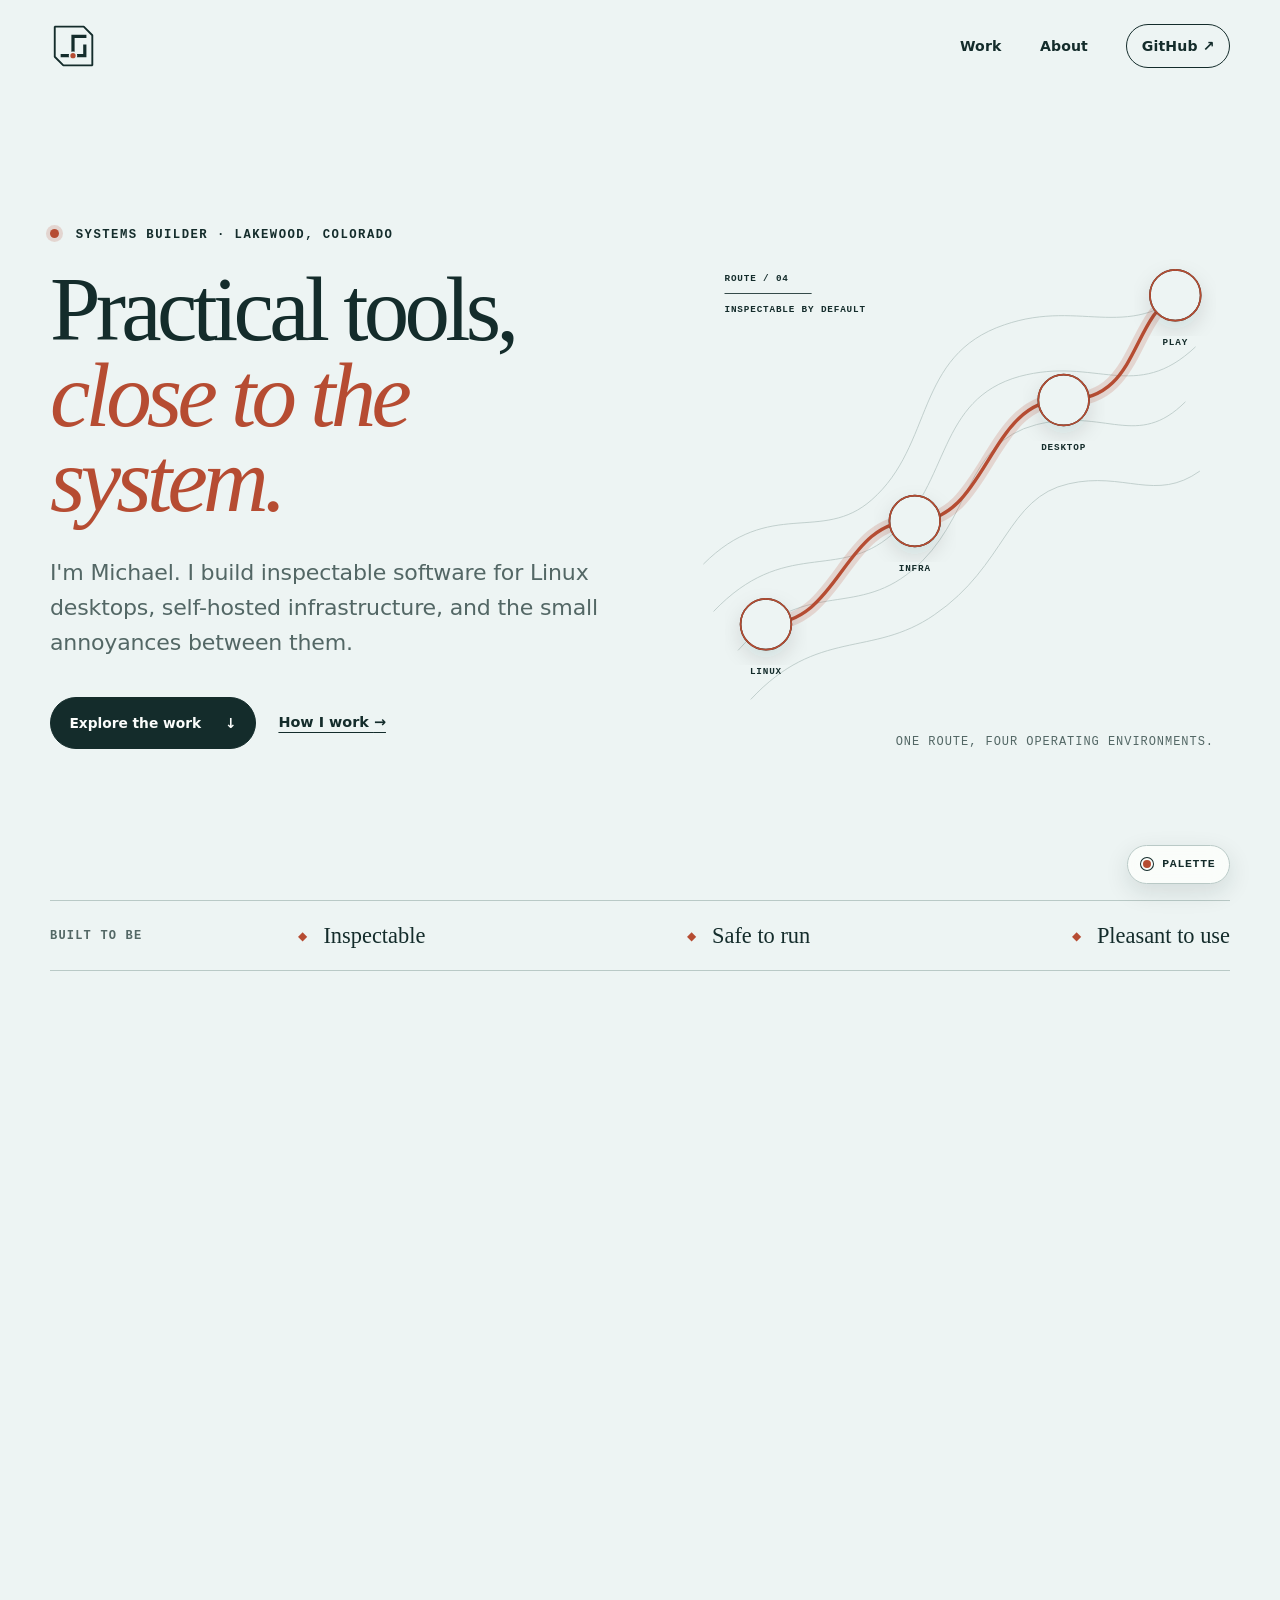
==== index.html @ 08b4f818 "feat(svg): adapt hobby scenes to theme" ====
<!doctype html>
<html lang="en">
<head>
  <meta charset="utf-8">
  <meta name="viewport" content="width=device-width, initial-scale=1">
  <meta name="description" content="Michael Bolens builds inspectable tools for Linux, self-hosting, desktop automation, and gaming.">
  <meta name="theme-color" content="#edf4f3" media="(prefers-color-scheme: light)">
  <meta name="theme-color" content="#102322" media="(prefers-color-scheme: dark)">
  <meta property="og:title" content="Michael Bolens | systems builder">
  <meta property="og:description" content="Practical tools, close to the system.">
  <meta property="og:type" content="website">
  <meta property="og:url" content="https://bolens.github.io/">
  <meta property="og:site_name" content="Michael Bolens">
  <meta property="og:image" content="https://bolens.github.io/assets/social-card.png">
  <meta property="og:image:width" content="1200">
  <meta property="og:image:height" content="630">
  <meta property="og:image:alt" content="Michael Bolens, systems builder. Practical tools, close to the system.">
  <meta name="twitter:card" content="summary_large_image">
  <meta name="twitter:image" content="https://bolens.github.io/assets/social-card.png">
  <title>Michael Bolens | systems builder</title>
  <link rel="canonical" href="https://bolens.github.io/">
  <link rel="icon" href="assets/favicon.svg" type="image/svg+xml">
  <script src="/assets/theme-picker.js"></script>
  <link rel="stylesheet" href="assets/site.css">
  <script type="application/ld+json">{"@context":"https://schema.org","@type":"Person","name":"Michael Bolens","url":"https://bolens.github.io/","sameAs":["https://github.com/bolens"],"knowsAbout":["Linux","TypeScript","Rust","Go","QML","self-hosting","desktop automation"]}</script>
  <script type="speculationrules">{"prefetch":[{"source":"list","urls":["/work/","/about/","/case-studies/uddns/","/case-studies/aur-response-toolkit/","/case-studies/privacy-devices/"],"eagerness":"conservative"}]}</script>
</head>
<body>
  <a class="skip-link" href="#main">Skip to content</a>
  <header class="site-header wrap">
    <a class="wordmark" href="./" aria-label="Michael Bolens, home"><svg class="brand-mark" viewBox="0 0 48 48" aria-hidden="true"><path class="brand-mark-frame" d="M7 6h27l8 8v28H15l-8-8Z"/><path class="brand-mark-route" d="M14 33h10V15h11M24 33h11v-9"/><circle class="brand-mark-node" cx="24" cy="33" r="3.2"/></svg></a>
    <nav aria-label="Primary navigation">
      <a href="#selected-work">Work</a>
      <a href="about/">About</a>
      <a class="nav-cta" rel="me" href="https://github.com/bolens">GitHub <span aria-hidden="true">↗</span></a>
    </nav>
  </header>

  <main id="main" tabindex="-1">
    <section class="hero wrap" aria-labelledby="hero-title">
      <div class="hero-copy" data-reveal>
        <p class="eyebrow"><span class="status-dot" aria-hidden="true"></span> Systems builder · Lakewood, Colorado</p>
        <h1 id="hero-title">Practical tools,<br><em>close to the system.</em></h1>
        <p class="lede">I'm Michael. I build inspectable software for Linux desktops, self-hosted infrastructure, and the small annoyances between them.</p>
        <div class="hero-actions">
          <a class="button" href="#selected-work">Explore the work <span aria-hidden="true">↓</span></a>
          <a class="text-link" href="about/">How I work <span aria-hidden="true">→</span></a>
        </div>
      </div>

      <figure class="signal-map" data-reveal>
        <svg viewBox="0 0 640 620" role="img" aria-labelledby="map-title map-desc">
          <title id="map-title">A signal routed through Michael's areas of work</title>
          <desc id="map-desc">An animated copper line connects Linux, infrastructure, desktop, and gaming nodes over contour lines.</desc>
          <defs>
            <filter id="soft-shadow" x="-30%" y="-30%" width="160%" height="160%">
              <feDropShadow dx="0" dy="10" stdDeviation="12" flood-color="#142c2b" flood-opacity=".12"/>
            </filter>
          </defs>
          <g class="contours" aria-hidden="true">
            <path d="M58 503c77-87 136-37 205-94 73-60 61-151 148-173 81-20 119 30 176-27"/>
            <path d="M29 457c84-88 147-35 211-91 69-61 53-160 151-187 90-24 137 32 208-35"/>
            <path d="M17 401c79-79 140-24 199-76 74-65 50-171 157-207 93-32 150 25 226-50"/>
            <path d="M73 561c79-85 143-49 217-100 85-58 86-139 159-155 65-15 103 22 155-15"/>
          </g>
          <path class="signal-path signal-glow" pathLength="1" d="M91 472C180 471 181 349 267 350S354 205 443 207s78-94 132-124" aria-hidden="true"/>
          <path class="signal-path" pathLength="1" d="M91 472C180 471 181 349 267 350S354 205 443 207s78-94 132-124" aria-hidden="true"/>
          <g class="map-node node-linux" transform="translate(91 472)">
            <circle r="30"/><circle class="pulse" r="30"/>
            <text x="0" y="59" text-anchor="middle">LINUX</text>
          </g>
          <g class="map-node node-infra" transform="translate(267 350)">
            <circle r="30"/><circle class="pulse" r="30"/>
            <text x="0" y="59" text-anchor="middle">INFRA</text>
          </g>
          <g class="map-node node-desktop" transform="translate(443 207)">
            <circle r="30"/><circle class="pulse" r="30"/>
            <text x="0" y="59" text-anchor="middle">DESKTOP</text>
          </g>
          <g class="map-node node-play" transform="translate(575 83)">
            <circle r="30"/><circle class="pulse" r="30"/>
            <text x="0" y="59" text-anchor="middle">PLAY</text>
          </g>
          <g class="map-key" transform="translate(42 66)">
            <text>ROUTE / 04</text>
            <path d="M0 15h103"/>
            <text y="37">INSPECTABLE BY DEFAULT</text>
          </g>
        </svg>
        <figcaption>One route, four operating environments.</figcaption>
      </figure>
    </section>

    <section class="principles wrap" aria-label="Working principles" data-reveal>
      <p>Built to be</p>
      <ul>
        <li>Inspectable</li><li>Safe to run</li><li>Pleasant to use</li>
      </ul>
    </section>

    <section class="work-section wrap" id="selected-work" aria-labelledby="work-heading">
      <div class="section-heading" data-reveal>
        <p class="eyebrow">Selected work</p>
        <h2 id="work-heading">Tools that remove friction.</h2>
        <p>Small, legible systems for problems that deserve a durable answer.</p>
      </div>

      <div class="project-list">
        <article class="project project-featured" data-reveal>
          <a class="project-link" href="case-studies/uddns/" aria-label="Read the uDDNS case study">
            <div class="project-visual visual-ddns" aria-hidden="true">
              <svg viewBox="0 0 720 420">
                <g class="card-grid"><path d="M0 84h720M0 168h720M0 252h720M0 336h720"/><path d="M144 0v420M288 0v420M432 0v420M576 0v420"/></g>
                <g class="ddns-routes">
                  <path id="ddns-route-a" d="M113 210C176 142 230 155 281 190" />
                  <path id="ddns-route-b" d="M590 119C518 103 473 129 439 174" />
                  <path id="ddns-route-c" d="M447 374C443 323 415 296 389 269" />
                </g>
                <g class="ddns-endpoints"><g transform="translate(113 210)"><circle r="20"/><circle class="endpoint-core" r="7"/><text y="40" text-anchor="middle">HOST A</text></g><g transform="translate(590 119)"><circle r="20"/><circle class="endpoint-core" r="7"/><text y="40" text-anchor="middle">HOST B</text></g><g transform="translate(447 374)"><circle r="20"/><circle class="endpoint-core" r="7"/><text y="-34" text-anchor="middle">HOST C</text></g></g>
                <g class="ddns-server"><rect x="281" y="151" width="158" height="118" rx="10"/><path class="server-top" d="M281 180h158"/><circle cx="301" cy="166" r="4"/><circle cx="315" cy="166" r="4"/><path class="server-lines" d="M312 199h96M312 222h65M312 245h81"/><circle class="server-status" cx="411" cy="245" r="5"/></g>
                <g class="ddns-packets">
                  <circle r="9"><animateMotion dur="3.6s" repeatCount="indefinite"><mpath href="#ddns-route-a"/></animateMotion></circle>
                  <circle r="9"><animateMotion dur="3.6s" begin="-1.2s" repeatCount="indefinite"><mpath href="#ddns-route-b"/></animateMotion></circle>
                  <circle r="9"><animateMotion dur="3.6s" begin="-2.4s" repeatCount="indefinite"><mpath href="#ddns-route-c"/></animateMotion></circle>
                </g>
                <text x="360" y="324" text-anchor="middle">CHANGE DETECTED · ROUTE UPDATED</text>
              </svg>
            </div>
            <div class="project-copy">
              <p class="project-meta">TypeScript · CLI · Docker · MCP</p>
              <h3>uDDNS <span aria-hidden="true">→</span></h3>
              <p>A small multi-provider dynamic DNS updater with a CLI, Docker deployment, and MCP interface.</p>
            </div>
          </a>
        </article>

        <article class="project" data-reveal>
          <a class="project-link" href="case-studies/aur-response-toolkit/" aria-label="Read the AUR Response Toolkit case study">
            <div class="project-visual visual-shield" aria-hidden="true">
              <svg viewBox="0 0 560 360">
                <g class="card-grid"><path d="M0 72h560M0 144h560M0 216h560M0 288h560"/><path d="M112 0v360M224 0v360M336 0v360M448 0v360"/></g>
                <path class="shield" d="M280 57 415 104v88c0 76-54 116-135 143-81-27-135-67-135-143v-88Z"/>
                <path class="shield-inset" d="M280 79 393 118v71c0 60-42 94-113 120-71-26-113-60-113-120v-71Z"/>
                <g class="evidence-dots"><circle cx="218" cy="137" r="5"/><circle cx="341" cy="159" r="5"/><circle cx="205" cy="242" r="5"/></g>
                <path class="scan" d="M190 184h180"/>
                <path class="check" pathLength="1" d="m228 189 34 34 77-84"/>
                <text x="280" y="319" text-anchor="middle">DETECT · TRIAGE · RECOVER</text>
              </svg>
            </div>
            <div class="project-copy">
              <p class="project-meta">Rust · Shell · Security</p>
              <h3>AUR Response Toolkit <span aria-hidden="true">→</span></h3>
              <p>Incident-response tooling for detecting, triaging, and recovering from known AUR malware campaigns.</p>
            </div>
          </a>
        </article>

        <article class="project" data-reveal>
          <a class="project-link" href="case-studies/privacy-devices/" aria-label="Read the Privacy Devices case study">
            <div class="project-visual visual-devices" aria-hidden="true">
              <svg viewBox="0 0 560 360">
                <g class="card-grid"><path d="M0 72h560M0 144h560M0 216h560M0 288h560"/><path d="M112 0v360M224 0v360M336 0v360M448 0v360"/></g>
                <rect class="device-panel" x="104" y="68" width="352" height="224" rx="24"/>
                <path class="device-header" d="M104 108h352"/><g class="window-dots"><circle cx="132" cy="88" r="5"/><circle cx="149" cy="88" r="5"/><circle cx="166" cy="88" r="5"/></g>
                <g class="device-icons"><path d="M151 143v12a9 9 0 0 0 18 0v-12m-9 21v9m-8 0h16"/><rect x="151" y="139" width="18" height="21" rx="9"/><path d="M149 202h20l8-7v24l-8-7h-20Z"/><path d="M160 242c-9 0-15 7-15 15 0 11 15 25 15 25s15-14 15-25c0-8-6-15-15-15Zm0 10a5 5 0 1 1 0 10 5 5 0 0 1 0-10Z"/></g>
                <g class="device-labels"><path d="M196 150h88M196 207h112M196 264h72"/></g>
                <g class="toggle-tracks"><rect x="354" y="137" width="58" height="28" rx="14"/><rect x="354" y="194" width="58" height="28" rx="14"/><rect x="354" y="251" width="58" height="28" rx="14"/></g>
                <g class="toggles"><circle cx="369" cy="151" r="10"/><circle cx="369" cy="208" r="10"/><circle cx="369" cy="265" r="10"/></g>
                <text x="280" y="319" text-anchor="middle">VISIBLE · REVERSIBLE · PER DEVICE</text>
              </svg>
            </div>
            <div class="project-copy">
              <p class="project-meta">QML · Python · Quickshell</p>
              <h3>Privacy Devices <span aria-hidden="true">→</span></h3>
              <p>Configurable privacy indicators and controls for microphones, cameras, location, and screen sharing.</p>
            </div>
          </a>
        </article>
      </div>

      <p class="all-work" data-reveal><a class="button button-secondary" href="work/">See the project index <span aria-hidden="true">→</span></a></p>
    </section>

    <section class="toolbox wrap" aria-labelledby="toolbox-heading" data-reveal>
      <div>
        <p class="eyebrow">Working set</p>
        <h2 id="toolbox-heading">Across the stack,<br>where the seams show.</h2>
      </div>
      <dl>
        <div><dt>Systems</dt><dd>Linux · Arch · CachyOS · Hyprland · Omarchy</dd></div>
        <div><dt>Languages</dt><dd>TypeScript · Rust · Go · QML · Shell · Python</dd></div>
        <div><dt>Operations</dt><dd>Docker Compose · Caddy · systemd · GitHub Actions</dd></div>
      </dl>
    </section>

    <section class="hobbies wrap" id="off-the-clock" aria-labelledby="hobbies-heading" data-reveal>
      <div class="hobbies-heading">
        <p class="eyebrow">Off the clock</p>
        <h2 id="hobbies-heading">Following a different kind of route.</h2>
      </div>
      <div class="hobby-route">
        <svg class="hobby-trail" viewBox="0 0 1000 96" aria-hidden="true" preserveAspectRatio="none">
          <path id="hobby-path" d="M52 53 C125 10 224 82 315 48 S470 14 548 48 C650 95 808 2 910 28" pathLength="1" />
        </svg>
        <svg class="hobby-flight-layer" viewBox="0 0 1000 96" aria-hidden="true" preserveAspectRatio="none">
          <defs><path id="hobby-flight-path" d="M52 53 C125 10 224 82 315 48 S430 0 500 5 S535 10 548 24 C650 70 808 2 917.35 28" /></defs>
          <g class="hobby-thrower">
            <g class="thrower-man">
              <circle class="person-skin" cx="25" cy="37" r="4.2" /><path class="man-hair" d="M20.8 37q0-5.2 4.2-5.2t4.2 5.2l-3.2-2-3.2 2Z" /><path class="man-beard" d="m21.8 38.5 3.2 4 3.2-4" />
              <path class="man-glasses" d="M21.2 36h3.2v2.1h-3.2Zm4.4 0h3.2v2.1h-3.2Zm-1.2 1h1.2" /><path class="person-face" d="m25 38 .8 1H25" />
              <path class="person-neck" d="M23.5 41v2h3v-2" /><path class="thrower-body" d="M20 44q5-3 10 0l1.5 14-3.5 2h-6l-3.5-2Z" /><path class="person-clothes" d="M20 48h10m-10.5 9h12M25 45v3" /><path class="throwing-arm" d="M21 46q8-8 15-4l6 5" /><circle class="person-hand throwing-hand" cx="42" cy="47" r="1.5" /><path class="walking-arm" d="M29 46 31 56" /><circle class="person-hand walking-hand" cx="31" cy="56" r="1.4" />
              <path class="thrower-leg thrower-leg-back" d="m23 59-2 8-5 8" /><path class="thrower-leg thrower-leg-front" d="m27 59 3 8 6 7" /><path class="person-shoes" d="M12 75h5m19-1h5" />
            </g>
            <g class="walking-girl">
              <circle class="person-skin" cx="8" cy="42" r="3.8" /><path class="girl-hair" d="M3.7 43q0-7 4.3-7t4.3 7l-2-2v6H6v-6Z" /><path class="person-face" d="m8 43 .7 1H8" /><path class="person-neck" d="M6.8 45v2h2.5v-2" />
              <path class="girl-jacket" d="M3.5 48q4.5-2.5 9 0l1 13-3 2h-5l-3-2Z" /><path class="girl-clothes" d="M4 52h8m-3-4v5m-4 7h6" /><path class="girl-arms" d="m4 50-5 9m13-9 5 8" /><circle class="person-hand" cx="-1" cy="59" r="1.3" /><circle class="person-hand" cx="17" cy="58" r="1.3" /><path class="girl-legs" d="M6 62 4 69 1 75m9-13 2 7 4 6" /><path class="person-shoes" d="M-2 75h4m14 0h4" />
            </g>
            <g class="walking-dog">
              <path class="dog-body" d="M-12 63q5-6 14-5 6 1 9 6l-4 5-6-1-4-3h-6Z" /><path class="dog-head" d="M7 57q2-6 7-5l3 2 5 1-4 3-5 1-3 5-3-1Z" /><circle class="dog-eye" cx="15" cy="54.5" r=".7" /><path class="dog-details" d="m11 53 1-4 3 3M-8 65l-1 5-1 7m7-11 2 5-1 6m8-9 2 4v5m2-13 4 6-1 7M-12 63q-7-2-6-8M18 57l3-1" /><path class="dog-feathering" d="m10 59-2 5 3-2-2 5m-18-1-2 4 3-2m6-1-2 4 3-2m9-3-2 5 3-3m2-16-2-3 4 2M-14 61q-5 0-6-4 1 7 7 8" />
            </g>
          </g>
          <g class="hobby-traveler">
            <g class="traveler-disc"><ellipse class="disc-body" rx="11" ry="3.5" /><path class="disc-rim" d="M-8 0q8 3 16 0" /><circle class="disc-mark" cx="2" cy="-.5" r="1" /></g>
            <g class="traveler-ufo">
              <path class="ufo-beam" d="M-12 5-30 40h60L12 5Z" />
              <path class="ufo-shell" d="M-24 0Q0-13 24 0 0 14-24 0ZM-10-2Q0-18 10-2" />
              <ellipse class="ufo-canopy" cy="-4" rx="6" ry="3" />
              <g class="traveler-ufo-lights"><circle cx="-10" cy="2" r="1.2" /><circle cy="4" r="1.2" /><circle cx="10" cy="2" r="1.2" /></g>
            </g>
            <animateMotion dur="24s" repeatCount="indefinite" rotate="0" keyPoints="0;.31;.31;.52;.52;.755;.755;1;1" keyTimes="0;.20;.24;.32;.40;.49;.69;.91;1" calcMode="linear">
              <mpath href="#hobby-flight-path" />
            </animateMotion>
          </g>
          <g class="route-bigfoot">
            <g class="bigfoot-anatomy">
              <path d="M-4 1q-1-5 2-7l2-3 2 3q4 2 2 7L2 4h-4Z" /><path fill="none" d="M-3-1q3-2 6 0M-1 2h2" />
              <path d="M-5 4q5-3 10 0l3 10-4 3H-4l-4-3Z" /><path class="bigfoot-arms" d="M-5 6 1 12l10 3M5 6l7 7 6 2" />
              <path class="bigfoot-leg bigfoot-leg-left" d="M-3 15-9 20-4 27h5" /><path class="bigfoot-leg bigfoot-leg-right" d="M3 15 7 21 4 28h5" />
            </g>
            <animateTransform attributeName="transform" type="translate" dur="24s" repeatCount="indefinite" calcMode="linear" values="315 54;315 54;315 54;315 12;500 12;500 12;500 21;500 21;675 36;675 36;315 54" keyTimes="0;.12;.20;.24;.30;.32;.35;.38;.50;.54;1" />
          </g>
          <g class="route-bike">
            <g class="route-bike-tires"><circle cx="-14" cy="42" r="8" /><circle cx="14" cy="42" r="8" /></g><path class="route-bike-frame" d="m-14 42 8-14 8 14h-16 28L2 42l6-14H-6m0 0-4-4m18 4 4-8h5" /><path class="route-bike-saddle" d="M-10 28h8" />
            <g class="route-bike-wheel route-bike-wheel-rear"><path d="M-14 36v12m-6-6h12m-10-4 8 8m0-8-8 8" /></g>
            <g class="route-bike-wheel route-bike-wheel-front"><path d="M14 36v12m-6-6h12m-10-4 8 8m0-8-8 8" /></g>
            <animateTransform attributeName="transform" type="translate" dur="24s" repeatCount="indefinite" calcMode="linear" values="500 0;500 0;675 15;675 15;500 0" keyTimes="0;.38;.50;.54;1" />
          </g>
          <path class="route-camp-tree-foreground" d="m325 31-12 20h6l-10 16h9l-7 10h23l-7-10h9l-10-16h6Z" />
          <g class="hobby-cheerers" transform="translate(830 15)">
            <g class="cheerer-man">
              <circle class="person-skin" cx="8" cy="27" r="4" /><path class="man-hair" d="M4 27q0-5 4-5t4 5l-3-2-3 2Z" /><path class="man-beard" d="m5 28.5 3 3.5 3-3.5" /><path class="man-glasses" d="M4.5 26h3v2h-3Zm4 0h3v2h-3Zm-1 1h1" /><path class="person-face" d="m8 28 .7 1H8" /><path class="person-neck" d="M6.5 31v2h3v-2" />
              <path class="cheer-man-body" d="M3 34q5-3 10 0l1 12-3 2H5l-3-2Z" /><path class="person-clothes" d="M3.5 38h9M8 34v4M3 45h11" /><path class="cheer-arm cheer-arm-left" d="M4 36-1 29" /><path class="cheer-arm cheer-arm-right" d="m12 36 6-8" /><circle class="person-hand cheer-hand cheer-hand-left" cx="-1" cy="29" r="1.4" /><circle class="person-hand cheer-hand cheer-hand-right" cx="18" cy="28" r="1.4" /><path class="cheer-legs" d="M6 47 4 53 1 59m9-12 2 6 4 6" /><path class="person-shoes" d="M-2 59h4m14 0h4" />
            </g>
            <g class="cheerer-girl">
              <circle class="person-skin" cx="28" cy="30" r="3.8" /><path class="girl-hair" d="M23.7 31q0-7 4.3-7t4.3 7l-2-2v6h-4.5v-6Z" /><path class="person-face" d="m28 31 .7 1H28" /><path class="person-neck" d="M26.7 33v2h2.6v-2" /><path class="girl-jacket" d="M23.5 36q4.5-2.5 9 0l1 11-3 2h-5l-3-2Z" /><path class="girl-clothes" d="M24 40h8m-4-4v5m-4 5h9" /><path class="cheer-arm cheer-arm-left" d="m24 38-6-7" /><path class="cheer-arm cheer-arm-right" d="m32 38 6-8" /><circle class="person-hand cheer-hand cheer-hand-left" cx="18" cy="31" r="1.3" /><circle class="person-hand cheer-hand cheer-hand-right" cx="38" cy="30" r="1.3" /><path class="cheer-legs" d="M26 48 24 54 21 59m9-11 2 6 4 5" /><path class="person-shoes" d="M18 59h4m14 0h4" />
            </g>
            <g class="cheerer-dog"><path class="dog-body" d="M40 50q5-6 14-5 6 1 9 6l-4 5-6-1-4-3h-6Z" /><path class="dog-head" d="M59 44q2-6 7-5l3 2 5 1-4 3-5 1-3 5-3-1Z" /><circle class="dog-eye" cx="67" cy="41.5" r=".7" /><path class="dog-details" d="m63 40 1-4 3 3m-22 13-1 5-1 7m7-11 2 5-1 6m8-9 2 4v5m2-13 4 6-1 7M40 50q-7-2-6-8m28 3 3-1" /><path class="dog-feathering" d="m62 46-2 5 3-2-2 5m-18-1-2 4 3-2m6-1-2 4 3-2m9-3-2 5 3-3m2-16-2-3 4 2M38 48q-5 0-6-4 1 7 7 8" /></g>
          </g>
          <ellipse class="hobby-landed-disc" cx="917.35" cy="28" rx="11" ry="3.5" />
        </svg>
        <ul aria-label="Favorite off-hours activities">
          <li class="hobby-hiking">
            <svg viewBox="0 0 48 48" aria-hidden="true">
              <circle class="hike-night-sky" cx="24" cy="24" r="22" />
              <circle class="scene-day-only hike-day-sun" cx="37" cy="11" r="5" />
              <path class="hike-aurora aurora-one" d="M5 17q8-8 16 0t17-1" /><path class="hike-aurora aurora-two" d="M8 21q7-6 14 0t17-2" />
              <circle class="hike-moon" cx="37" cy="11" r="5" /><path class="moon-crater" d="M34 9h1m4 3h1" />
              <path class="hike-stars" d="M10 10v3m-1.5-1.5h3M24 8v2m-1-1h2M30 15v2m-1-1h2" />
              <path class="hike-mountains" d="M4 40 16 22l8 12 7-13 13 19M9 40l7-10 6 10m2 0 7-11 8 11" />
              <path class="hike-snow" d="m12 28 4-6 4 6-2 2-2-2-2 2Zm15 0 4-7 5 8-3-2-2 3-2-3Z" />
              <path class="hike-pines" d="M8 40v-8m-4 5 4-8 4 8m29 3v-8m-4 5 4-8 4 8" />
              <path class="hike-trail-detail" d="M24 43q-5-4 2-7t1-5" />
            </svg>
            <span>Hiking</span>
          </li>
          <li class="hobby-camping">
            <svg viewBox="0 0 48 48" aria-hidden="true">
              <circle class="camp-night-sky" cx="24" cy="24" r="22" />
              <circle class="scene-day-only camp-day-sun" cx="10" cy="10" r="4" />
              <path class="camp-moon" d="M9 7a5 5 0 1 0 4 8 4.5 4.5 0 0 1-4-8Z" />
              <path class="camp-sky-stars" d="M20 8v3m-1.5-1.5h3M30 5v2m-1-1h2M5 21v2m-1-1h2" />
              <path class="camp-ground" d="M2 42q9-3 18 0t26-1" />
              <path class="camp-tent" d="M4 40 16 20l14 20M9 40l7-12 8 12M4 40h27" />
              <path class="camp-details" d="M16 20v20m-7 0-3 4m24-4 3 4M12 40l4-12 5 12M1 43l8-2m-6-3 4 6" />
              <path class="camp-tree" d="m38 8-7 13h4l-7 11h7l-5 7h7v3h3v-3h7l-5-7h6l-7-11h4Z" />
              <path class="camp-star" d="m27 9 1 2.6 2.6 1-2.6 1-1 2.6-1-2.6-2.6-1 2.6-1Z" />
              <path class="camp-lantern" d="M38 26v5m-3 0h6l-1 7h-4Zm1-2h4" />
              <path class="camp-fire" d="M26 42q-2-3 1-6 4 3 1 6m-5 2 8-4m-7 0 7 4" />
            </svg>
            <span>Camping</span>
          </li>
          <li class="hobby-cycling">
            <svg viewBox="0 0 48 48" aria-hidden="true">
              <circle class="cycle-sky" cx="24" cy="24" r="22" />
              <circle class="cycle-sun" cx="39" cy="9" r="4" />
              <path class="scene-night-only cycle-stars" d="M7 8v2m-1-1h2m15-3v3m-1.5-1.5h3m9 7v2m-1-1h2" />
              <path class="cycle-cloud" d="M4 12q3-4 6 0 3-3 6 1H3" />
              <path class="cycle-hills" d="M1 29q8-11 17 0 9-14 21 0m-38 14q12-6 23-1t23-2" />
              <path class="cycle-pines" d="M5 27v-8m-3 6 3-9 4 9m35 3v-7m-3 5 3-8 3 8" />
              <g class="bike-tires"><circle cx="12" cy="34" r="8" /><circle cx="37" cy="34" r="8" /></g>
              <path class="bike-frame" d="M12 34 20 21l5 13H12Zm8-13h11l6 13M25 34l6-13M17 18h7M31 21l3-7h5" />
              <path class="bike-details" d="M21 25h5l-1 6h-5ZM34 14h5M25 34a4 4 0 1 0 0 .1M3 21h6M1 25h6" />
              <g class="bike-wheel bike-wheel-rear"><path d="M12 28v12M6 34h12M8 30l8 8M16 30l-8 8" /></g>
              <g class="bike-wheel bike-wheel-front"><path d="M37 28v12M31 34h12M33 30l8 8M41 30l-8 8" /></g>
              <g class="bike-crank"><circle cx="25" cy="34" r="2" /><path d="m25 34 4-3m-4 3-4 3" /></g>
            </svg>
            <span>Cycling</span>
          </li>
          <li class="hobby-craft-beer">
            <svg viewBox="0 0 48 48" aria-hidden="true">
              <defs><clipPath id="pint-interior" clipPathUnits="userSpaceOnUse"><path d="M11 8h26l-3.6 33H14.6Z" /></clipPath></defs>
              <g class="beer-disc-handoff"><ellipse cx="23" cy="3" rx="7" ry="2.3" /><path d="M18 3h10" /></g>
              <g class="beer-tap"><path class="tap-body" d="M12 0h22v6h-8v5h-5V4h-9Z" /><ellipse class="tap-badge" cx="23" cy="3" rx="4.5" ry="2" /><path class="tap-badge-mark" d="m21 3 2-1 2 1-2 1Z" /><path class="tap-hardware" d="M20 6h7m-4 5h4m-1-2v4" /><path class="tap-stream" d="M23.5 11v7" /></g>
              <g clip-path="url(#pint-interior)"><g class="beer-liquid"><rect x="11" y="8" width="26" height="33" /><path class="beer-fill-foam" d="M11 9q3-3 6 0t6 0 6 0 6 0v5H11Z" /></g></g>
              <path class="pint-outline" d="M9 6h30l-4 37H13ZM11 16h26" />
              <path class="beer-foam" d="M10 13c2-5 5-2 7-3s4-4 7 0c3-3 6-2 7 1 3-1 5 1 6 3" />
              <g class="beer-bubbles"><circle class="beer-bubble bubble-one" cx="19" cy="28" r="1.6" /><circle class="beer-bubble bubble-two" cx="29" cy="33" r="1.3" /><circle class="beer-bubble bubble-three" cx="25" cy="24" r="1" /></g>
              <path class="beer-details" d="M10 45h28" />
            </svg>
            <span>Craft beer</span>
          </li>
          <li class="hobby-disc-golf">
            <svg viewBox="0 0 48 48" aria-hidden="true">
              <circle class="disc-sky" cx="24" cy="24" r="22" />
              <circle class="disc-sun" cx="9" cy="10" r="4" />
              <path class="scene-night-only disc-stars" d="M7 18v2m-1-1h2m25-11v3m-1.5-1.5h3m7 9v2m-1-1h2" />
              <path class="disc-cloud" d="M16 9q3-4 6 0 3-3 6 1H15" />
              <path class="disc-course" d="M2 43q10-5 20 0t24-2M6 39v-9m-4 7 4-10 4 10m6 3v-7m-3 5 3-8 3 8" />
              <path class="disc-flight-arc" d="M5 23q9-9 18-4" />
              <path class="disc-pin" d="M31 11v32M31 13h10l-3 5h-7M24 43h14" />
              <ellipse class="basket-caught-disc" cx="31" cy="23" rx="7" ry="2" />
              <ellipse class="disc-basket-rim" cx="31" cy="23" rx="8" ry="2" /><path class="disc-basket" d="m24 23 2 8h10l2-8M26 23v7m3-7v8m4-8v8m3-8v7M27 31h8" />
              <path class="disc-details" d="m34 14 4 2M20 43l-4-3m4 3-5 1m25-1 4-3m-4 3 5 1" />
            </svg>
            <span>Disc golf</span>
          </li>
        </ul>
      </div>
    </section>
  </main>

  <footer class="site-footer wrap">
    <p>Michael Bolens</p>
    <a href="#main">Back to top <span aria-hidden="true">↑</span></a>
  </footer>
</body>
</html>
---- assets/site.css ----
:root {
  --paper: #edf4f3; --snow: #fbfdfb; --ink: #142c2b; --muted: #536765;
  --copper: #b64c32; --lichen: #8aa37b; --line: #b9c9c6;
  --serif: Charter, 'Bitstream Charter', 'Iowan Old Style', 'Palatino Linotype', Georgia, serif;
  --sans: 'Avenir Next', Avenir, 'Segoe UI Variable', 'Segoe UI', ui-sans-serif, system-ui, -apple-system, sans-serif;
  --mono: 'IBM Plex Mono', 'SFMono-Regular', Consolas, 'Liberation Mono', ui-monospace, monospace;
  --wrap: min(1180px, calc(100vw - 40px));
  --scene-sky:#d9eef4;--scene-sky-edge:#77a8b8;--scene-celestial:#e4b95f;
}
:root[data-palette="desert"] { --paper:#f3ead8;--snow:#fffaf0;--ink:#302820;--muted:#6d5e4e;--copper:#b4492f;--lichen:#708154;--line:#cdbda5; }
:root[data-palette="glacier"] { --paper:#eaf1f4;--snow:#f9fcfd;--ink:#152e3d;--muted:#526c79;--copper:#28769c;--lichen:#5f887d;--line:#b6cbd3; }
:root[data-palette="signal"] { --paper:#f0edf5;--snow:#fcfaff;--ink:#2b233b;--muted:#685e78;--copper:#7550a4;--lichen:#3f8172;--line:#c9bfd6; }
* { box-sizing: border-box; }
html { scroll-behavior: smooth; background: var(--paper); }
body { margin: 0; color: var(--ink); background: var(--paper); font: 400 clamp(1rem,.97rem + .12vw,1.06rem)/1.62 var(--sans); font-kerning: normal; font-optical-sizing: auto; font-variant-ligatures: common-ligatures contextual; text-rendering: optimizeLegibility; }
main:focus { outline: 0; }
a { color: inherit; text-decoration-thickness: .08em; text-underline-offset: .18em; }
svg { display: block; max-width: 100%; }
.palette-picker { position: fixed; z-index: 30; right: max(1rem,calc((100vw - 1180px)/2)); bottom: 1rem; color: var(--ink); font: 700 .72rem/1.3 var(--mono); letter-spacing: .06em; text-transform: uppercase; }
.palette-picker summary { display: flex; align-items: center; gap: .55rem; padding: .7rem .85rem; border: 1px solid var(--line); border-radius: 999px; background: color-mix(in srgb,var(--snow) 92%,transparent); box-shadow: 0 8px 24px color-mix(in srgb,var(--ink) 12%,transparent); cursor: pointer; list-style: none; backdrop-filter: blur(10px); }
.palette-picker summary::-webkit-details-marker { display: none; }.palette-picker summary:focus-visible { outline: 3px solid var(--copper); outline-offset: 3px; }
.palette-current { width: .75rem; aspect-ratio: 1; border: 2px solid var(--snow); border-radius: 50%; background: var(--copper); box-shadow: 0 0 0 1px var(--ink); }
.palette-picker fieldset { position: absolute; right: 0; bottom: calc(100% + .6rem); width: max-content; min-width: 12.5rem; margin: 0; padding: .55rem; border: 1px solid var(--line); border-radius: 4px; background: var(--snow); box-shadow: 0 18px 45px color-mix(in srgb,var(--ink) 16%,transparent); }
.palette-picker .theme-options { right: calc(100% + .6rem); min-width: 8rem; }
.palette-picker legend { position: absolute; width: 1px; height: 1px; overflow: hidden; clip-path: inset(50%); white-space: nowrap; }
.palette-picker label { display: grid; grid-template-columns: auto 2.6rem 1fr; align-items: center; gap: .65rem; padding: .65rem .55rem; border-radius: 2px; cursor: pointer; }.palette-picker label:hover { background: var(--paper); }.palette-picker input { margin: 0; accent-color: var(--copper); }
.palette-swatches { display: flex; overflow: hidden; height: 1rem; border: 1px solid color-mix(in srgb,var(--ink) 25%,transparent); border-radius: 999px; }.palette-swatches i { flex: 1; background: var(--option-paper); }.palette-swatches i:nth-child(2) { background: var(--option-ink); }.palette-swatches i:nth-child(3) { background: var(--option-accent); }
[data-palette-option="alpine"] { --option-paper:#edf4f3;--option-ink:#142c2b;--option-accent:#b64c32; }[data-palette-option="desert"] { --option-paper:#f3ead8;--option-ink:#302820;--option-accent:#b4492f; }[data-palette-option="glacier"] { --option-paper:#eaf1f4;--option-ink:#152e3d;--option-accent:#28769c; }[data-palette-option="signal"] { --option-paper:#f0edf5;--option-ink:#2b233b;--option-accent:#7550a4; }
.wrap { width: var(--wrap); margin-inline: auto; }
.skip-link { position: fixed; z-index: 20; top: 8px; left: 8px; padding: .7rem 1rem; background: var(--ink); color: var(--snow); transform: translateY(-150%); }
.skip-link:focus { transform: none; }
:focus-visible { outline: 3px solid var(--copper); outline-offset: 4px; }
.site-header { min-height: 92px; display: flex; justify-content: space-between; align-items: center; }
.wordmark { display: block; width: 46px; color: var(--ink); text-decoration: none; }
.wordmark { view-transition-name: site-mark; }
.brand-mark { width: 100%; overflow: visible; scale: 1.12; }
.brand-mark-frame { fill: none; stroke: currentColor; stroke-width: 1.75; stroke-linejoin: bevel; }
.brand-mark-route { fill: none; stroke: currentColor; stroke-width: 3; stroke-linecap: square; stroke-linejoin: miter; }
.brand-mark-node { fill: var(--copper); stroke: var(--paper); stroke-width: 1.5; }
.wordmark .brand-mark-route, .wordmark .brand-mark-node { transition: stroke .2s, fill .2s, translate .2s; }
.wordmark:hover .brand-mark-route { stroke: var(--copper); translate: 2px 0; }
.wordmark:hover .brand-mark-node { fill: var(--ink); }
nav { display: flex; align-items: center; gap: clamp(1.2rem, 3vw, 2.4rem); }
.site-header nav { view-transition-name: site-nav; }
nav a { text-decoration: none; font-size: .88rem; font-weight: 700; letter-spacing: .01em; }
nav a:not(.nav-cta) { padding-block: .6rem; background: linear-gradient(var(--copper),var(--copper)) 0 100%/0 2px no-repeat; transition: background-size .25s ease; }
nav a:not(.nav-cta):hover, nav a[aria-current="page"] { background-size: 100% 2px; }
.nav-cta { border: 1px solid var(--ink); border-radius: 999px; padding: .58rem .9rem; transition: color .2s, background .2s; }
.nav-cta:hover { background: var(--ink); color: var(--snow); }
.hero { min-height: calc(100svh - 92px); display: grid; grid-template-columns: 1.03fr .97fr; align-items: center; gap: clamp(1rem, 5vw, 5rem); padding-block: clamp(2rem, 5vw, 5rem) 5rem; }
.eyebrow { margin: 0 0 1.4rem; font: 700 clamp(.7rem,.67rem + .12vw,.77rem)/1.45 var(--mono); letter-spacing: .12em; text-transform: uppercase; }
.status-dot { display: inline-block; width: .56rem; aspect-ratio: 1; margin-right: .5rem; border-radius: 50%; background: var(--copper); box-shadow: 0 0 0 4px color-mix(in srgb, var(--copper) 18%, transparent); }
h1,h2,h3 { text-wrap: balance; }
p,dd,small { text-wrap: pretty; }
h1 { margin: 0; font: 400 clamp(3.5rem,7.1vw,6.9rem)/.94 var(--serif); letter-spacing: -.052em; }
h1 em, h2 em { color: var(--copper); font-weight: 400; }
.lede { max-width: 39rem; margin: 2rem 0 0; color: var(--muted); font-size: clamp(1.1rem,1.35vw + .72rem,1.38rem); line-height: 1.58; letter-spacing: -.008em; }
.hero-actions { display: flex; flex-wrap: wrap; align-items: center; gap: 1.4rem; margin-top: 2.3rem; }
.button { display: inline-flex; align-items: center; gap: 1.5rem; border: 1px solid var(--ink); border-radius: 999px; padding: .85rem 1.15rem; background: var(--ink); color: var(--snow); text-decoration: none; font-size: .86rem; font-weight: 700; transition: transform .2s, background .2s, color .2s; }
.button:hover { transform: translateY(-2px); background: var(--copper); border-color: var(--copper); }
.text-link { padding: .6rem 0; font-size: .9rem; font-weight: 700; text-underline-offset: .3rem; }
.signal-map { margin: 0; align-self: stretch; display: flex; flex-direction: column; justify-content: center; }
.signal-map svg { width: min(100%, 610px); margin-inline: auto; overflow: visible; }
.signal-map figcaption { margin: -1rem 1rem 0 auto; color: var(--muted); font: .75rem/1.4 var(--mono); text-transform: uppercase; letter-spacing: .08em; }
.contours path { fill: none; stroke: var(--line); stroke-width: 1; }
.signal-path { fill: none; stroke: var(--copper); stroke-width: 4; stroke-linecap: round; stroke-dasharray: 1; stroke-dashoffset: 1; animation: route 2.2s .35s cubic-bezier(.65,0,.25,1) forwards; }
.signal-glow { stroke: color-mix(in srgb, var(--copper) 18%, transparent); stroke-width: 16; }
.map-node circle:first-child { fill: var(--paper); stroke: var(--ink); stroke-width: 2; filter: url(#soft-shadow); }
.map-node .pulse { fill: none; stroke: var(--copper); stroke-width: 2; transform-box: fill-box; transform-origin: center; animation: pulse 3s ease-out infinite; }
.map-node text, .map-key text { fill: var(--ink); font: 700 11px var(--mono); letter-spacing: 1px; }
.map-key path { stroke: var(--ink); stroke-width: 1; }
.node-infra .pulse { animation-delay: .45s; }.node-desktop .pulse { animation-delay: .9s;}.node-play .pulse { animation-delay: 1.35s;}
@keyframes route { to { stroke-dashoffset: 0; }}
@keyframes pulse { 0%,35% { opacity: .8; transform: scale(.65); } 75%,100% { opacity: 0; transform: scale(1.65); }}
.principles { display: grid; grid-template-columns: .8fr 3fr; align-items: center; padding: 1.35rem 0; border-block: 1px solid var(--line); }
.principles p { margin: 0; color: var(--muted); font: 700 .75rem var(--mono); text-transform: uppercase; letter-spacing: .1em; }
.principles ul { display: flex; justify-content: space-between; gap: 1.5rem; margin: 0; padding: 0; list-style: none; font: 400 clamp(1.05rem, 2vw, 1.4rem) var(--serif); }
.principles li::before { content: '◆'; margin-right: 1rem; color: var(--copper); font-size: .52em; vertical-align: .22em; }
.work-section { padding-block: clamp(6rem, 12vw, 11rem); }
.section-heading { display: grid; grid-template-columns: .7fr 2fr 1.1fr; gap: 2rem; align-items: end; margin-bottom: 4rem; }
.section-heading .eyebrow { align-self: start; }
.section-heading h2, .toolbox h2, .about-grid h2, .availability h2 { margin: 0; font: 400 clamp(2.3rem,5vw,4.7rem)/1.01 var(--serif); letter-spacing: -.04em; }
.section-heading > p:last-child { margin: 0; color: var(--muted); }
.project-list { display: grid; grid-template-columns: repeat(2, 1fr); gap: 1.2rem; }
.project { min-width: 0; }
.project-featured { grid-column: 1 / -1; }
.project-link { height: 100%; display: grid; grid-template-rows: auto 1fr; overflow: clip; border: 1px solid var(--line); border-radius: 3px; background: var(--snow); text-decoration: none; transition: transform .28s ease, box-shadow .28s ease; }
.project-link:hover { transform: translateY(-5px); box-shadow: 0 20px 45px rgba(20,44,43,.11); }
.project-visual { background: #dbe8e5; overflow: hidden; }
.project-featured .project-visual { aspect-ratio: 2.45 / 1; }
.project:not(.project-featured) .project-visual { aspect-ratio: 1.55 / 1; }
.project-visual svg { width: 100%; height: 100%; }
.project-visual text { fill: var(--muted); font: 700 11px var(--mono); letter-spacing: 1.4px; }
.card-grid { fill: none; stroke: color-mix(in srgb,var(--ink) 12%,transparent); stroke-width: 1; }
.visual-ddns .ddns-routes path { fill: none; stroke: #789b9a; stroke-width: 2.5; stroke-dasharray: 6 9; }
.visual-ddns .ddns-endpoints > g > circle:first-child { fill: var(--paper); stroke: var(--ink); stroke-width: 4; }
.visual-ddns .endpoint-core { fill: var(--lichen); stroke: var(--paper); stroke-width: 2; transform-box: fill-box; transform-origin: center; animation: endpoint-pulse 2.4s ease-in-out infinite; }
.visual-ddns .ddns-endpoints > g:nth-child(2) .endpoint-core { animation-delay: -.8s; }.visual-ddns .ddns-endpoints > g:nth-child(3) .endpoint-core { animation-delay: -1.6s; }
.visual-ddns .ddns-packets circle { fill: #ef795c; stroke: #f7d7a2; stroke-width: 3; }
.ddns-server rect { fill: var(--ink); stroke: #789b9a; stroke-width: 2; }.ddns-server .server-top { stroke: #789b9a; stroke-width: 2; }.ddns-server > circle:not(.server-status) { fill: #ef795c; }.ddns-server > circle:nth-of-type(2) { fill: #f1c46c; }.ddns-server .server-lines { fill: none; stroke: var(--paper); stroke-width: 7; stroke-linecap: round; }.ddns-server .server-status { fill: #79c99e; animation: status-blink 1.8s ease-in-out infinite; }
@keyframes endpoint-pulse { 50% { fill: #ef795c; scale: 1.35; } }
@keyframes status-blink { 50% { opacity: .35; } }
.visual-shield .shield { fill: var(--ink); }.visual-shield .shield-inset { fill: none; stroke: #789b9a; stroke-width: 2; stroke-dasharray: 5 7; }.visual-shield .scan { stroke: #ef795c; stroke-width: 5; stroke-linecap: round; filter: drop-shadow(0 0 5px rgba(239,121,92,.45)); animation: scan 2.8s ease-in-out infinite; }.visual-shield .check { fill: none; stroke: var(--paper); stroke-width: 12; stroke-linecap: round; stroke-linejoin: round; stroke-dasharray: 1; stroke-dashoffset: 1; animation: check-draw 2.8s ease-out infinite; }.evidence-dots circle { fill: #f1c46c; stroke: var(--ink); stroke-width: 3; transform-box: fill-box; transform-origin: center; animation: evidence-read 2.8s ease-in-out infinite; }.evidence-dots circle:nth-child(2) { animation-delay: -.9s; }.evidence-dots circle:nth-child(3) { animation-delay: -1.8s; }
@keyframes scan { 0%,100% { translate: 0 -35px; opacity: .45; } 50% { translate: 0 45px; opacity: 1; }}
@keyframes check-draw { 0%,48% { stroke-dashoffset: 1; } 72%,100% { stroke-dashoffset: 0; } }
@keyframes evidence-read { 50% { fill: #ef795c; scale: 1.35; } }
.visual-devices .device-panel { fill: var(--ink); stroke: #789b9a; stroke-width: 2; }.device-header { stroke: #789b9a; stroke-width: 2; }.window-dots circle { fill: #ef795c; }.window-dots circle:nth-child(2) { fill: #f1c46c; }.window-dots circle:nth-child(3) { fill: #79c99e; }.device-icons { fill: none; stroke: #a8c49a; stroke-width: 3; stroke-linecap: round; stroke-linejoin: round; }.device-labels path { stroke: var(--paper); stroke-width: 5; stroke-linecap: round; opacity: .75; }.toggle-tracks rect { fill: #35504d; }.toggles circle { fill: #ef795c; transform-box: fill-box; transform-origin: center; animation: toggle 3.6s steps(1,end) infinite; }.toggles circle:nth-child(2){animation-delay:-1.2s}.toggles circle:nth-child(3){animation-delay:-2.4s}
@keyframes toggle { 50% { fill: #79c99e; translate: 28px 0; }}
.project-copy { padding: clamp(1.4rem, 3vw, 2.4rem); }
.project-meta { margin: 0 0 1rem; color: var(--muted); font: 700 .75rem/1.4 var(--mono); letter-spacing: .08em; text-transform: uppercase; }
.project h3 { display: flex; justify-content: space-between; gap: 1rem; margin: 0; font: 400 clamp(1.8rem,3.6vw,3.1rem)/1.08 var(--serif); letter-spacing: -.032em; }
.project-copy > p:last-child { max-width: 62ch; margin: 1rem 0 0; color: var(--muted); line-height: 1.62; }
.all-work { margin: 2.2rem 0 0; text-align: center; }.button-secondary { background: transparent; color: var(--ink); }.button-secondary:hover { color: var(--snow); }
.toolbox { display: grid; grid-template-columns: 1fr 1.25fr; gap: clamp(3rem, 8vw, 8rem); padding-block: clamp(5rem, 10vw, 9rem); border-top: 1px solid var(--line); }
.toolbox dl { margin: 0; }.toolbox dl div { padding: 1.45rem 0; border-bottom: 1px solid var(--line); }.toolbox dt { margin-bottom: .55rem; font: 700 .75rem/1.4 var(--mono); text-transform: uppercase; letter-spacing: .11em; }.toolbox dd { max-width: 58ch; margin: 0; color: var(--muted); font-size: 1.08rem; line-height: 1.62; }
.hobbies { display: grid; grid-template-columns: minmax(13rem,.8fr) 2fr; align-items: center; gap: clamp(2rem,6vw,6rem); padding-block: clamp(3rem,6vw,4.5rem); border-top: 1px solid var(--line); }
.hobbies-heading h2 { max-width: 22rem; margin: 0; font: 400 clamp(1.7rem,2.8vw,2.65rem)/1.03 var(--serif); letter-spacing: -.04em; }
.hobby-route { position: relative; min-width: 0; isolation: isolate; }
.hobby-trail,.hobby-flight-layer { position: absolute; inset: 5px 0 auto; width: 100%; height: 96px; overflow: visible; pointer-events: none; }.hobby-trail { z-index: -1; }.hobby-flight-layer { z-index: 2; }
.hobby-trail path { fill: none; stroke: var(--line); stroke-width: 1.5; stroke-dasharray: .018 .014; vector-effect: non-scaling-stroke; }
.hobby-traveler,.hobby-landed-disc { fill: var(--copper); stroke: var(--paper); stroke-width: 2.5; vector-effect: non-scaling-stroke; }.traveler-disc .disc-body { fill:#ef795c;stroke:#f1c46c; }.traveler-disc .disc-rim { fill:none;stroke:#7f3028;stroke-width:1.3; }.traveler-disc .disc-mark { fill:#f4e7b2;stroke:none; }.hobby-landed-disc { display: none; }
.hobby-thrower { fill: var(--paper); stroke: var(--ink); stroke-width: 2; stroke-linecap: round; stroke-linejoin: round; vector-effect: non-scaling-stroke; transform-box: view-box; transform-origin: 25px 60px; animation: thrower-exit 24s linear infinite; }.hobby-thrower path { fill: none; }.thrower-body { transform-box: view-box; transform-origin: 25px 47px; animation: drive-lean 24s ease-out infinite; }.throwing-arm { transform-box: view-box; transform-origin: 25px 47px; animation: disc-throw 24s cubic-bezier(.2,.8,.3,1) infinite,throw-arm-visibility 24s linear infinite; }.walking-arm { opacity:0;animation:walk-arm-visibility 24s linear infinite; }.thrower-leg { transform-box: view-box; transform-origin: 25px 60px; }.thrower-leg-front { animation: walk-front 24s ease-in-out infinite; }.thrower-leg-back { animation: walk-back 24s ease-in-out infinite; }
.person-neck,.person-face,.person-clothes,.girl-clothes,.person-shoes { fill:none;stroke-linecap:round;stroke-linejoin:round; }.person-neck,.person-face,.person-hand { stroke:#9b674d; }.person-hand { fill:#d5a17d;stroke-width:.8; }.person-clothes { stroke:#86b2bd;stroke-width:1; }.girl-clothes { stroke:#a8c49a;stroke-width:1; }.person-shoes { stroke:#293b48;stroke-width:2.2; }
.hobby-thrower .person-skin { fill: #d5a17d; stroke: #9b674d; }.hobby-thrower .man-hair { fill: #d99068; stroke: #d99068; }.hobby-thrower .man-beard { stroke: #8b553d; stroke-width: 1.3; }.hobby-thrower .man-glasses { fill: #111; stroke: #111; stroke-width: .8; }.hobby-thrower .thrower-body { fill: #527f91; stroke: #86b2bd; }.hobby-thrower .throwing-arm,.hobby-thrower .walking-arm { stroke:#d5a17d; }.throwing-hand { transform-box:view-box;transform-origin:25px 47px;animation:disc-throw 24s cubic-bezier(.2,.8,.3,1) infinite,throw-arm-visibility 24s linear infinite; }.walking-hand { opacity:0;animation:walk-arm-visibility 24s linear infinite; }.hobby-thrower .thrower-leg { stroke: #293b48; stroke-width: 2.8; }.walking-girl { opacity: 0; animation: companion-join 24s ease-in-out infinite; }.hobby-thrower .girl-hair { fill: #4a2d25; stroke: #4a2d25; }.hobby-thrower .girl-jacket { fill: #78996d; stroke: #a8c49a; }.hobby-thrower .girl-arms { stroke: #d5a17d; }.hobby-thrower .girl-legs { stroke: #343845; stroke-width: 2.6; }.walking-dog { opacity: 0; animation: dog-join 24s ease-in-out infinite; }.hobby-thrower .dog-body { fill: #f5f2e9; stroke: #f5f2e9; }.hobby-thrower .dog-head { fill: #141919; stroke: #141919; }.hobby-thrower .dog-eye { fill:#f5f2e9;stroke:none; }.hobby-thrower .dog-details,.hobby-thrower .dog-feathering { fill:none;stroke:#f5f2e9;stroke-width:1.25; }
.traveler-disc { transform-box:fill-box;transform-origin:center;animation:traveler-disc-form 24s linear infinite; }.traveler-ufo { opacity: 0; animation: traveler-ufo-form 24s linear infinite; }.traveler-ufo .ufo-shell { fill:#38565d;stroke:#ef795c;stroke-width:2.5;transform-box:fill-box;transform-origin:center;scale:.58; }.traveler-ufo .ufo-canopy { fill:#62d6b3;stroke:#a989d9;stroke-width:1.2; }.traveler-ufo-lights { fill:#f1c46c;stroke:none;animation:traveler-ufo-lights 1.8s steps(3,end) infinite; }.traveler-ufo .ufo-beam { fill: color-mix(in srgb,var(--copper) 45%,transparent); stroke: var(--copper); stroke-width: 2.5; opacity: 0; transform-box: fill-box; transform-origin: center top; animation: ufo-beam-cycle 24s linear infinite; }
.route-bigfoot { fill: #6f4b35; stroke: #d9b18c; stroke-width: 1.8; opacity: 0; scale:1; transform-box:view-box; transform-origin:center; vector-effect: non-scaling-stroke; animation: route-bigfoot-visibility 24s linear infinite,route-rider-depth 24s linear infinite; }
.bigfoot-anatomy { transform-box: fill-box; transform-origin: center bottom; animation: bigfoot-ride-posture 24s ease-in-out infinite; }.bigfoot-leg { transform-box: view-box; transform-origin: 0 13px; }.bigfoot-leg-left { animation: bigfoot-pedal-left 24s ease-in-out infinite; }.bigfoot-leg-right { animation: bigfoot-pedal-right 24s ease-in-out infinite; }.bigfoot-arms { animation: bigfoot-grip 24s ease-in-out infinite; transform-box: view-box; transform-origin: 0 7px; }
.route-bike { fill: none; stroke: var(--copper); stroke-width: 2; stroke-linecap: round; stroke-linejoin: round; opacity: 0; scale:1; transform-box:view-box; transform-origin:center; vector-effect: non-scaling-stroke; animation: route-bike-visibility 24s linear infinite,route-rider-depth 24s linear infinite; }.route-bike-tires { stroke:#273d42; }.route-bike-frame { stroke:#ef795c; }.route-bike-saddle { stroke:#f1c46c; }.route-bike-wheel { stroke:#9ec8ca;transform-box:fill-box;transform-origin:center;animation:hobby-pedal 1.2s linear infinite; }
.route-camp-tree-foreground { fill:var(--paper);stroke:var(--ink);stroke-width:1.7;stroke-linejoin:round;opacity:1;vector-effect:non-scaling-stroke;animation:route-tree-color 24s linear infinite; }
.hobby-cheerers { opacity:0;stroke-linecap:round;stroke-linejoin:round;vector-effect:non-scaling-stroke;animation:cheerers-arrive 24s ease-out infinite; }.hobby-cheerers .person-skin { fill:#d5a17d;stroke:#9b674d; }.hobby-cheerers .man-hair { fill:#d99068;stroke:#d99068; }.hobby-cheerers .man-beard { fill:none;stroke:#8b553d; }.hobby-cheerers .man-glasses { fill:#111;stroke:#111;stroke-width:.7; }.hobby-cheerers .cheer-man-body { fill:#527f91;stroke:#86b2bd; }.hobby-cheerers .girl-hair { fill:#4a2d25;stroke:#4a2d25; }.hobby-cheerers .girl-jacket { fill:#78996d;stroke:#a8c49a; }.hobby-cheerers .cheer-arm,.hobby-cheerers .cheer-hand { transform-box:view-box; }.hobby-cheerers .cheer-arm { fill:none;stroke:#d5a17d;stroke-width:2.2; }.hobby-cheerers .cheer-arm-left,.hobby-cheerers .cheer-hand-left { transform-origin:4px 36px;animation:cheer-left 24s ease-in-out infinite; }.hobby-cheerers .cheer-arm-right,.hobby-cheerers .cheer-hand-right { transform-origin:12px 36px;animation:cheer-right 24s ease-in-out infinite; }.cheerer-girl .cheer-arm-left,.cheerer-girl .cheer-hand-left { transform-origin:24px 38px; }.cheerer-girl .cheer-arm-right,.cheerer-girl .cheer-hand-right { transform-origin:32px 38px; }.hobby-cheerers .cheer-legs { fill:none;stroke:#343845;stroke-width:2.4; }.hobby-cheerers .dog-body { fill:#f5f2e9;stroke:#f5f2e9; }.hobby-cheerers .dog-head { fill:#141919;stroke:#141919; }.hobby-cheerers .dog-eye { fill:#f5f2e9;stroke:none; }.hobby-cheerers .dog-details,.hobby-cheerers .dog-feathering { fill:none;stroke:#f5f2e9;stroke-width:1.2; }.cheerer-dog { animation:cheer-dog 24s ease-in-out infinite; }
.beer-disc-handoff { opacity:0;fill:var(--copper);stroke:var(--paper);stroke-width:1.6;transform-box:view-box;transform-origin:23px 3px;animation:beer-disc-handoff 24s linear infinite; }.beer-disc-handoff path { fill:none; }.beer-tap { opacity:0;transform-box:view-box;transform-origin:23px 6px;animation:traveler-tap-form 24s linear infinite; }.hobby-route .beer-tap .tap-body { fill:var(--copper);stroke:var(--paper);stroke-width:2;animation:color-tap-head 24s linear infinite; }.tap-badge { fill:#ef795c;stroke:#f1c46c;stroke-width:1; }.tap-badge-mark { fill:#f1c46c;stroke:none; }.tap-hardware { fill:none;stroke:#9ec8ca;stroke-width:1.35; }.hobby-route .beer-tap .tap-stream { fill:none;stroke:#c97b24;stroke-width:2.5;stroke-dasharray:3 2;opacity:0;animation:tap-flow 1s linear infinite,tap-stream-visibility 24s linear infinite; }
.hobby-route ul { display: grid; grid-template-columns: repeat(5,1fr); gap: clamp(.35rem,1.3vw,1rem); margin: 0; padding: 0; list-style: none; }
.hobby-route li { display: grid; justify-items: center; gap: .65rem; min-width: 0; color: var(--ink); font: 700 clamp(.66rem,1vw,.75rem)/1.2 var(--mono); letter-spacing: .06em; text-align: center; text-transform: uppercase; }
.hobby-hiking { animation: scene-hiking 24s linear infinite; }.hobby-camping { animation: scene-camping 24s linear infinite; }.hobby-cycling { animation: scene-cycling 24s linear infinite; }.hobby-disc-golf { animation: scene-disc-golf 24s linear infinite; }.hobby-craft-beer { animation: scene-craft-beer 24s linear infinite; }
.hobby-route li:nth-child(even) { translate: 0 1.6rem; }
.hobby-route li svg { width: clamp(3.3rem,5.5vw,4.25rem); padding: .65rem; overflow: visible; border: 1px solid var(--line); border-radius: 50%; background: var(--paper); fill: none; stroke: currentColor; stroke-width: 1.7; stroke-linecap: round; stroke-linejoin: round; }
.camp-star { transform-box: fill-box; transform-origin: center; animation: hobby-twinkle 3.6s ease-in-out infinite; }
.scene-night-only,.hike-aurora,.hike-moon,.moon-crater,.hike-stars,.camp-moon,.camp-sky-stars,.camp-star { visibility:hidden; }.scene-day-only { visibility:visible; }.hike-day-sun { fill:transparent;animation:hobby-rise 4s ease-in-out infinite,hike-day-sun-color 24s linear infinite; }.camp-day-sun { fill:transparent;animation:hobby-rise 4s ease-in-out infinite,camp-day-sun-color 24s linear infinite; }
.hike-night-sky { fill: var(--paper); stroke: currentColor; animation: alpine-sky-color 24s linear infinite; }.hike-aurora { fill: none; opacity: .7; stroke-width: 2.4; animation: alpine-aurora 5.5s ease-in-out infinite alternate,alpine-aurora-color 24s linear infinite; }.aurora-one { --aurora-active:#62d6b3; }.aurora-two { --aurora-active:#a989d9; animation-delay:-2.1s,0s; }.hike-moon { fill: var(--paper); stroke: currentColor; animation: alpine-moon-color 24s linear infinite; }.moon-crater,.hike-stars { stroke: currentColor; animation: alpine-stars 3.8s ease-in-out infinite,alpine-star-color 24s linear infinite; }.hike-snow { fill: var(--paper); stroke: currentColor; animation: alpine-snow-color 24s linear infinite; }.hike-pines { animation: color-pines 24s linear infinite; }
.bike-wheel, .bike-crank { transform-box: view-box; animation: hobby-pedal 5s linear infinite; }.bike-wheel-rear { transform-origin: 12px 34px; }.bike-wheel-front { transform-origin: 37px 34px; }.bike-crank { transform-origin: 25px 34px; animation-duration: 2.5s; }
.beer-foam,.beer-bubbles { opacity:0;animation:beer-content-visibility 24s linear infinite; }.beer-foam { animation:beer-content-visibility 24s linear infinite,beer-foam-color 24s linear infinite; }.beer-bubble { transform-box: fill-box; transform-origin: center; animation: hobby-bubble 3.2s ease-in infinite; }.bubble-two { animation-delay: 1.4s; }
@keyframes hobby-twinkle { 0%,100% { opacity: .45; scale: .78; } 50% { opacity: 1; scale: 1.12; } }
@keyframes hobby-rise { 0%,100% { translate: 0 1px; rotate: -4deg; } 50% { translate: 0 -2px; rotate: 4deg; } }
@keyframes hobby-pedal { to { rotate: 360deg; } }
@keyframes hike-day-sun-color { 0%,9%,100% { fill:transparent;stroke:currentColor; } 2%,7% { fill:var(--scene-celestial);stroke:var(--scene-celestial); } }
@keyframes camp-day-sun-color { 0%,8%,28%,100% { fill:transparent;stroke:currentColor; } 11%,25% { fill:var(--scene-celestial);stroke:var(--scene-celestial); } }
@keyframes traveler-disc-form { 0%,4%,40%,49%,69.3%,89.5% { opacity:1;scale:1;rotate:0deg; } 6%,38% { opacity:0;scale:1;rotate:0deg; } 49.6%,68.7% { opacity:0;scale:.7 .45;rotate:-8deg; } 91%,100% { opacity:0;scale:1;rotate:0deg; } }
@keyframes traveler-ufo-form { 0%,4%,40%,100% { opacity: 0; } 6%,38% { opacity: 1; } }
@keyframes traveler-ufo-lights { 0%,100% { opacity:.45; } 50% { opacity:1; } }
@keyframes beer-disc-handoff { 0%,49%,69.3%,100% { opacity:0;scale:1;rotate:0deg; } 49.6% { opacity:1;scale:1;rotate:0deg; } 50.8%,66% { opacity:0;scale:.3 .16;rotate:-12deg; } 67.3% { opacity:1;scale:.3 .16;rotate:12deg; } 68.7% { opacity:1;scale:1;rotate:0deg; } }
@keyframes traveler-tap-form { 0%,49.6%,67.3%,100% { opacity:0;translate:0;scale:.3 .16;rotate:-12deg; } 50.8%,66% { opacity:1;translate:0;scale:1;rotate:0deg; } }
@keyframes ufo-beam-cycle { 0%,13%,24%,32%,38%,100% { opacity: 0; scale: .7 0; } 16%,22%,34%,36% { opacity: .72; scale: 1 1; } 20%,35% { opacity: .9; scale: 1 1; } }
@keyframes tap-flow { to { stroke-dashoffset: -7; } }
@keyframes tap-stream-visibility { 0%,51.2%,66%,100% { opacity:0; } 52%,65.5% { opacity:1; } }
@keyframes disc-throw { 0% { rotate: -110deg; } 1.5% { rotate: -145deg; } 3.5%,100% { rotate: 18deg; } }
@keyframes throw-arm-visibility { 0%,3.8% { opacity:1; } 4.6%,100% { opacity:0; } }
@keyframes walk-arm-visibility { 0%,3.8% { opacity:0; } 4.6%,100% { opacity:1; } }
@keyframes drive-counter { 0% { rotate: 34deg; } 3.5%,100% { rotate: -24deg; } }
@keyframes drive-lean { 0% { rotate: -8deg; } 2% { rotate: 13deg; } 4%,100% { rotate: -4deg; } }
@keyframes thrower-exit { 0%,5% { opacity: 1; translate: 0; } 7% { translate: 8px 0; } 9% { translate: 18px -1px; } 11% { opacity: .75; translate: 30px 0; } 14%,100% { opacity: 0; translate: 48px -5px; } }
@keyframes companion-join { 0%,3% { opacity:0;translate:-18px 1px; } 4%,11% { opacity:1;translate:4px 0; } 7%,10% { translate:4px -1px; } 14%,100% { opacity:0;translate:4px 0; } }
@keyframes dog-join { 0%,3.5% { opacity:0;translate:-15px 1px; } 4.5%,11% { opacity:1;translate:7px 0; } 7.5%,10.5% { translate:7px -1px; } 14%,100% { opacity:0;translate:7px 0; } }
@keyframes walk-front { 0%,5%,14%,100% { rotate: 0deg; } 7%,11% { rotate: -18deg; } 9%,13% { rotate: 18deg; } }
@keyframes walk-back { 0%,5%,14%,100% { rotate: 0deg; } 7%,11% { rotate: 18deg; } 9%,13% { rotate: -18deg; } }
@keyframes route-bigfoot-visibility { 0%,10%,24%,31%,52%,100% { opacity: 0; } 12%,18%,34%,46% { opacity: 1; } 21% { opacity: .35; } 50% { opacity: .18; } }
@keyframes route-bike-visibility { 0%,35%,52%,100% { opacity: 0; } 38%,46% { opacity: 1; } 50% { opacity: .18; } }
@keyframes route-rider-depth { 0%,38% { scale:1; } 46% { scale:.88; } 50%,100% { scale:.58; } }
@keyframes station-bike-visibility { 0%,34%,52%,100% { opacity: 1; } 37%,49% { opacity: .08; } }
@keyframes bigfoot-ride-posture { 0%,35%,52%,100% { translate:0;rotate:0deg; } 38%,50% { translate:-6px -8px;rotate:12deg; } }
@keyframes bigfoot-grip { 0%,35%,52%,100% { rotate:0deg; } 38%,50% { rotate:-8deg; } }
@keyframes bigfoot-pedal-left { 0%,35%,52%,100% { rotate:0deg; } 38% { rotate:-24deg; } 41% { rotate:24deg; } 44% { rotate:-24deg; } 47% { rotate:24deg; } 50% { rotate:-24deg; } }
@keyframes bigfoot-pedal-right { 0%,35%,52%,100% { rotate:0deg; } 38% { rotate:24deg; } 41% { rotate:-24deg; } 44% { rotate:24deg; } 47% { rotate:-24deg; } 50% { rotate:24deg; } }
@keyframes beer-fill { 0%,49% { opacity:0;scale:1 0; } 52% { opacity:.9;scale:1 .08; } 65%,100% { opacity:.94;scale:1 1; } }
@keyframes beer-content-visibility { 0%,51% { opacity:0; } 54%,100% { opacity:1; } }
@keyframes cheerers-arrive { 0%,87% { opacity:0;translate:-18px 5px; } 92%,100% { opacity:1;translate:0; } }
@keyframes cheer-left { 0%,88% { rotate:24deg; } 92%,94%,98%,100% { rotate:-16deg; } 93%,96%,99% { rotate:8deg; } }
@keyframes cheer-right { 0%,88% { rotate:-24deg; } 92%,94%,98%,100% { rotate:16deg; } 93%,96%,99% { rotate:-8deg; } }
@keyframes cheer-dog { 0%,88% { translate:-6px 3px; } 92%,96%,100% { translate:0; } 94%,98% { translate:0 -2px; } }
@keyframes scene-hiking { 0%,9%,100% { color: var(--ink); } 2%,7% { color: var(--copper); } }
@keyframes scene-camping { 0%,8%,28%,100% { color: var(--ink); } 11%,25% { color: var(--copper); } }
@keyframes scene-cycling { 0%,23%,39%,100% { color: var(--ink); } 26%,36% { color: var(--copper); } }
@keyframes scene-craft-beer { 0%,46%,71%,100% { color: var(--ink); } 50%,68% { color: var(--copper); } }
@keyframes scene-disc-golf { 0%,79%,100% { color: var(--ink); } 84%,97% { color: var(--copper); } }
.hobby-route .beer-liquid { fill:currentColor;stroke:none;transform-box:view-box;transform-origin:24px 41px;animation:beer-fill 24s linear infinite,beer-liquid-color 24s linear infinite; }.hobby-route .beer-fill-foam { fill:currentColor;stroke:none;animation:beer-foam-color 24s linear infinite; }.hobby-route .pint-outline { fill: none; }
.basket-caught-disc { fill:#ef795c;stroke:#f1c46c;stroke-width:1.4;opacity:0;animation:basket-disc-catch 24s linear infinite; }
.camp-night-sky,.cycle-sky,.disc-sky { fill:var(--paper);stroke:currentColor; }.camp-night-sky { animation:camp-sky-color 24s linear infinite; }.camp-moon { animation:camp-moon-color 24s linear infinite; }.camp-sky-stars { animation:camp-stars-color 24s linear infinite; }.camp-ground { animation:camp-ground-color 24s linear infinite; }.camp-fire { animation:camp-fire-color 24s linear infinite,hobby-rise 2.2s ease-in-out infinite; }.cycle-sky { animation:cycle-sky-color 24s linear infinite; }.cycle-sun { animation:cycle-sun-color 24s linear infinite,hobby-rise 4.6s ease-in-out infinite; }.cycle-cloud { animation:cycle-cloud-color 24s linear infinite; }.cycle-hills,.cycle-pines { animation:cycle-land-color 24s linear infinite; }.disc-sky { animation:disc-sky-color 24s linear infinite; }.disc-sun { animation:disc-sun-color 24s linear infinite,hobby-rise 4.2s ease-in-out infinite; }.disc-cloud { animation:disc-cloud-color 24s linear infinite; }.disc-course { animation:disc-course-color 24s linear infinite; }.disc-flight-arc { stroke-dasharray:2 3;animation:disc-arc-color 24s linear infinite; }
.hobby-route .hike-mountains { animation: color-lichen 24s linear infinite; }.hobby-route .hike-sun { animation: hobby-rise 4s ease-in-out infinite,color-sun 24s linear infinite; }.hobby-route .camp-tent { animation: color-tent 24s linear infinite,color-tent-fill 24s linear infinite; }.hobby-route .camp-details { animation:color-camp-details 24s linear infinite; }.hobby-route .camp-tree { animation: color-tree 24s linear infinite; }.hobby-route .camp-star { animation: hobby-twinkle 3.6s ease-in-out infinite,color-star 24s linear infinite; }.hobby-route .camp-lantern { animation:color-lantern 24s linear infinite; }.hobby-route .bike-frame { animation:color-bike-frame 24s linear infinite; }.hobby-route .bike-tires { animation:color-bike-tires 24s linear infinite; }.hobby-route .bike-details { animation:color-bike-details 24s linear infinite; }.hobby-route .bike-wheel { animation:hobby-pedal 5s linear infinite,color-bike-spokes 24s linear infinite; }.hobby-route .bike-crank { animation:hobby-pedal 2.5s linear infinite,color-bike-crank 24s linear infinite; }.hobby-route .pint-outline { animation:color-glass 24s linear infinite; }.hobby-route .beer-details { animation:color-glass-base 24s linear infinite; }.hobby-route .disc-pin { animation: color-flag 24s linear infinite; }.hobby-route .disc-basket,.hobby-route .disc-basket-rim { animation: color-basket 24s linear infinite; }
.hobby-cycling > svg { animation: station-bike-visibility 24s linear infinite; }
@keyframes color-lichen { 0%,9%,100% { stroke: currentColor; } 2%,7% { stroke: #a8c49a; } } @keyframes color-sun { 0%,9%,100% { stroke: currentColor; } 2%,7% { stroke: #e4b95f; } }
@keyframes color-pines { 0%,9%,100% { stroke:currentColor; } 2%,7% { stroke:#75a77b; } } @keyframes alpine-stars { 0%,100% { opacity:.38; } 50% { opacity:1; } } @keyframes alpine-aurora { from { opacity:.48;translate:0 1px; } to { opacity:.88;translate:0 -1px; } }
@keyframes alpine-sky-color { 0%,9%,100% { fill:var(--paper);stroke:currentColor; } 2%,7% { fill:var(--scene-sky);stroke:var(--scene-sky-edge); } } @keyframes alpine-aurora-color { 0%,9%,100% { stroke:currentColor; } 2%,7% { stroke:var(--aurora-active); } } @keyframes alpine-moon-color { 0%,9%,100% { fill:var(--paper);stroke:currentColor; } 2%,7% { fill:var(--scene-celestial);stroke:var(--scene-celestial); } } @keyframes alpine-star-color { 0%,9%,100% { stroke:currentColor; } 2%,7% { stroke:var(--scene-celestial); } } @keyframes alpine-snow-color { 0%,9%,100% { fill:var(--paper);stroke:currentColor; } 2%,7% { fill:#eaf3ef;stroke:#eaf3ef; } }
@keyframes color-tent { 0%,8%,28%,100% { stroke: currentColor; } 11%,25% { stroke: #ef795c; } } @keyframes color-tree { 0%,8%,28%,100% { stroke: currentColor; } 11%,25% { stroke: #75a77b; } } @keyframes color-star { 0%,8%,28%,100% { stroke: currentColor; } 11%,25% { stroke: #e4b95f; } }
@keyframes color-tent-fill { 0%,8%,28%,100% { fill:transparent; } 11%,25% { fill:#6f3f36; } } @keyframes color-camp-details { 0%,8%,28%,100% { stroke:currentColor; } 11%,25% { stroke:#f1c46c; } } @keyframes color-lantern { 0%,8%,28%,100% { stroke:currentColor;fill:transparent; } 11%,25% { stroke:#f1c46c;fill:#ef795c; } }
@keyframes camp-sky-color { 0%,8%,28%,100% { fill:var(--paper);stroke:currentColor; } 11%,25% { fill:var(--scene-sky);stroke:var(--scene-sky-edge); } } @keyframes camp-moon-color { 0%,8%,28%,100% { fill:transparent;stroke:currentColor; } 11%,25% { fill:var(--scene-celestial);stroke:var(--scene-celestial); } } @keyframes camp-stars-color { 0%,8%,28%,100% { stroke:currentColor; } 11%,25% { stroke:var(--scene-celestial); } } @keyframes camp-ground-color { 0%,8%,28%,100% { stroke:currentColor; } 11%,25% { stroke:#75a77b; } } @keyframes camp-fire-color { 0%,8%,28%,100% { stroke:currentColor; } 11%,25% { stroke:#ef795c; } }
@keyframes color-bike-frame { 0%,23%,39%,100% { stroke:currentColor; } 26%,36% { stroke:#ef795c; } } @keyframes color-bike-tires { 0%,23%,39%,100% { stroke:currentColor; } 26%,36% { stroke:#273d42; } } @keyframes color-bike-details { 0%,23%,39%,100% { stroke:currentColor; } 26%,36% { stroke:#75a77b; } } @keyframes color-bike-spokes { 0%,23%,39%,100% { stroke:currentColor; } 26%,36% { stroke:#9ec8ca; } } @keyframes color-bike-crank { 0%,23%,39%,100% { stroke:currentColor; } 26%,36% { stroke:#f1c46c; } }
@keyframes cycle-sky-color { 0%,23%,39%,100% { fill:var(--paper);stroke:currentColor; } 26%,36% { fill:var(--scene-sky);stroke:var(--scene-sky-edge); } } @keyframes cycle-sun-color { 0%,23%,39%,100% { fill:transparent;stroke:currentColor; } 26%,36% { fill:var(--scene-celestial);stroke:var(--scene-celestial); } } @keyframes cycle-cloud-color { 0%,23%,39%,100% { stroke:currentColor; } 26%,36% { stroke:#9ec8ca; } } @keyframes cycle-land-color { 0%,23%,39%,100% { stroke:currentColor; } 26%,36% { stroke:#75a77b; } }
@keyframes color-glass { 0%,46%,71%,100% { stroke:currentColor; } 50%,68% { stroke:#9ec8ca; } } @keyframes color-glass-base { 0%,46%,71%,100% { stroke:currentColor; } 50%,68% { stroke:#a989d9; } }
@keyframes color-tap-head { 0%,46%,71%,100% { fill:var(--copper);stroke:var(--paper); } 50%,68% { fill:#38565d;stroke:#f1c46c; } }
@keyframes beer-liquid-color { 0%,46%,71%,100% { fill:currentColor; } 50%,68% { fill:#c97b24; } } @keyframes beer-foam-color { 0%,46%,71%,100% { fill:currentColor;stroke:currentColor; } 50%,68% { fill:#f3d9a2;stroke:#f3d9a2; } }
@keyframes route-tree-color { 0%,9%,30%,100% { stroke:var(--ink); } 11%,28% { stroke:#75a77b; } }
@keyframes color-flag { 0%,79%,100% { stroke:currentColor; } 84%,97% { stroke:#e4b95f; } } @keyframes color-basket { 0%,79%,100% { stroke:currentColor; } 84%,97% { stroke:#ef795c; } }
@keyframes disc-sky-color { 0%,79%,100% { fill:var(--paper);stroke:currentColor; } 84%,97% { fill:var(--scene-sky);stroke:var(--scene-sky-edge); } } @keyframes disc-sun-color { 0%,79%,100% { fill:transparent;stroke:currentColor; } 84%,97% { fill:var(--scene-celestial);stroke:var(--scene-celestial); } } @keyframes disc-cloud-color { 0%,79%,100% { stroke:currentColor; } 84%,97% { stroke:#9ec8ca; } } @keyframes disc-course-color { 0%,79%,100% { stroke:currentColor; } 84%,97% { stroke:#75a77b; } } @keyframes disc-arc-color { 0%,79%,100% { stroke:currentColor; } 84%,97% { stroke:#a989d9; } }
@keyframes basket-disc-catch { 0%,89.5% { opacity:0; } 91%,99.9% { opacity:1; } 100% { opacity:0; } }
@keyframes hobby-bubble { 0% { opacity: 0; translate: 0 4px; } 35% { opacity: 1; } 100% { opacity: 0; translate: 0 -8px; } }
.site-footer { display: flex; justify-content: space-between; gap: 2rem; padding-block: 2rem; border-top: 1px solid var(--ink); font-size: .76rem; font-weight: 700; view-transition-name: site-footer; }.site-footer p { margin: 0; }.site-footer a { text-underline-offset: .25rem; }
.inner-page { padding-block: clamp(5rem, 10vw, 9rem); }.page-intro { max-width: 950px; }.page-intro .lede { max-width: 43rem; }.about-intro-note { max-width: 35rem; margin: 2.3rem 0 0 auto; padding-left: 1.2rem; border-left: 3px solid var(--copper); color: var(--muted); font: 400 clamp(1rem,1.3vw,1.12rem)/1.6 var(--serif); }.about-grid { display: grid; grid-template-columns: .8fr 1.4fr; gap: clamp(3rem, 8vw, 8rem); margin-top: 8rem; padding-top: 4rem; border-top: 1px solid var(--line); }.about-heading { position: sticky; top: 2rem; align-self: start; }.about-heading h2 { max-width: 10ch; }.about-story { min-width: 0; }.about-prologue { padding-bottom: 3.5rem; border-bottom: 1px solid var(--line); }.about-prologue p { max-width: 58ch; margin: 0 0 1.25rem; color: var(--muted); font-size: clamp(1.08rem,1.4vw,1.22rem); line-height: 1.65; }.about-prologue p:first-child { color: var(--ink); font-family: var(--serif); font-size: clamp(1.35rem,2vw,1.75rem); line-height: 1.45; }.about-principles { position: relative; }.about-principles::before { content: ''; position: absolute; top: 0; bottom: 0; left: 7px; width: 1px; background: var(--line); }.about-principles article { position: relative; padding: 2.7rem 0 2.7rem 3rem; border-bottom: 1px solid var(--line); }.about-principles article::before { content: ''; position: absolute; z-index: 1; top: 3rem; left: 0; width: 15px; aspect-ratio: 1; border: 3px solid var(--paper); border-radius: 50%; background: var(--copper); box-shadow: 0 0 0 1px var(--copper); }.about-principles .eyebrow { margin-bottom: .55rem; color: var(--copper); }.about-principles h3 { margin: 0; font: 400 clamp(1.6rem,2.4vw,2.15rem)/1.1 var(--serif); letter-spacing: -.025em; }.about-principles article > p:last-child { max-width: 58ch; margin: .8rem 0 0; color: var(--muted); line-height: 1.65; }.about-field-notes { display: grid; grid-template-columns: .8fr 1.4fr; gap: clamp(3rem,8vw,8rem); padding-block: clamp(5rem,9vw,8rem); border-bottom: 1px solid var(--line); }.about-field-notes h2 { max-width: 10ch; margin: 0; font: 400 clamp(2.2rem,4.2vw,4rem)/1.02 var(--serif); letter-spacing: -.04em; }.about-field-notes dl { margin: 0; }.about-field-notes dl div { display: grid; grid-template-columns: minmax(8rem,.55fr) 1fr; gap: 1.5rem; padding: 1.35rem 0; border-bottom: 1px solid var(--line); }.about-field-notes dt { color: var(--copper); font: 700 .72rem/1.4 var(--mono); letter-spacing: .09em; text-transform: uppercase; }.about-field-notes dd { margin: 0; color: var(--muted); line-height: 1.6; }.prose h3 { margin: 0 0 .7rem; font: 400 clamp(1.65rem,2vw,1.9rem)/1.12 var(--serif); letter-spacing: -.018em; }.prose p { max-width: 65ch; margin: 0 0 3rem; color: var(--muted); font-size: clamp(1.03rem,.98rem + .2vw,1.1rem); line-height: 1.68; }.availability { margin-top: 5rem; padding: clamp(2rem, 6vw, 5rem); background: var(--ink); color: var(--snow); }.availability h2 { max-width: 800px; }.availability .button { margin-top: 2.5rem; border-color: var(--snow); background: var(--snow); color: var(--ink); }.availability .button:hover { color: var(--snow); background: var(--copper); border-color: var(--copper); }
.index-list { margin-top: 7rem; border-top: 1px solid var(--ink); }.index-list a { display: grid; grid-template-columns: 1fr auto 2rem; gap: 2rem; align-items: center; padding: 1.8rem .5rem; border-bottom: 1px solid var(--line); text-decoration: none; transition: padding .2s, background .2s; }.index-list a:hover { padding-inline: 1.2rem; background: var(--snow); }.index-list span { display: grid; gap: .35rem; }.index-list b { font: 400 clamp(1.4rem,3vw,2.25rem)/1.08 var(--serif); letter-spacing: -.025em; }.index-list small { color: var(--muted); font-size: .84rem; line-height: 1.45; }.index-list i { color: var(--muted); font: normal 700 .73rem/1.4 var(--mono); letter-spacing: .07em; text-transform: uppercase; }.index-list strong { font-size: 1.3rem; }
.case-page { padding-block: 2.5rem clamp(6rem, 11vw, 10rem); }
.breadcrumb { justify-content: flex-start; gap: .7rem; color: var(--muted); font: 700 .75rem/1.4 var(--mono); text-transform: uppercase; letter-spacing: .08em; }
.breadcrumb { view-transition-name: case-breadcrumb; }
.breadcrumb a { text-underline-offset: .25rem; }
.case-intro { padding-block: clamp(4rem, 9vw, 8rem); }
.case-intro > .eyebrow { view-transition-name: case-meta; }
.case-intro h1 { max-width: 970px; }
.case-intro h1 { view-transition-name: case-title; }
.case-intro .lede { max-width: 760px; }
.case-intro .lede { view-transition-name: case-lede; }
.case-thesis { display: grid; grid-template-columns: minmax(8rem,.35fr) 1fr; gap: clamp(1rem,3vw,2.5rem); max-width: 52rem; margin: 2rem 0 0; padding: 1.15rem 0; border-block: 1px solid var(--line); color: var(--ink); font: 400 clamp(1.05rem,1.2vw,1.18rem)/1.55 var(--serif); }
.case-thesis span { padding-top: .2rem; color: var(--copper); font: 700 .7rem/1.4 var(--mono); letter-spacing: .1em; text-transform: uppercase; }
.case-facts { display: grid; grid-template-columns: repeat(3, 1fr); gap: 1px; margin: 4rem 0 0; border-block: 1px solid var(--line); }
.case-facts { view-transition-name: case-facts; }
.case-facts div { padding: 1.25rem 1rem 1.25rem 0; }
.case-facts dt, .case-next > span { margin-bottom: .45rem; color: var(--muted); font: 700 .75rem/1.4 var(--mono); text-transform: uppercase; letter-spacing: .08em; }
.case-facts dd { margin: 0; font-size: .95rem; }.case-facts a { text-underline-offset: .25rem; }
.case-route { --case-progress: 0; position: sticky; z-index: 5; top: 0; margin: 0; padding-block: .35rem .75rem; border-bottom: 1px solid var(--line); background: color-mix(in srgb,var(--paper) 94%,transparent); box-shadow: 0 10px 24px color-mix(in srgb,var(--ink) 7%,transparent); backdrop-filter: blur(10px); }
.case-route { view-transition-name: case-route; }
.case-route svg { width: 100%; height: clamp(7rem,14vw,10rem); overflow: visible; }
.case-route-line,.case-route-progress { fill: none; stroke-linecap: round; }
.case-route-line { stroke: var(--line); stroke-width: 4; }
.case-route-progress { stroke: var(--copper); stroke-width: 5; stroke-dasharray: 1; stroke-dashoffset: calc(1 - var(--case-progress)); transition: stroke-dashoffset .55s cubic-bezier(.16,1,.3,1); }
.case-route circle { fill: var(--paper); stroke: var(--ink); stroke-width: 3; }
.case-route text { fill: var(--ink); font: 700 12px var(--mono); letter-spacing: 1.5px; }
.case-route circle,.case-route text { transform-box: fill-box; transform-origin: center; }
.case-route a { cursor: pointer; outline: none; }
.case-route a circle,.case-route a text { opacity: 0; animation: case-route-node .42s cubic-bezier(.2,.8,.2,1) forwards; transition: fill .2s, stroke .2s, scale .2s; }
.case-route a:nth-of-type(1) circle,.case-route a:nth-of-type(1) text { animation-delay: .5s; }
.case-route a:nth-of-type(2) circle,.case-route a:nth-of-type(2) text { animation-delay: .72s; }
.case-route a:nth-of-type(3) circle,.case-route a:nth-of-type(3) text { animation-delay: .94s; }
.case-route a:nth-of-type(4) circle,.case-route a:nth-of-type(4) text { animation-delay: 1.16s; }
.case-route a:hover circle,.case-route a:focus circle,.case-route a[aria-current] circle { fill: var(--copper); stroke: var(--copper); scale: 1.16; }
.case-route a:hover text,.case-route a:focus text,.case-route a[aria-current] text { fill: var(--copper); }
.case-route a[data-visited] circle { stroke: var(--copper); }
.case-route a:focus-visible circle { stroke: var(--ink); stroke-width: 7; }
.case-story { counter-reset: case-chapter; }
.case-story section { position: relative; scroll-margin-top: clamp(8.5rem,16vw,12rem); }
.case-story section::before { content: ''; position: absolute; top: clamp(4rem,8vw,7rem); bottom: clamp(4rem,8vw,7rem); left: -14px; width: 4px; background: var(--copper); opacity: 0; transition: opacity .25s ease; }
.case-story section.is-active::before { opacity: 1; }
.case-story section.is-active > .eyebrow { color: var(--copper); }
.case-story > section { counter-increment: case-chapter; }
.case-story > section > .eyebrow::before { content: "0" counter(case-chapter) " / 04"; display: block; margin-bottom: .55rem; color: var(--muted); letter-spacing: .08em; }
@keyframes case-route-node { from { opacity: 0; scale: .72; } to { opacity: 1; scale: 1; } }
.case-story > section { display: grid; grid-template-columns: .55fr 1.25fr 1.2fr; gap: clamp(2rem, 5vw, 5rem); padding-block: clamp(4rem, 8vw, 7rem); border-bottom: 1px solid var(--line); }
.case-story h2 { margin: 0; font: 400 clamp(2rem,4vw,3.7rem)/1.06 var(--serif); letter-spacing: -.034em; }
.case-story .prose p { margin-bottom: 1.5rem; }.case-story code { font-family: var(--mono); font-size: .88em; }
.case-next { display: grid; grid-template-columns: .55fr 1fr; justify-content: initial; align-items: baseline; gap: 2rem; padding-top: clamp(4rem, 8vw, 7rem); }
.case-next { view-transition-name: case-next; }
.case-next a { font: 400 clamp(2rem,5vw,4.4rem)/1.04 var(--serif); text-decoration: none; letter-spacing: -.035em; }.case-next a:hover { color: var(--copper); }
.work-section, .toolbox, .about-grid, .availability, .index-list { content-visibility: auto; contain-intrinsic-block-size: auto 800px; }
@supports (animation-timeline: view()) {
  [data-reveal]:not(.hero-copy):not(.signal-map) { animation: reveal linear both; animation-timeline: view(); animation-range: entry 0% entry 22%; }
  @keyframes reveal { from { opacity: .01; translate: 0 20px; } to { opacity: 1; translate: 0; } }
}
@view-transition { navigation: auto; }
::view-transition-image-pair(root) { isolation: auto; }
::view-transition-old(root),::view-transition-new(root) { mix-blend-mode: normal; }
::view-transition-old(root) { animation: .24s cubic-bezier(.4,0,1,1) both page-out; }
::view-transition-new(root) { animation: .52s .04s cubic-bezier(.16,1,.3,1) both page-in; }
::view-transition-group(site-mark),::view-transition-group(site-nav),::view-transition-group(site-footer),::view-transition-group(case-breadcrumb),::view-transition-group(case-meta),::view-transition-group(case-title),::view-transition-group(case-lede),::view-transition-group(case-facts),::view-transition-group(case-route),::view-transition-group(case-next) { animation-duration: .58s; animation-timing-function: cubic-bezier(.16,1,.3,1); }
::view-transition-new(site-mark) { animation: .56s .03s cubic-bezier(.2,1.35,.35,1) both mark-in; }
::view-transition-old(case-breadcrumb),::view-transition-old(case-meta),::view-transition-old(case-title),::view-transition-old(case-lede),::view-transition-old(case-facts),::view-transition-old(case-route),::view-transition-old(case-next) { animation: .2s cubic-bezier(.4,0,1,1) both case-out; }
::view-transition-new(case-breadcrumb) { animation: .4s .03s cubic-bezier(.16,1,.3,1) both case-in; }
::view-transition-new(case-meta) { animation: .42s .06s cubic-bezier(.16,1,.3,1) both case-in; }
::view-transition-new(case-title) { animation: .5s .09s cubic-bezier(.16,1,.3,1) both case-in; }
::view-transition-new(case-lede) { animation: .46s .13s cubic-bezier(.16,1,.3,1) both case-in; }
::view-transition-new(case-facts) { animation: .48s .16s cubic-bezier(.16,1,.3,1) both case-in; }
::view-transition-new(case-route) { animation: .58s .19s cubic-bezier(.2,1.25,.35,1) both route-in; }
::view-transition-new(case-next) { animation: .46s .16s cubic-bezier(.16,1,.3,1) both case-in; }
::view-transition-group(case-route) { overflow: clip; }
@keyframes page-out { to { opacity: 0; translate: 0 -8px; scale: .992; } }
@keyframes page-in { from { opacity: 0; translate: 0 16px; scale: .988; } }
@keyframes case-out { to { opacity: 0; translate: -10px 0; scale: .99; } }
@keyframes case-in { from { opacity: 0; translate: 22px 0; } }
@keyframes mark-in { from { opacity: 0; scale: .82; rotate: -7deg; } 72% { scale: 1.04; rotate: 1deg; } }
@keyframes route-in { from { opacity: 0; translate: 26px 4px; scale: .975; rotate: -.35deg; } 72% { scale: 1.008; rotate: .1deg; } }
@media (max-width: 780px) {
  :root { --wrap: min(100% - 28px, 680px); }
  .site-header { min-height: 76px; }.wordmark { width: 42px; } nav { gap: 1rem; } nav a { font-size: .78rem; }.nav-cta { padding: .48rem .68rem; }
  .hero { min-height: auto; grid-template-columns: 1fr; padding-block: 4.5rem 4rem; }.signal-map { margin-top: 2rem; }.signal-map figcaption { margin-top: -.5rem; }
  .principles { grid-template-columns: 1fr; gap: 1rem; }.principles ul { flex-direction: column; gap: .65rem; }
  .section-heading { grid-template-columns: 1fr; }.section-heading .eyebrow { margin-bottom: 0; }.project-list { grid-template-columns: 1fr; }.project-featured { grid-column: auto; }.project-featured .project-visual { aspect-ratio: 1.55 / 1; }
  .toolbox, .hobbies, .about-grid, .about-field-notes { grid-template-columns: 1fr; }.toolbox { gap: 2rem; }.hobbies { gap: 2rem; }.about-heading { position: static; }.about-heading h2,.about-field-notes h2 { max-width: 14ch; }.about-field-notes { gap: 2rem; }
  .hobbies-heading { display: grid; grid-template-columns: 1fr 2fr; gap: 1rem; align-items: start; }.hobbies-heading .eyebrow { margin: .3rem 0 0; }
  .hobby-trail,.hobby-flight-layer { top: 0; }.hobby-route ul { grid-template-columns: repeat(5,1fr); }.hobby-route li:nth-child(even) { translate: none; }
  .index-list a { grid-template-columns: 1fr 1.5rem; gap: 1rem; }.index-list i { grid-row: 2; }.index-list strong { grid-column: 2; grid-row: 1 / span 2; }
  .case-thesis { grid-template-columns: 1fr; gap: .45rem; }.case-facts { grid-template-columns: 1fr; }.case-facts div + div { border-top: 1px solid var(--line); }
  .case-story > section { grid-template-columns: 1fr; gap: 1.5rem; }.case-story > section .eyebrow { margin-bottom: 0; }.case-next { grid-template-columns: 1fr; gap: .8rem; }
}
@media (max-width: 430px) { .site-header nav a:first-child { display: none; } h1 { font-size: clamp(3.1rem, 16vw, 4.6rem); }.hero-actions { align-items: flex-start; flex-direction: column; }.signal-map { margin-inline: -8px; } }
@media (prefers-reduced-motion: reduce) {
  html { scroll-behavior: auto; }.hobby-traveler,.route-bigfoot,.route-bike,.ddns-packets { display: none; }.visual-shield .check { stroke-dashoffset: 0; }.hobby-landed-disc { display: block; }.hobby-route li,.hobby-route li > svg,.hobby-thrower,.throwing-arm { animation: none; } *,*::before,*::after { animation-duration: .01ms !important; animation-iteration-count: 1 !important; transition-duration: .01ms !important; } ::view-transition-group(*),::view-transition-old(*),::view-transition-new(*) { animation-duration: .01ms !important; animation-delay: 0s !important; }
}
@media (prefers-color-scheme: dark) {
  :root { color-scheme: dark; --paper: #102322; --snow: #152b29; --ink: #eaf3ef; --muted: #b8c9c5; --copper: #ef795c; --lichen: #a8c49a; --line: #3b5652;--scene-sky:#101936;--scene-sky-edge:#496a82;--scene-celestial:#f4e7b2; }
  :root[data-palette="desert"] { --paper:#211914;--snow:#2c211a;--ink:#f7ead2;--muted:#cdbb9f;--copper:#ff7952;--lichen:#b3c578;--line:#5b4637; }
  :root[data-palette="glacier"] { --paper:#10232f;--snow:#152c39;--ink:#eaf6fa;--muted:#b5cbd4;--copper:#70bce2;--lichen:#83b7aa;--line:#385767; }
  :root[data-palette="signal"] { --paper:#1d1729;--snow:#271f36;--ink:#f3edfa;--muted:#c9bdd8;--copper:#c09aef;--lichen:#78c7ae;--line:#514165; }
  .project-visual { background: #1d3734; }
  .visual-ddns .ddns-routes path { stroke: #68807c; }
  .ddns-server rect, .visual-shield .shield, .visual-devices .device-panel { fill: #091817; }
  .map-node circle:first-child { filter: none; }
  .scene-night-only,.hike-aurora,.hike-moon,.moon-crater,.hike-stars,.camp-moon,.camp-sky-stars,.camp-star { visibility:visible; }.scene-day-only { visibility:hidden; }
}
:root[data-theme="day"] { --scene-sky:#d9eef4;--scene-sky-edge:#77a8b8;--scene-celestial:#e4b95f; }
:root[data-theme="day"] .scene-night-only,:root[data-theme="day"] .hike-aurora,:root[data-theme="day"] .hike-moon,:root[data-theme="day"] .moon-crater,:root[data-theme="day"] .hike-stars,:root[data-theme="day"] .camp-moon,:root[data-theme="day"] .camp-sky-stars,:root[data-theme="day"] .camp-star { visibility:hidden; }
:root[data-theme="day"] .scene-day-only { visibility:visible; }
:root[data-theme="night"] { --scene-sky:#101936;--scene-sky-edge:#496a82;--scene-celestial:#f4e7b2; }
:root[data-theme="night"] .scene-night-only,:root[data-theme="night"] .hike-aurora,:root[data-theme="night"] .hike-moon,:root[data-theme="night"] .moon-crater,:root[data-theme="night"] .hike-stars,:root[data-theme="night"] .camp-moon,:root[data-theme="night"] .camp-sky-stars,:root[data-theme="night"] .camp-star { visibility:visible; }
:root[data-theme="night"] .scene-day-only { visibility:hidden; }
@media (prefers-contrast: more) { :root { --muted: #2e4442; --line: #718784; } }
@media (prefers-color-scheme: dark) and (prefers-contrast: more) { :root { --muted: #d4dedb; --line: #78908c; } }
@media (forced-colors: active) {
  :root,:root[data-palette] { --paper: Canvas; --snow: Canvas; --ink: CanvasText; --muted: CanvasText; --copper: LinkText; --lichen: Highlight; --line: GrayText; }
  .button, .nav-cta { forced-color-adjust: none; background: ButtonFace; color: ButtonText; border-color: ButtonText; }
  .signal-path, .case-route-line { stroke: LinkText; }.hobby-trail > path { stroke: GrayText; }.hobby-traveler,.hobby-landed-disc { fill: Highlight; }.traveler-ufo .ufo-beam { fill: Canvas; stroke: Highlight; }.map-node .pulse { display: none; }.project-visual { border: 1px solid CanvasText; background: Canvas; }
}
@media print {
  nav,.hero-actions,.all-work,.site-footer a { display: none; }
  .hero { min-height: auto; }.project-link, .case-story > section { break-inside: avoid; }
  .work-section, .toolbox, .hobbies, .about-grid, .availability, .index-list { content-visibility: visible; contain-intrinsic-size: none; }
  *,*::before,*::after { animation: none !important; transition: none !important; }
}

/* 404 · cryptid night watch */
.lost-page { --smoke-font:var(--serif); --smoke-weight:700; --smoke-size:148px; --smoke-tracking:-3px; min-height: 100svh; color: #edf5ef; background: #071522; }
.lost-main { position: relative; min-height: 100svh; overflow: hidden; background: #071522; isolation: isolate; }
.lost-copy { position: absolute; z-index: 3; top: clamp(1.5rem,5vw,4.5rem); left: max(1.25rem,calc((100vw - 1180px)/2)); width: min(35rem,calc(100vw - 2.5rem)); padding: clamp(1rem,2.2vw,1.7rem); border: 1px solid rgba(216,238,229,.22); border-radius: 3px; background: rgba(7,21,34,.76); box-shadow: 0 24px 70px rgba(0,0,0,.24); backdrop-filter: blur(8px); }
.lost-copy .eyebrow { margin-bottom: .8rem; color: #a8c9bc; letter-spacing: .15em; }
.lost-copy h1 { max-width: 11ch; font-size: clamp(3rem,6.2vw,6.5rem); line-height: .94; letter-spacing: -.045em; text-shadow: 0 3px 18px rgba(0,0,0,.25); }
.lost-copy h1 em { color: #ef795c; }
.lost-lede { max-width: 29rem; margin: 1.1rem 0 1.4rem; color: #c5d6d2; font-size: clamp(1rem,1vw + .72rem,1.14rem); line-height: 1.62; letter-spacing: .004em; }
.lost-button { border-color: #edf5ef; background: #edf5ef; color: #102322; }
.lost-button:hover { border-color: #ef795c; color: #fff; }
.cryptid-camp { position: absolute; inset: 0; margin: 0; display: grid; align-items: end; }
.cryptid-camp svg { width: 100%; height: 100%; min-height: 620px; object-fit: cover; object-position: center bottom; }
.cryptid-camp figcaption { position: absolute; right: clamp(1rem,3vw,2.5rem); bottom: 1rem; color: rgba(237,245,239,.7); font: 700 .67rem/1.4 var(--mono); letter-spacing: .1em; text-transform: uppercase; }
.aurora-ribbon { stroke-width: 34; opacity: .3; }
.aurora-ribbon-one { stroke: url(#aurora-green); animation: camp-aurora 10s ease-in-out infinite alternate; }
.aurora-ribbon-two { stroke: url(#aurora-blue); stroke-width: 25; animation: camp-aurora 12s -4s ease-in-out infinite alternate-reverse; }
.aurora-ribbon-three { stroke: url(#aurora-violet); stroke-width: 18; animation: camp-aurora 14s -7s ease-in-out infinite alternate; }
.aurora-edge { fill:none; stroke-width:3; opacity:.42; animation:aurora-shimmer 8s ease-in-out infinite alternate; }
.aurora-edge-one { stroke:#b0ffe1; }.aurora-edge-two { stroke:#9ce9e1; animation-delay:-3s; }
.aurora-curtains { transform-box:view-box; transform-origin:center top; animation:aurora-curtain-breathe 11s ease-in-out infinite alternate; }
.milky-way { animation:milky-way-breathe 12s ease-in-out infinite alternate; }
.camp-stars circle { transform-box: fill-box; transform-origin: center; animation: camp-twinkle 5.8s ease-in-out infinite; }
.camp-stars circle:nth-child(3n+1) { animation-duration:7.1s;animation-delay:-2.1s; }.camp-stars circle:nth-child(3n+2) { animation-duration:4.9s;animation-delay:-3.4s; }.camp-stars circle:nth-child(5n) { animation-duration:8.3s;animation-delay:-5.2s; }
.camp-moon { transform-box: fill-box; transform-origin: center; animation: moon-breathe 8s ease-in-out infinite; }
.deep-forest { fill:#0b2828; stroke:#31554c; stroke-width:2.5; opacity:.88; }
.forest-fireflies > g { transform-box:fill-box;transform-origin:center;opacity:.12;animation:firefly-glow 5.4s ease-in-out infinite; }
.forest-fireflies .firefly-phase-one { animation-duration:6.8s;animation-delay:-2.4s; }.forest-fireflies .firefly-phase-two { animation-duration:4.7s;animation-delay:-3.6s; }.forest-fireflies .firefly-phase-three { animation-duration:7.6s;animation-delay:-5.1s; }
.river { filter:drop-shadow(0 0 12px rgba(77,143,145,.16)); }
.river-ripples { animation:river-glint 5s ease-in-out infinite alternate; }
.river-reflections { animation:river-reflection 6.5s ease-in-out infinite alternate; }
.water-foam { animation:water-foam 4s ease-in-out infinite alternate; }
.river-ferns { transform-box:fill-box;transform-origin:center bottom;animation:fern-sway 6.8s ease-in-out infinite alternate; }.dry-ferns { transform-box:fill-box;transform-origin:center bottom;animation:fern-sway 8.2s -3s ease-in-out infinite alternate-reverse; }
.background-ufo { filter: drop-shadow(0 4px 8px rgba(0,0,0,.32)) drop-shadow(0 0 8px rgba(116,184,189,.14)); }
.ufo-lights { fill:#eab94e; animation:ufo-lights 5.6s ease-in-out infinite alternate; }
.ufo-lights circle:nth-child(2) { opacity:.7; }.ufo-lights circle:nth-child(3) { opacity:.48; }.ufo-lights circle:nth-child(4) { opacity:.28; }
.tent-peekers { transform:none; }
.tent-dog { animation: dog-look 6s -1s ease-in-out infinite; transform-box: view-box; transform-origin: 949px 620px; }
.camera-glint { animation:camera-snapshot 8s steps(1) infinite; }
.camper { filter: drop-shadow(0 6px 8px rgba(0,0,0,.22)); }
.bigfoot { transform-box:view-box; transform-origin:350px 643px; scale:1.1; }
.moth-wing { transform-box: view-box; }.wing-left { transform-origin: 752px 512px; animation: wing-left 6s ease-in-out infinite; }.wing-right { transform-origin: 758px 512px; animation: wing-right 6s ease-in-out infinite; }
.roasting-arm { transform-box: view-box; animation: roast-turn 5s ease-in-out infinite; }
.arm-bigfoot { transform-origin: 381px 523px; }.arm-alien { transform-origin: 469px 526px; animation-delay: -1.2s; }.arm-moth { transform-origin: 728px 526px; animation-delay: -2.4s; }.arm-dogman { transform-origin: 846px 527px; animation-delay: -3.6s; }
.flame { transform-box: view-box; transform-origin: 608px 648px; }.flame-outer { animation: fire-dance .92s ease-in-out infinite alternate; }.flame-inner { animation: fire-dance .64s -.3s ease-in-out infinite alternate-reverse; }.flame-core { animation: fire-dance .48s -.16s ease-in-out infinite alternate; }
.flame-side-left { transform-origin:588px 647px;animation:fire-side-left .73s -.2s ease-in-out infinite alternate; }.flame-side-right { transform-origin:626px 649px;animation:fire-side-right .81s -.55s ease-in-out infinite alternate; }
.campfire-glow { transform-box:fill-box;transform-origin:center;animation:campfire-glow 2.3s ease-in-out infinite alternate; }
.firelight-rings { transform-box:fill-box;transform-origin:center;animation:firelight-breathe 3.1s -.8s ease-in-out infinite alternate; }
.coal-bed circle { transform-box:fill-box;transform-origin:center;animation:coal-pulse 1.7s ease-in-out infinite alternate; }.coal-bed circle:nth-of-type(2) { animation-delay:-.8s; }
.embers > * { transform-box:fill-box;transform-origin:center;animation: ember-rise 2.2s ease-out infinite; }.embers > :nth-child(2) { animation-delay: -.8s; }.embers > :nth-child(3) { animation-delay: -1.5s; }.embers > :nth-child(4) { animation-delay: -.35s; }.embers > :nth-child(5) { animation-delay:-1.1s; }.embers > :nth-child(6) { animation-delay:-1.8s; }
.heat-shimmer { animation:heat-shimmer 2.8s ease-in-out infinite alternate; }
.smoke-number { font-family:var(--smoke-font); font-size:var(--smoke-size); font-weight:var(--smoke-weight); font-variant-numeric:lining-nums tabular-nums; letter-spacing:var(--smoke-tracking); transform-box:fill-box; transform-origin:center bottom; }
.smoke-character { --smoke-delay:0s; }
.smoke-character-zero { --smoke-delay:.32s; }.smoke-character-right { --smoke-delay:.64s; }
.smoke-number-haze { fill:none; stroke:#b9c8c5; stroke-width:18; opacity:.2; animation:smoke-haze 6s calc(1.9s + var(--smoke-delay)) ease-in-out infinite alternate; }
.smoke-character-entry { transform-box:fill-box; transform-origin:center bottom; animation:smoke-glyph-form 1.9s var(--smoke-delay) cubic-bezier(.5,0,.25,1) both; }
.smoke-number-main { fill:#d4dedb; opacity:.76; animation:smoke-drift 7s calc(1.9s + var(--smoke-delay)) ease-in-out infinite alternate; }
.forming-tendril { fill:none; stroke:#d4dedb; stroke-width:9; stroke-linecap:round; stroke-dasharray:1; stroke-dashoffset:1; opacity:0; animation:smoke-tendril-form 1.9s var(--smoke-delay) cubic-bezier(.45,0,.3,1) both; }
.smoke-wisps { stroke-width:5;opacity:.2;animation:smoke-wisp-drift 7.5s ease-in-out infinite alternate; }
.smoke-puffs { opacity:.16;animation:smoke-puff-drift 9s -2s ease-in-out infinite alternate; }
.smoke-thread { animation: smoke-thread 4s ease-in-out infinite; }
.tent-lantern circle { transform-box:fill-box;transform-origin:center;animation:lantern-glow 2.8s ease-in-out infinite alternate; }
@keyframes camp-aurora { 0% { opacity:.22; translate:-.7% 2px; } 50% { opacity:.38; } 100% { opacity:.28; translate:.8% -3px; } }
@keyframes aurora-shimmer { from { opacity:.22;translate:-3px 1px; } to { opacity:.48;translate:4px -2px; } }
@keyframes aurora-curtain-breathe { from { opacity:.64;scale:1 .97; } to { opacity:.9;scale:1 1.02; } }
@keyframes milky-way-breathe { from { opacity:.55; } to { opacity:1; } }
@keyframes camp-twinkle { 0%,100% { opacity:.3; scale:.7; } 50% { opacity:1; scale:1.3; } }
@keyframes firefly-glow { 0%,100% { opacity:.06;scale:.55; } 42% { opacity:.72;scale:1.12; } 68% { opacity:.28;scale:.82; } }
@keyframes moon-breathe { 0%,100% { opacity:.92; } 50% { opacity:1; } }
@keyframes river-glint { from { opacity:.3;translate:-3px 0; } to { opacity:.68;translate:4px 0; } }
@keyframes river-reflection { from { opacity:.55;translate:-2px 0; } to { opacity:1;translate:3px 1px; } }
@keyframes water-foam { from { opacity:.28;translate:-1px 0; } to { opacity:.52;translate:2px 0; } }
@keyframes fern-sway { from { rotate:-1deg; } to { rotate:1.4deg; } }
@keyframes ufo-lights { 0% { opacity:.26; } 42% { opacity:.58; } 72% { opacity:.82; } 100% { opacity:.38; } }
@keyframes dog-look { 0%,35%,100% { rotate:0deg; } 50%,68% { rotate:-5deg; } }
@keyframes camera-snapshot { 0%,66%,69%,100% { opacity:1; } 67% { opacity:.1; } 68% { opacity:1; } }
@keyframes wing-left { 0%,100% { rotate:0deg; } 50% { rotate:-4deg; } } @keyframes wing-right { 0%,100% { rotate:0deg; } 50% { rotate:4deg; } }
@keyframes roast-turn { 0%,100% { rotate:-2deg; } 50% { rotate:3deg; } }
@keyframes fire-dance { from { scale:.92 1; rotate:-2deg; } to { scale:1.04 .92; rotate:3deg; } }
@keyframes fire-side-left { from { scale:.88 1;rotate:-4deg; } to { scale:1.05 .9;rotate:3deg; } }
@keyframes fire-side-right { from { scale:1 .9;rotate:3deg; } to { scale:.9 1.04;rotate:-3deg; } }
@keyframes campfire-glow { from { opacity:.68;scale:.98 .96; } to { opacity:.92;scale:1.025 1.04; } }
@keyframes firelight-breathe { from { opacity:.08;scale:.99; } to { opacity:.18;scale:1.015; } }
@keyframes coal-pulse { from { opacity:.55;scale:.85; } to { opacity:1;scale:1.12; } }
@keyframes heat-shimmer { from { opacity:.08;translate:-2px 2px; } to { opacity:.22;translate:3px -4px; } }
@keyframes ember-rise { 0% { opacity:0; translate:0 14px; scale:.5; } 30% { opacity:1; } 100% { opacity:0; translate:8px -40px; scale:.15; } }
@keyframes smoke-glyph-form { 0%,22% { opacity:0;translate:0 42px;scale:.78 1.18; } 62% { opacity:.48;translate:0 12px;scale:.93 1.05; } 100% { opacity:1;translate:0;scale:1; } }
@keyframes smoke-tendril-form { 0% { opacity:0;stroke-dashoffset:1; } 18% { opacity:.7; } 72% { opacity:.62;stroke-dashoffset:0; } 100% { opacity:0;stroke-dashoffset:0; } }
@keyframes smoke-drift { 0% { translate:0; rotate:0deg; } 100% { translate:3px -7px; rotate:.8deg; } }
@keyframes smoke-haze { from { opacity:.1;translate:-4px 2px; } to { opacity:.22;translate:5px -7px; } }
@keyframes smoke-thread { 0%,100% { opacity:.3; translate:0 4px; } 50% { opacity:.65; translate:3px -4px; } }
@keyframes smoke-wisp-drift { from { opacity:.12;translate:-3px 3px; } to { opacity:.28;translate:5px -8px; } }
@keyframes smoke-puff-drift { from { opacity:.08;translate:-4px 4px; } to { opacity:.2;translate:7px -10px; } }
@keyframes lantern-glow { from { opacity:.12;scale:.85; } to { opacity:.34;scale:1.2; } }
@media (max-width: 760px) {
  .lost-copy { top:1rem; left:1rem; width:calc(100vw - 2rem); margin:0; padding:1rem; }
  .lost-copy h1 { font-size: clamp(2.8rem,14vw,4.8rem); }
  .lost-lede { margin-block: .8rem 1rem; }
  .cryptid-camp { position:absolute; inset:0; min-height:0; margin:0; overflow:hidden; }
  .cryptid-camp svg { position:absolute; left:-5%; bottom:0; width:110%; height:auto; min-height:0; max-width:none; margin:0; }
  .cryptid-camp figcaption { display: none; }
}
@media (orientation: portrait) and (min-width: 431px) {
  .lost-copy { position:absolute; top:1rem; left:1rem; width:min(35rem,calc(100vw - 2rem)); margin:0; padding:clamp(1rem,2.5vw,1.7rem); }
  .lost-copy h1 { font-size:clamp(3.5rem,9vw,6rem); }
  .cryptid-camp { position:absolute; inset:0; min-height:0; margin:0; overflow:hidden; }
  .cryptid-camp svg { position:absolute; left:-6%; bottom:0; width:112%; height:auto; min-height:0; max-width:none; }
  .cryptid-camp figcaption { display:none; }
}
@media (orientation: landscape) and (max-height: 650px) {
  .lost-copy { top:1rem; left:1rem; width:min(24rem,44vw); padding:.75rem .9rem; }
  .lost-copy .eyebrow { margin-bottom:.35rem; font-size:.62rem; }
  .lost-copy h1 { font-size:clamp(2.3rem,5.5vw,3.2rem); }
  .lost-lede { margin:.45rem 0 .65rem; font-size:.72rem; }
  .lost-button { padding:.55rem .8rem; font-size:.72rem; }
  .cryptid-camp svg { min-height:0; }
  .cryptid-camp figcaption { bottom:.5rem; font-size:.56rem; }
}
@media (max-width: 430px) {
  .lost-copy .eyebrow { font-size:.65rem; }.lost-copy h1 { line-height:.92; }
  .lost-button { padding:.68rem .9rem; }
  .cryptid-camp svg { left:-34%; width:145%; }
}
@media (prefers-reduced-motion: reduce) {
  .lost-page *, .lost-page *::before, .lost-page *::after { animation:none !important; transition:none !important; }
  .smoke-number-main { opacity:.76; translate:0; scale:1; }
  .smoke-number-haze { opacity:.16; }
  .tent-peekers { translate:0; }
}
@media (forced-colors: active) {
  .lost-page { forced-color-adjust:none; }
}
@media print {
  .lost-page { print-color-adjust:exact; }.lost-main { min-height:100vh; }.lost-button { display:none; }
}
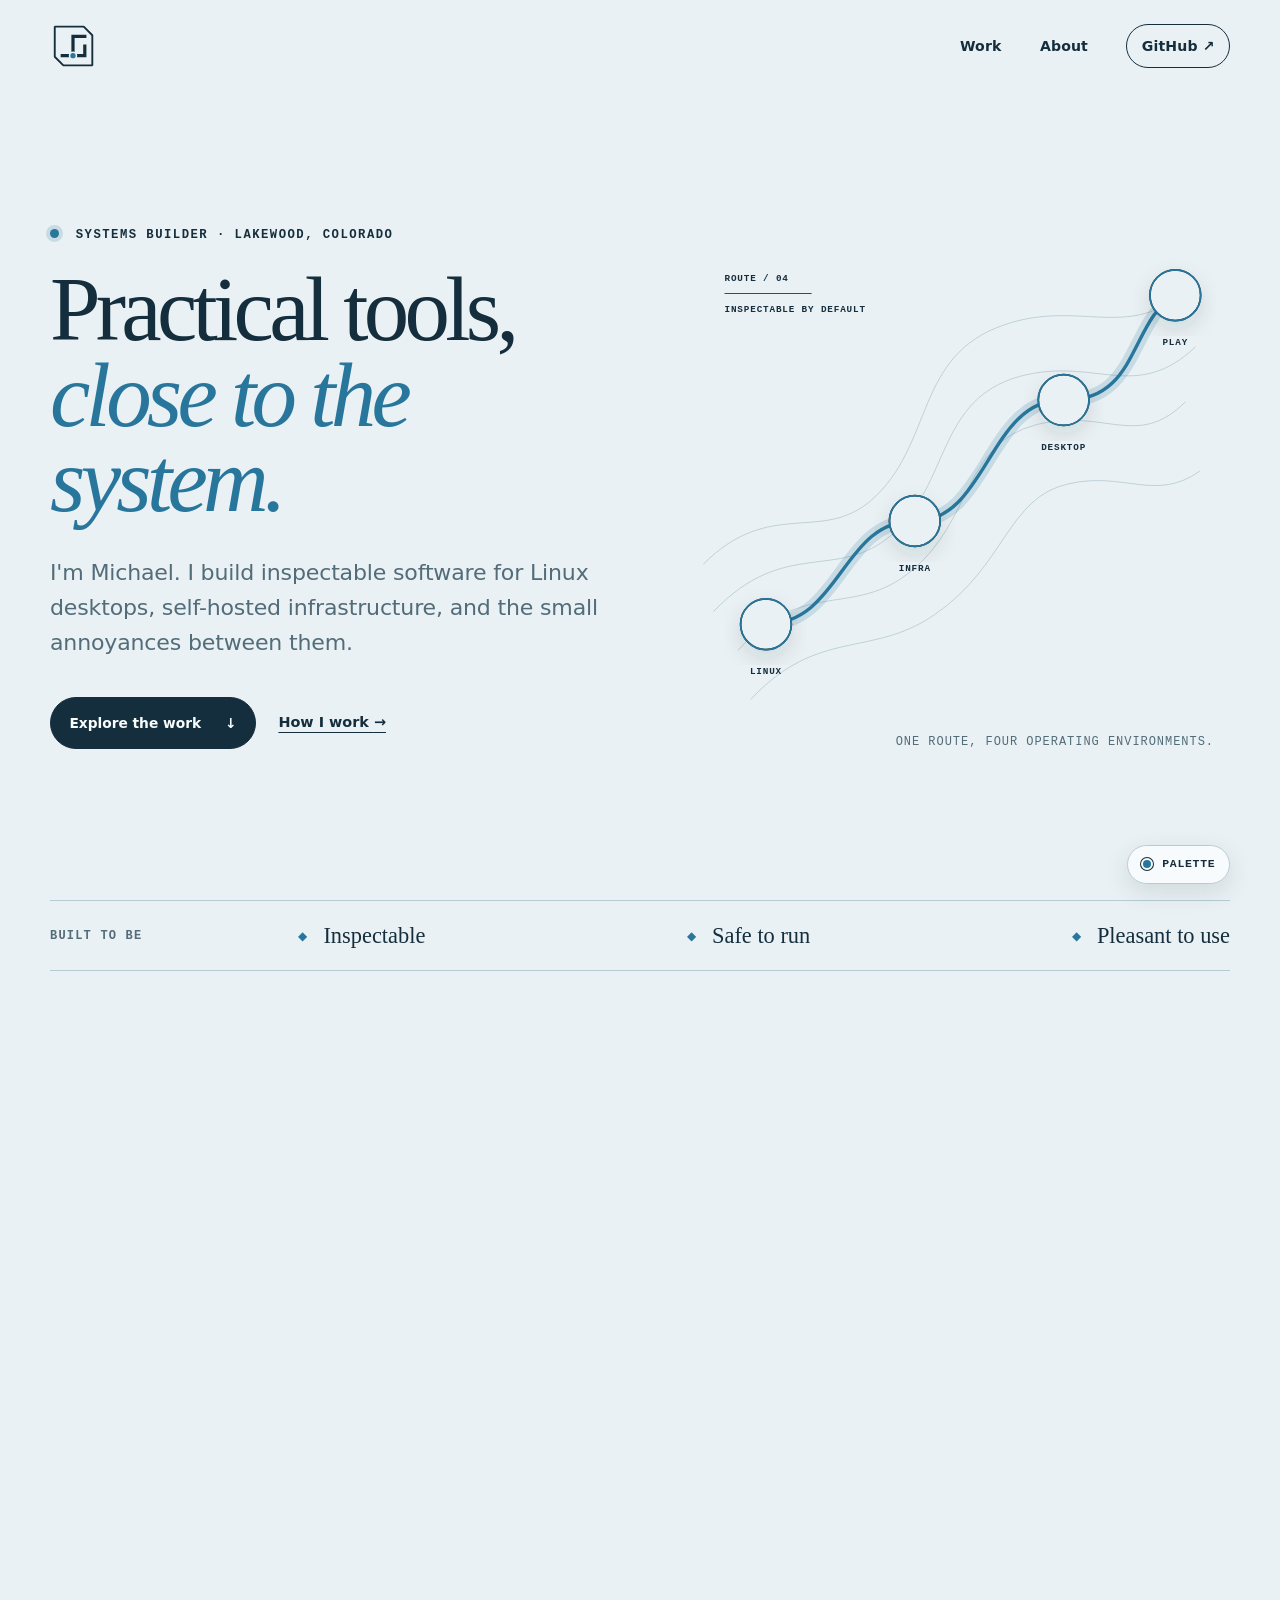
==== commit 2d7afb40: "feat(theme): adopt glacier palette" ====
--- a/index.html
+++ b/index.html
@@ -4,8 +4,8 @@
   <meta charset="utf-8">
   <meta name="viewport" content="width=device-width, initial-scale=1">
   <meta name="description" content="Michael Bolens builds inspectable tools for Linux, self-hosting, desktop automation, and gaming.">
-  <meta name="theme-color" content="#edf4f3" media="(prefers-color-scheme: light)">
-  <meta name="theme-color" content="#102322" media="(prefers-color-scheme: dark)">
+  <meta name="theme-color" content="#eaf1f4" media="(prefers-color-scheme: light)">
+  <meta name="theme-color" content="#10232f" media="(prefers-color-scheme: dark)">
   <meta property="og:title" content="Michael Bolens | systems builder">
   <meta property="og:description" content="Practical tools, close to the system.">
   <meta property="og:type" content="website">
--- a/assets/site.css
+++ b/assets/site.css
@@ -1,12 +1,13 @@
 :root {
-  --paper: #edf4f3; --snow: #fbfdfb; --ink: #142c2b; --muted: #536765;
-  --copper: #b64c32; --lichen: #8aa37b; --line: #b9c9c6;
+  --paper: #eaf1f4; --snow: #f9fcfd; --ink: #152e3d; --muted: #526c79;
+  --copper: #28769c; --lichen: #5f887d; --line: #b6cbd3;
   --serif: Charter, 'Bitstream Charter', 'Iowan Old Style', 'Palatino Linotype', Georgia, serif;
   --sans: 'Avenir Next', Avenir, 'Segoe UI Variable', 'Segoe UI', ui-sans-serif, system-ui, -apple-system, sans-serif;
   --mono: 'IBM Plex Mono', 'SFMono-Regular', Consolas, 'Liberation Mono', ui-monospace, monospace;
   --wrap: min(1180px, calc(100vw - 40px));
   --scene-sky:#d9eef4;--scene-sky-edge:#77a8b8;--scene-celestial:#e4b95f;
 }
+:root[data-palette="alpine"] { --paper:#edf4f3;--snow:#fbfdfb;--ink:#142c2b;--muted:#536765;--copper:#b64c32;--lichen:#8aa37b;--line:#b9c9c6; }
 :root[data-palette="desert"] { --paper:#f3ead8;--snow:#fffaf0;--ink:#302820;--muted:#6d5e4e;--copper:#b4492f;--lichen:#708154;--line:#cdbda5; }
 :root[data-palette="glacier"] { --paper:#eaf1f4;--snow:#f9fcfd;--ink:#152e3d;--muted:#526c79;--copper:#28769c;--lichen:#5f887d;--line:#b6cbd3; }
 :root[data-palette="signal"] { --paper:#f0edf5;--snow:#fcfaff;--ink:#2b233b;--muted:#685e78;--copper:#7550a4;--lichen:#3f8172;--line:#c9bfd6; }
@@ -86,7 +87,7 @@
 .project-featured { grid-column: 1 / -1; }
 .project-link { height: 100%; display: grid; grid-template-rows: auto 1fr; overflow: clip; border: 1px solid var(--line); border-radius: 3px; background: var(--snow); text-decoration: none; transition: transform .28s ease, box-shadow .28s ease; }
 .project-link:hover { transform: translateY(-5px); box-shadow: 0 20px 45px rgba(20,44,43,.11); }
-.project-visual { background: #dbe8e5; overflow: hidden; }
+.project-visual { background: color-mix(in srgb,var(--paper) 78%,var(--lichen)); overflow: hidden; }
 .project-featured .project-visual { aspect-ratio: 2.45 / 1; }
 .project:not(.project-featured) .project-visual { aspect-ratio: 1.55 / 1; }
 .project-visual svg { width: 100%; height: 100%; }
@@ -300,11 +301,12 @@
   html { scroll-behavior: auto; }.hobby-traveler,.route-bigfoot,.route-bike,.ddns-packets { display: none; }.visual-shield .check { stroke-dashoffset: 0; }.hobby-landed-disc { display: block; }.hobby-route li,.hobby-route li > svg,.hobby-thrower,.throwing-arm { animation: none; } *,*::before,*::after { animation-duration: .01ms !important; animation-iteration-count: 1 !important; transition-duration: .01ms !important; } ::view-transition-group(*),::view-transition-old(*),::view-transition-new(*) { animation-duration: .01ms !important; animation-delay: 0s !important; }
 }
 @media (prefers-color-scheme: dark) {
-  :root { color-scheme: dark; --paper: #102322; --snow: #152b29; --ink: #eaf3ef; --muted: #b8c9c5; --copper: #ef795c; --lichen: #a8c49a; --line: #3b5652;--scene-sky:#101936;--scene-sky-edge:#496a82;--scene-celestial:#f4e7b2; }
+  :root { color-scheme: dark; --paper:#10232f;--snow:#152c39;--ink:#eaf6fa;--muted:#b5cbd4;--copper:#70bce2;--lichen:#83b7aa;--line:#385767;--scene-sky:#101936;--scene-sky-edge:#496a82;--scene-celestial:#f4e7b2; }
+  :root[data-palette="alpine"] { --paper:#102322;--snow:#152b29;--ink:#eaf3ef;--muted:#b8c9c5;--copper:#ef795c;--lichen:#a8c49a;--line:#3b5652; }
   :root[data-palette="desert"] { --paper:#211914;--snow:#2c211a;--ink:#f7ead2;--muted:#cdbb9f;--copper:#ff7952;--lichen:#b3c578;--line:#5b4637; }
   :root[data-palette="glacier"] { --paper:#10232f;--snow:#152c39;--ink:#eaf6fa;--muted:#b5cbd4;--copper:#70bce2;--lichen:#83b7aa;--line:#385767; }
   :root[data-palette="signal"] { --paper:#1d1729;--snow:#271f36;--ink:#f3edfa;--muted:#c9bdd8;--copper:#c09aef;--lichen:#78c7ae;--line:#514165; }
-  .project-visual { background: #1d3734; }
+  .project-visual { background: color-mix(in srgb,var(--paper) 78%,var(--lichen)); }
   .visual-ddns .ddns-routes path { stroke: #68807c; }
   .ddns-server rect, .visual-shield .shield, .visual-devices .device-panel { fill: #091817; }
   .map-node circle:first-child { filter: none; }
@@ -331,18 +333,21 @@
 }
 
 /* 404 · cryptid night watch */
-.lost-page { --smoke-font:var(--serif); --smoke-weight:700; --smoke-size:148px; --smoke-tracking:-3px; min-height: 100svh; color: #edf5ef; background: #071522; }
-.lost-main { position: relative; min-height: 100svh; overflow: hidden; background: #071522; isolation: isolate; }
-.lost-copy { position: absolute; z-index: 3; top: clamp(1.5rem,5vw,4.5rem); left: max(1.25rem,calc((100vw - 1180px)/2)); width: min(35rem,calc(100vw - 2.5rem)); padding: clamp(1rem,2.2vw,1.7rem); border: 1px solid rgba(216,238,229,.22); border-radius: 3px; background: rgba(7,21,34,.76); box-shadow: 0 24px 70px rgba(0,0,0,.24); backdrop-filter: blur(8px); }
-.lost-copy .eyebrow { margin-bottom: .8rem; color: #a8c9bc; letter-spacing: .15em; }
+.lost-page { --lost-sky:#081923;--lost-panel:rgba(8,25,35,.78);--lost-copy:#eaf6fa;--lost-muted:#b5cbd4;--lost-accent:#70bce2;--lost-line:rgba(181,203,212,.25);--smoke-font:var(--serif); --smoke-weight:700; --smoke-size:148px; --smoke-tracking:-3px; min-height: 100svh; color: var(--lost-copy); background: var(--lost-sky); }
+:root[data-palette="alpine"] .lost-page { --lost-sky:#071522;--lost-panel:rgba(7,21,34,.78);--lost-copy:#edf5ef;--lost-muted:#c5d6d2;--lost-accent:#ef795c;--lost-line:rgba(216,238,229,.22); }
+:root[data-palette="desert"] .lost-page { --lost-sky:#1d1511;--lost-panel:rgba(33,25,20,.8);--lost-copy:#f7ead2;--lost-muted:#cdbb9f;--lost-accent:#ff7952;--lost-line:rgba(205,187,159,.25); }
+:root[data-palette="signal"] .lost-page { --lost-sky:#171121;--lost-panel:rgba(29,23,41,.8);--lost-copy:#f3edfa;--lost-muted:#c9bdd8;--lost-accent:#c09aef;--lost-line:rgba(201,189,216,.25); }
+.lost-main { position: relative; min-height: 100svh; overflow: hidden; background: var(--lost-sky); isolation: isolate; }
+.lost-copy { position: absolute; z-index: 3; top: clamp(1.5rem,5vw,4.5rem); left: max(1.25rem,calc((100vw - 1180px)/2)); width: min(35rem,calc(100vw - 2.5rem)); padding: clamp(1rem,2.2vw,1.7rem); border: 1px solid var(--lost-line); border-radius: 3px; background: var(--lost-panel); box-shadow: 0 24px 70px rgba(0,0,0,.24); backdrop-filter: blur(8px); }
+.lost-copy .eyebrow { margin-bottom: .8rem; color: var(--lost-muted); letter-spacing: .15em; }
 .lost-copy h1 { max-width: 11ch; font-size: clamp(3rem,6.2vw,6.5rem); line-height: .94; letter-spacing: -.045em; text-shadow: 0 3px 18px rgba(0,0,0,.25); }
-.lost-copy h1 em { color: #ef795c; }
-.lost-lede { max-width: 29rem; margin: 1.1rem 0 1.4rem; color: #c5d6d2; font-size: clamp(1rem,1vw + .72rem,1.14rem); line-height: 1.62; letter-spacing: .004em; }
-.lost-button { border-color: #edf5ef; background: #edf5ef; color: #102322; }
-.lost-button:hover { border-color: #ef795c; color: #fff; }
+.lost-copy h1 em { color: var(--lost-accent); }
+.lost-lede { max-width: 29rem; margin: 1.1rem 0 1.4rem; color: var(--lost-muted); font-size: clamp(1rem,1vw + .72rem,1.14rem); line-height: 1.62; letter-spacing: .004em; }
+.lost-button { border-color: var(--lost-copy); background: var(--lost-copy); color: var(--lost-sky); }
+.lost-button:hover { border-color: var(--lost-accent); background: var(--lost-accent); color: var(--lost-sky); }
 .cryptid-camp { position: absolute; inset: 0; margin: 0; display: grid; align-items: end; }
 .cryptid-camp svg { width: 100%; height: 100%; min-height: 620px; object-fit: cover; object-position: center bottom; }
-.cryptid-camp figcaption { position: absolute; right: clamp(1rem,3vw,2.5rem); bottom: 1rem; color: rgba(237,245,239,.7); font: 700 .67rem/1.4 var(--mono); letter-spacing: .1em; text-transform: uppercase; }
+.cryptid-camp figcaption { position: absolute; right: clamp(1rem,3vw,2.5rem); bottom: 1rem; color: color-mix(in srgb,var(--lost-copy) 70%,transparent); font: 700 .67rem/1.4 var(--mono); letter-spacing: .1em; text-transform: uppercase; }
 .aurora-ribbon { stroke-width: 34; opacity: .3; }
 .aurora-ribbon-one { stroke: url(#aurora-green); animation: camp-aurora 10s ease-in-out infinite alternate; }
 .aurora-ribbon-two { stroke: url(#aurora-blue); stroke-width: 25; animation: camp-aurora 12s -4s ease-in-out infinite alternate-reverse; }
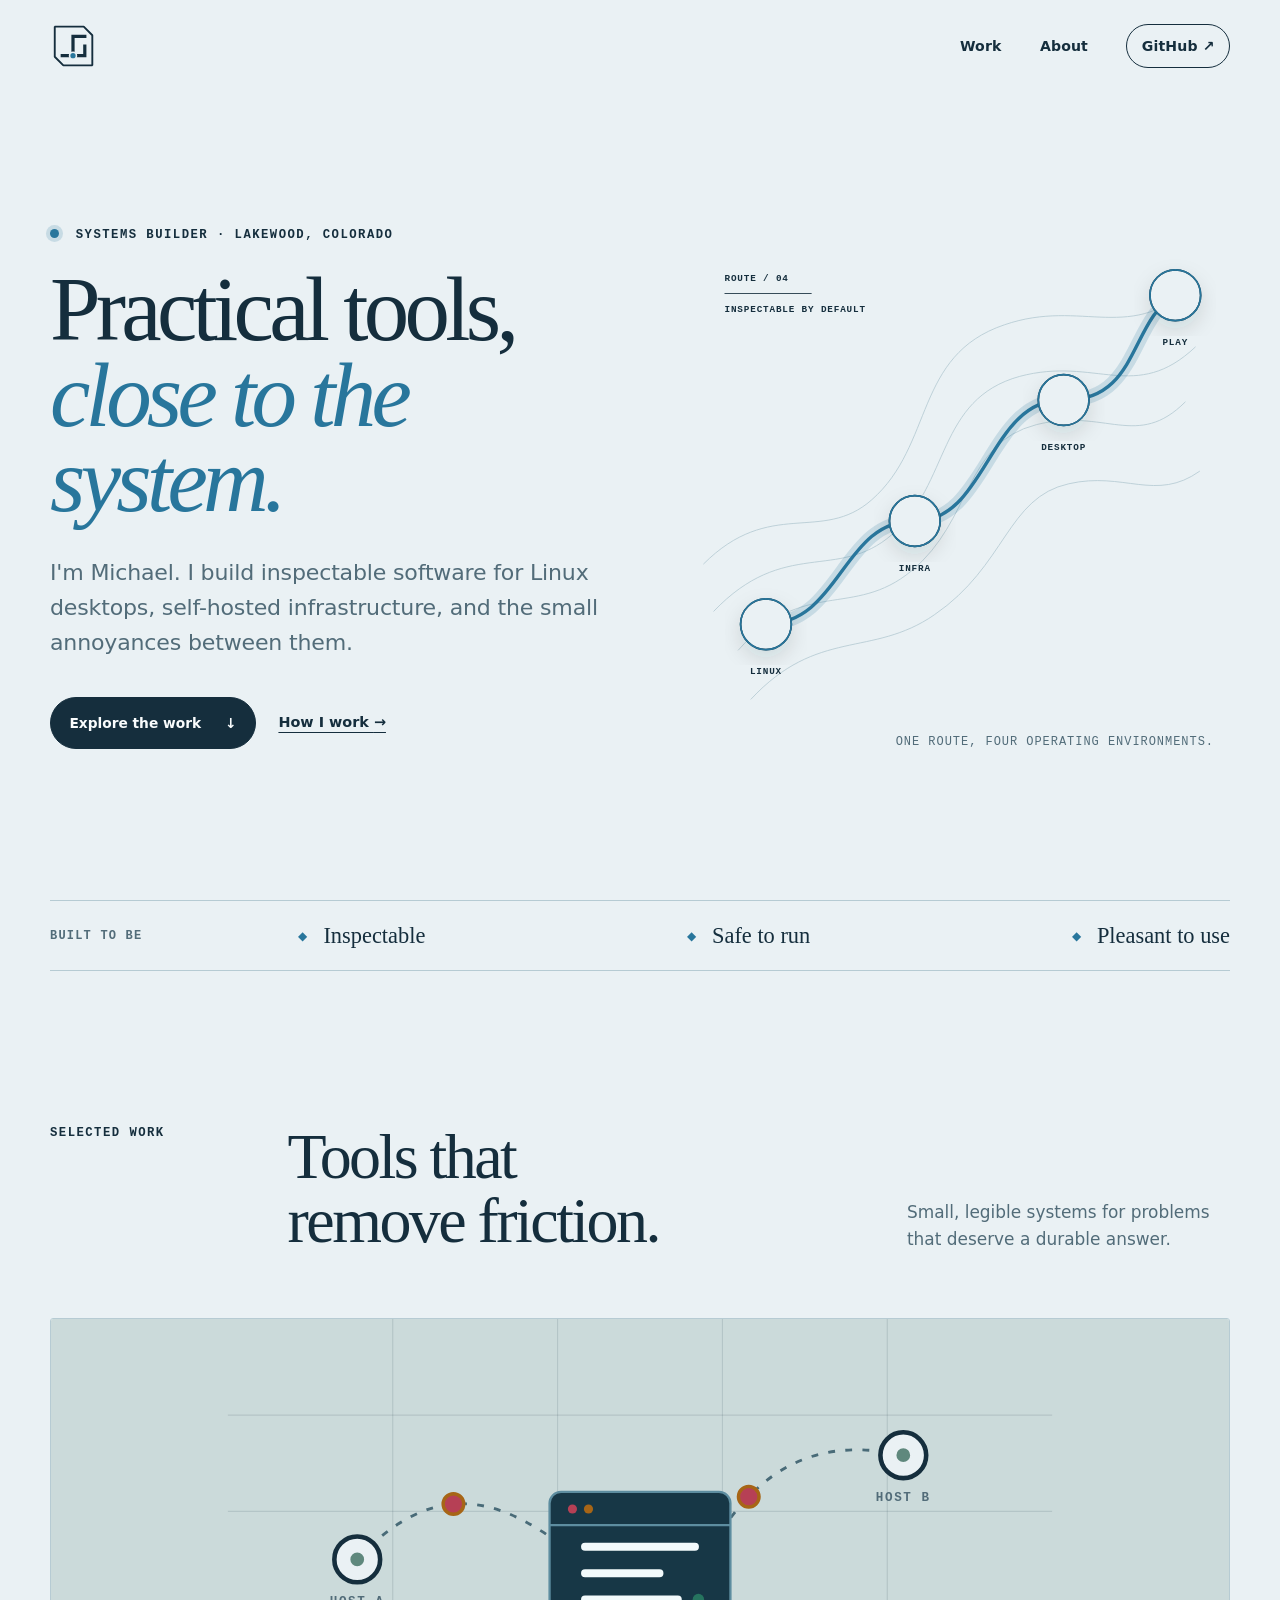
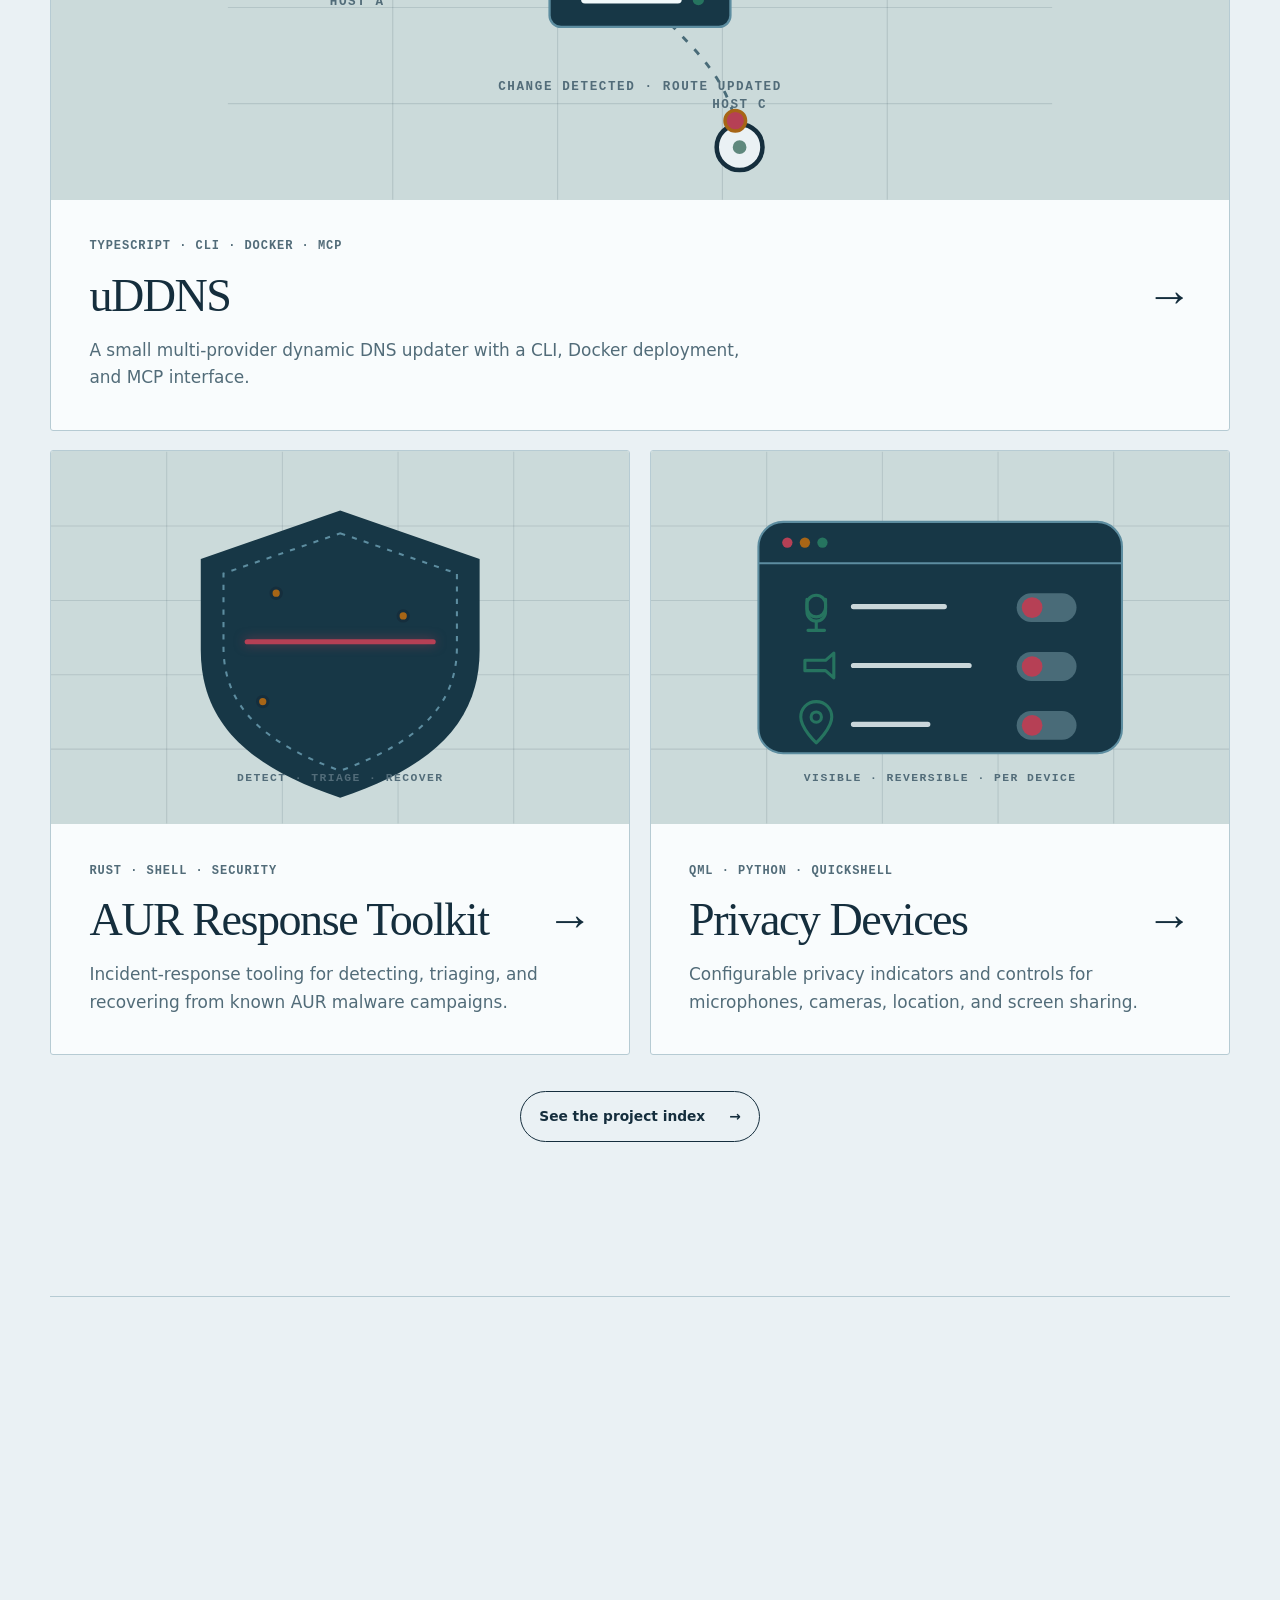
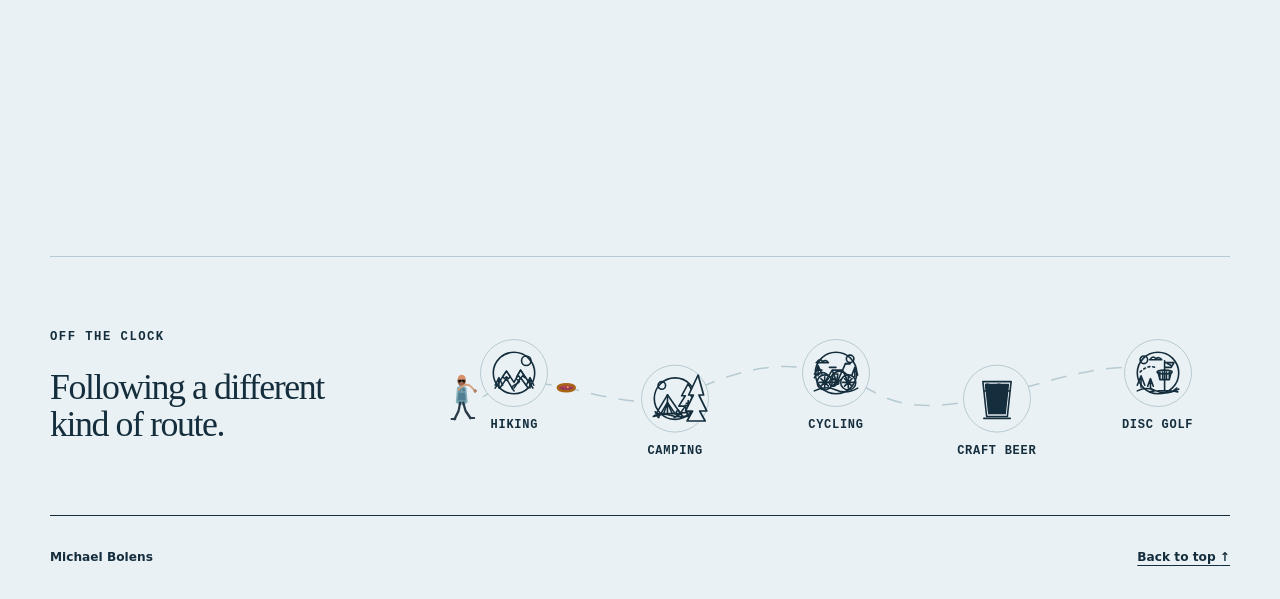
==== commit d5d33350: "feat(commands): expand site actions and search" ====
--- a/index.html
+++ b/index.html
@@ -181,7 +181,7 @@
       <p class="all-work" data-reveal><a class="button button-secondary" href="work/">See the project index <span aria-hidden="true">→</span></a></p>
     </section>
 
-    <section class="toolbox wrap" aria-labelledby="toolbox-heading" data-reveal>
+    <section class="toolbox wrap" id="toolbox" aria-labelledby="toolbox-heading" data-reveal>
       <div>
         <p class="eyebrow">Working set</p>
         <h2 id="toolbox-heading">Across the stack,<br>where the seams show.</h2>
--- a/assets/site.css
+++ b/assets/site.css
@@ -1,16 +1,17 @@
 :root {
   --paper: #eaf1f4; --snow: #f9fcfd; --ink: #152e3d; --muted: #526c79;
   --copper: #28769c; --lichen: #5f887d; --line: #b6cbd3;
+  --art-hot:#b64055;--art-warm:#a76516;--art-success:#26745f;--art-cool:#397a94;--art-violet:#684c9c;--art-panel:#173746;--art-panel-line:#5d8da0;--art-on-panel:#f2fafc;--art-track:#496b78;--art-forest:#3f765d;
   --serif: Charter, 'Bitstream Charter', 'Iowan Old Style', 'Palatino Linotype', Georgia, serif;
   --sans: 'Avenir Next', Avenir, 'Segoe UI Variable', 'Segoe UI', ui-sans-serif, system-ui, -apple-system, sans-serif;
   --mono: 'IBM Plex Mono', 'SFMono-Regular', Consolas, 'Liberation Mono', ui-monospace, monospace;
   --wrap: min(1180px, calc(100vw - 40px));
   --scene-sky:#d9eef4;--scene-sky-edge:#77a8b8;--scene-celestial:#e4b95f;
 }
-:root[data-palette="alpine"] { --paper:#edf4f3;--snow:#fbfdfb;--ink:#142c2b;--muted:#536765;--copper:#b64c32;--lichen:#8aa37b;--line:#b9c9c6; }
-:root[data-palette="desert"] { --paper:#f3ead8;--snow:#fffaf0;--ink:#302820;--muted:#6d5e4e;--copper:#b4492f;--lichen:#708154;--line:#cdbda5; }
-:root[data-palette="glacier"] { --paper:#eaf1f4;--snow:#f9fcfd;--ink:#152e3d;--muted:#526c79;--copper:#28769c;--lichen:#5f887d;--line:#b6cbd3; }
-:root[data-palette="signal"] { --paper:#f0edf5;--snow:#fcfaff;--ink:#2b233b;--muted:#685e78;--copper:#7550a4;--lichen:#3f8172;--line:#c9bfd6; }
+:root[data-palette="alpine"] { --paper:#edf4f3;--snow:#fbfdfb;--ink:#142c2b;--muted:#536765;--copper:#b64c32;--lichen:#718d62;--line:#b9c9c6;--art-hot:#c3442e;--art-warm:#a76811;--art-success:#327559;--art-cool:#3f7d8b;--art-violet:#76549b;--art-panel:#173633;--art-panel-line:#668f88;--art-on-panel:#f3fbf8;--art-track:#547873;--art-forest:#527f55; }
+:root[data-palette="desert"] { --paper:#f3ead8;--snow:#fffaf0;--ink:#302820;--muted:#6d5e4e;--copper:#b4492f;--lichen:#667a45;--line:#cdbda5;--art-hot:#c63f2e;--art-warm:#9c6411;--art-success:#497044;--art-cool:#397885;--art-violet:#765396;--art-panel:#382820;--art-panel-line:#96725a;--art-on-panel:#fff7e8;--art-track:#806858;--art-forest:#637446; }
+:root[data-palette="glacier"] { --paper:#eaf1f4;--snow:#f9fcfd;--ink:#152e3d;--muted:#526c79;--copper:#28769c;--lichen:#5f887d;--line:#b6cbd3;--art-hot:#b64055;--art-warm:#a76516;--art-success:#26745f;--art-cool:#397a94;--art-violet:#684c9c;--art-panel:#173746;--art-panel-line:#5d8da0;--art-on-panel:#f2fafc;--art-track:#496b78;--art-forest:#3f765d; }
+:root[data-palette="signal"] { --paper:#f0edf5;--snow:#fcfaff;--ink:#2b233b;--muted:#685e78;--copper:#7550a4;--lichen:#347765;--line:#c9bfd6;--art-hot:#b83e69;--art-warm:#9a6418;--art-success:#28735f;--art-cool:#34778f;--art-violet:#724ca7;--art-panel:#302541;--art-panel-line:#806b9a;--art-on-panel:#fcf8ff;--art-track:#675778;--art-forest:#39745c; }
 * { box-sizing: border-box; }
 html { scroll-behavior: smooth; background: var(--paper); }
 body { margin: 0; color: var(--ink); background: var(--paper); font: 400 clamp(1rem,.97rem + .12vw,1.06rem)/1.62 var(--sans); font-kerning: normal; font-optical-sizing: auto; font-variant-ligatures: common-ligatures contextual; text-rendering: optimizeLegibility; }
@@ -18,15 +19,35 @@
 a { color: inherit; text-decoration-thickness: .08em; text-underline-offset: .18em; }
 svg { display: block; max-width: 100%; }
 .palette-picker { position: fixed; z-index: 30; right: max(1rem,calc((100vw - 1180px)/2)); bottom: 1rem; color: var(--ink); font: 700 .72rem/1.3 var(--mono); letter-spacing: .06em; text-transform: uppercase; }
+.palette-picker[hidden] { display: none; }
 .palette-picker summary { display: flex; align-items: center; gap: .55rem; padding: .7rem .85rem; border: 1px solid var(--line); border-radius: 999px; background: color-mix(in srgb,var(--snow) 92%,transparent); box-shadow: 0 8px 24px color-mix(in srgb,var(--ink) 12%,transparent); cursor: pointer; list-style: none; backdrop-filter: blur(10px); }
 .palette-picker summary::-webkit-details-marker { display: none; }.palette-picker summary:focus-visible { outline: 3px solid var(--copper); outline-offset: 3px; }
 .palette-current { width: .75rem; aspect-ratio: 1; border: 2px solid var(--snow); border-radius: 50%; background: var(--copper); box-shadow: 0 0 0 1px var(--ink); }
-.palette-picker fieldset { position: absolute; right: 0; bottom: calc(100% + .6rem); width: max-content; min-width: 12.5rem; margin: 0; padding: .55rem; border: 1px solid var(--line); border-radius: 4px; background: var(--snow); box-shadow: 0 18px 45px color-mix(in srgb,var(--ink) 16%,transparent); }
-.palette-picker .theme-options { right: calc(100% + .6rem); min-width: 8rem; }
+.palette-panels { position:absolute; right:0; bottom:calc(100% + .6rem); display:grid; grid-template-columns:minmax(13rem,1fr) minmax(8rem,.7fr); gap:1px; width:max-content; max-width:calc(100vw - 2rem); overflow:hidden; border:1px solid var(--line); border-radius:4px; background:var(--line); box-shadow:0 18px 45px color-mix(in srgb,var(--ink) 16%,transparent); }
+.palette-picker fieldset { min-width: 0; margin: 0; padding: .55rem; border: 0; background: var(--snow); }
+.palette-picker .theme-options { min-width: 8rem; }
 .palette-picker legend { position: absolute; width: 1px; height: 1px; overflow: hidden; clip-path: inset(50%); white-space: nowrap; }
 .palette-picker label { display: grid; grid-template-columns: auto 2.6rem 1fr; align-items: center; gap: .65rem; padding: .65rem .55rem; border-radius: 2px; cursor: pointer; }.palette-picker label:hover { background: var(--paper); }.palette-picker input { margin: 0; accent-color: var(--copper); }
+.palette-picker .theme-options label { grid-template-columns:auto 1fr; }
 .palette-swatches { display: flex; overflow: hidden; height: 1rem; border: 1px solid color-mix(in srgb,var(--ink) 25%,transparent); border-radius: 999px; }.palette-swatches i { flex: 1; background: var(--option-paper); }.palette-swatches i:nth-child(2) { background: var(--option-ink); }.palette-swatches i:nth-child(3) { background: var(--option-accent); }
 [data-palette-option="alpine"] { --option-paper:#edf4f3;--option-ink:#142c2b;--option-accent:#b64c32; }[data-palette-option="desert"] { --option-paper:#f3ead8;--option-ink:#302820;--option-accent:#b4492f; }[data-palette-option="glacier"] { --option-paper:#eaf1f4;--option-ink:#152e3d;--option-accent:#28769c; }[data-palette-option="signal"] { --option-paper:#f0edf5;--option-ink:#2b233b;--option-accent:#7550a4; }
+.command-palette { color-scheme:inherit; width: min(42rem,calc(100vw - 2rem)); max-height: min(42rem,calc(100dvh - 2rem)); margin: clamp(1rem,12vh,7rem) auto auto; padding: 0; overflow: hidden; border: 1px solid var(--line); border-radius: 5px; background: var(--snow); color: var(--ink); box-shadow: 0 28px 90px color-mix(in srgb,var(--ink) 28%,transparent); }
+.command-palette::backdrop { background: color-mix(in srgb,var(--ink) 42%,transparent); backdrop-filter: blur(7px); }
+.command-search { display: grid; grid-template-columns: auto 1fr auto; align-items: center; gap: .75rem; padding: .9rem 1rem; border-bottom: 1px solid var(--line); color: var(--muted); }
+.command-search > span { color: var(--copper); font: 400 1.5rem/1 var(--serif); }
+.command-search input { min-width: 0; padding: .3rem 0; border: 0; outline: 0; background: transparent; color: var(--ink); font: 400 clamp(1rem,2vw,1.18rem)/1.4 var(--sans); }
+.command-search input::placeholder { color: var(--muted); }
+.command-palette kbd { min-width: 1.55rem; padding: .16rem .34rem; border: 1px solid var(--line); border-bottom-width: 2px; border-radius: 3px; background: var(--paper); color: var(--muted); font: 700 .66rem/1.2 var(--mono); text-align: center; }
+.command-results { max-height: min(29rem,calc(100dvh - 11rem)); overflow-y: auto; padding: .45rem; }
+.command-results button { width: 100%; display: grid; grid-template-columns: 1fr auto; align-items: center; gap: 1rem; padding: .75rem .8rem; border: 0; border-radius: 3px; background: transparent; color: var(--ink); text-align: left; cursor: pointer; }
+.command-results button[aria-selected="true"] { background: var(--paper); box-shadow: inset 3px 0 var(--copper); }
+.command-results button span { display: grid; gap: .14rem; }
+.command-results b { font: 700 .9rem/1.35 var(--sans); }
+.command-results small { color: var(--muted); font-size: .76rem; line-height: 1.35; }
+.command-results i { color: var(--copper); font: normal 700 .64rem/1.3 var(--mono); letter-spacing: .07em; text-transform: uppercase; }
+.command-empty { margin: 0; padding: 2.5rem 1rem; color: var(--muted); text-align: center; }
+.command-palette footer { display: flex; gap: 1rem; padding: .65rem 1rem; border-top: 1px solid var(--line); color: var(--muted); font: 700 .65rem/1.4 var(--mono); }
+.command-palette footer span { display: flex; align-items: center; gap: .3rem; }
 .wrap { width: var(--wrap); margin-inline: auto; }
 .skip-link { position: fixed; z-index: 20; top: 8px; left: 8px; padding: .7rem 1rem; background: var(--ink); color: var(--snow); transform: translateY(-150%); }
 .skip-link:focus { transform: none; }
@@ -93,20 +114,20 @@
 .project-visual svg { width: 100%; height: 100%; }
 .project-visual text { fill: var(--muted); font: 700 11px var(--mono); letter-spacing: 1.4px; }
 .card-grid { fill: none; stroke: color-mix(in srgb,var(--ink) 12%,transparent); stroke-width: 1; }
-.visual-ddns .ddns-routes path { fill: none; stroke: #789b9a; stroke-width: 2.5; stroke-dasharray: 6 9; }
+.visual-ddns .ddns-routes path { fill: none; stroke: var(--art-track); stroke-width: 2.5; stroke-dasharray: 6 9; }
 .visual-ddns .ddns-endpoints > g > circle:first-child { fill: var(--paper); stroke: var(--ink); stroke-width: 4; }
 .visual-ddns .endpoint-core { fill: var(--lichen); stroke: var(--paper); stroke-width: 2; transform-box: fill-box; transform-origin: center; animation: endpoint-pulse 2.4s ease-in-out infinite; }
 .visual-ddns .ddns-endpoints > g:nth-child(2) .endpoint-core { animation-delay: -.8s; }.visual-ddns .ddns-endpoints > g:nth-child(3) .endpoint-core { animation-delay: -1.6s; }
-.visual-ddns .ddns-packets circle { fill: #ef795c; stroke: #f7d7a2; stroke-width: 3; }
-.ddns-server rect { fill: var(--ink); stroke: #789b9a; stroke-width: 2; }.ddns-server .server-top { stroke: #789b9a; stroke-width: 2; }.ddns-server > circle:not(.server-status) { fill: #ef795c; }.ddns-server > circle:nth-of-type(2) { fill: #f1c46c; }.ddns-server .server-lines { fill: none; stroke: var(--paper); stroke-width: 7; stroke-linecap: round; }.ddns-server .server-status { fill: #79c99e; animation: status-blink 1.8s ease-in-out infinite; }
-@keyframes endpoint-pulse { 50% { fill: #ef795c; scale: 1.35; } }
+.visual-ddns .ddns-packets circle { fill: var(--art-hot); stroke: var(--art-warm); stroke-width: 3; }
+.ddns-server rect { fill: var(--art-panel); stroke: var(--art-panel-line); stroke-width: 2; }.ddns-server .server-top { stroke: var(--art-panel-line); stroke-width: 2; }.ddns-server > circle:not(.server-status) { fill: var(--art-hot); }.ddns-server > circle:nth-of-type(2) { fill: var(--art-warm); }.ddns-server .server-lines { fill: none; stroke: var(--art-on-panel); stroke-width: 7; stroke-linecap: round; }.ddns-server .server-status { fill: var(--art-success); animation: status-blink 1.8s ease-in-out infinite; }
+@keyframes endpoint-pulse { 50% { fill: var(--art-hot); scale: 1.35; } }
 @keyframes status-blink { 50% { opacity: .35; } }
-.visual-shield .shield { fill: var(--ink); }.visual-shield .shield-inset { fill: none; stroke: #789b9a; stroke-width: 2; stroke-dasharray: 5 7; }.visual-shield .scan { stroke: #ef795c; stroke-width: 5; stroke-linecap: round; filter: drop-shadow(0 0 5px rgba(239,121,92,.45)); animation: scan 2.8s ease-in-out infinite; }.visual-shield .check { fill: none; stroke: var(--paper); stroke-width: 12; stroke-linecap: round; stroke-linejoin: round; stroke-dasharray: 1; stroke-dashoffset: 1; animation: check-draw 2.8s ease-out infinite; }.evidence-dots circle { fill: #f1c46c; stroke: var(--ink); stroke-width: 3; transform-box: fill-box; transform-origin: center; animation: evidence-read 2.8s ease-in-out infinite; }.evidence-dots circle:nth-child(2) { animation-delay: -.9s; }.evidence-dots circle:nth-child(3) { animation-delay: -1.8s; }
+.visual-shield .shield { fill: var(--art-panel); }.visual-shield .shield-inset { fill: none; stroke: var(--art-panel-line); stroke-width: 2; stroke-dasharray: 5 7; }.visual-shield .scan { stroke: var(--art-hot); stroke-width: 5; stroke-linecap: round; filter: drop-shadow(0 0 5px color-mix(in srgb,var(--art-hot) 55%,transparent)); animation: scan 2.8s ease-in-out infinite; }.visual-shield .check { fill: none; stroke: var(--art-on-panel); stroke-width: 12; stroke-linecap: round; stroke-linejoin: round; stroke-dasharray: 1; stroke-dashoffset: 1; animation: check-draw 2.8s ease-out infinite; }.evidence-dots circle { fill: var(--art-warm); stroke: var(--ink); stroke-width: 3; transform-box: fill-box; transform-origin: center; animation: evidence-read 2.8s ease-in-out infinite; }.evidence-dots circle:nth-child(2) { animation-delay: -.9s; }.evidence-dots circle:nth-child(3) { animation-delay: -1.8s; }
 @keyframes scan { 0%,100% { translate: 0 -35px; opacity: .45; } 50% { translate: 0 45px; opacity: 1; }}
 @keyframes check-draw { 0%,48% { stroke-dashoffset: 1; } 72%,100% { stroke-dashoffset: 0; } }
-@keyframes evidence-read { 50% { fill: #ef795c; scale: 1.35; } }
-.visual-devices .device-panel { fill: var(--ink); stroke: #789b9a; stroke-width: 2; }.device-header { stroke: #789b9a; stroke-width: 2; }.window-dots circle { fill: #ef795c; }.window-dots circle:nth-child(2) { fill: #f1c46c; }.window-dots circle:nth-child(3) { fill: #79c99e; }.device-icons { fill: none; stroke: #a8c49a; stroke-width: 3; stroke-linecap: round; stroke-linejoin: round; }.device-labels path { stroke: var(--paper); stroke-width: 5; stroke-linecap: round; opacity: .75; }.toggle-tracks rect { fill: #35504d; }.toggles circle { fill: #ef795c; transform-box: fill-box; transform-origin: center; animation: toggle 3.6s steps(1,end) infinite; }.toggles circle:nth-child(2){animation-delay:-1.2s}.toggles circle:nth-child(3){animation-delay:-2.4s}
-@keyframes toggle { 50% { fill: #79c99e; translate: 28px 0; }}
+@keyframes evidence-read { 50% { fill: var(--art-hot); scale: 1.35; } }
+.visual-devices .device-panel { fill: var(--art-panel); stroke: var(--art-panel-line); stroke-width: 2; }.device-header { stroke: var(--art-panel-line); stroke-width: 2; }.window-dots circle { fill: var(--art-hot); }.window-dots circle:nth-child(2) { fill: var(--art-warm); }.window-dots circle:nth-child(3) { fill: var(--art-success); }.device-icons { fill: none; stroke: var(--art-success); stroke-width: 3; stroke-linecap: round; stroke-linejoin: round; }.device-labels path { stroke: var(--art-on-panel); stroke-width: 5; stroke-linecap: round; opacity: .82; }.toggle-tracks rect { fill: var(--art-track); }.toggles circle { fill: var(--art-hot); transform-box: fill-box; transform-origin: center; animation: toggle 3.6s steps(1,end) infinite; }.toggles circle:nth-child(2){animation-delay:-1.2s}.toggles circle:nth-child(3){animation-delay:-2.4s}
+@keyframes toggle { 50% { fill: var(--art-success); translate: 28px 0; }}
 .project-copy { padding: clamp(1.4rem, 3vw, 2.4rem); }
 .project-meta { margin: 0 0 1rem; color: var(--muted); font: 700 .75rem/1.4 var(--mono); letter-spacing: .08em; text-transform: uppercase; }
 .project h3 { display: flex; justify-content: space-between; gap: 1rem; margin: 0; font: 400 clamp(1.8rem,3.6vw,3.1rem)/1.08 var(--serif); letter-spacing: -.032em; }
@@ -119,17 +140,17 @@
 .hobby-route { position: relative; min-width: 0; isolation: isolate; }
 .hobby-trail,.hobby-flight-layer { position: absolute; inset: 5px 0 auto; width: 100%; height: 96px; overflow: visible; pointer-events: none; }.hobby-trail { z-index: -1; }.hobby-flight-layer { z-index: 2; }
 .hobby-trail path { fill: none; stroke: var(--line); stroke-width: 1.5; stroke-dasharray: .018 .014; vector-effect: non-scaling-stroke; }
-.hobby-traveler,.hobby-landed-disc { fill: var(--copper); stroke: var(--paper); stroke-width: 2.5; vector-effect: non-scaling-stroke; }.traveler-disc .disc-body { fill:#ef795c;stroke:#f1c46c; }.traveler-disc .disc-rim { fill:none;stroke:#7f3028;stroke-width:1.3; }.traveler-disc .disc-mark { fill:#f4e7b2;stroke:none; }.hobby-landed-disc { display: none; }
+.hobby-traveler,.hobby-landed-disc { fill: var(--copper); stroke: var(--paper); stroke-width: 2.5; vector-effect: non-scaling-stroke; }.traveler-disc .disc-body { fill:var(--art-hot);stroke:var(--art-warm); }.traveler-disc .disc-rim { fill:none;stroke:color-mix(in srgb,var(--art-hot) 65%,var(--ink));stroke-width:1.3; }.traveler-disc .disc-mark { fill:var(--scene-celestial);stroke:none; }.hobby-landed-disc { display: none; }
 .hobby-thrower { fill: var(--paper); stroke: var(--ink); stroke-width: 2; stroke-linecap: round; stroke-linejoin: round; vector-effect: non-scaling-stroke; transform-box: view-box; transform-origin: 25px 60px; animation: thrower-exit 24s linear infinite; }.hobby-thrower path { fill: none; }.thrower-body { transform-box: view-box; transform-origin: 25px 47px; animation: drive-lean 24s ease-out infinite; }.throwing-arm { transform-box: view-box; transform-origin: 25px 47px; animation: disc-throw 24s cubic-bezier(.2,.8,.3,1) infinite,throw-arm-visibility 24s linear infinite; }.walking-arm { opacity:0;animation:walk-arm-visibility 24s linear infinite; }.thrower-leg { transform-box: view-box; transform-origin: 25px 60px; }.thrower-leg-front { animation: walk-front 24s ease-in-out infinite; }.thrower-leg-back { animation: walk-back 24s ease-in-out infinite; }
 .person-neck,.person-face,.person-clothes,.girl-clothes,.person-shoes { fill:none;stroke-linecap:round;stroke-linejoin:round; }.person-neck,.person-face,.person-hand { stroke:#9b674d; }.person-hand { fill:#d5a17d;stroke-width:.8; }.person-clothes { stroke:#86b2bd;stroke-width:1; }.girl-clothes { stroke:#a8c49a;stroke-width:1; }.person-shoes { stroke:#293b48;stroke-width:2.2; }
 .hobby-thrower .person-skin { fill: #d5a17d; stroke: #9b674d; }.hobby-thrower .man-hair { fill: #d99068; stroke: #d99068; }.hobby-thrower .man-beard { stroke: #8b553d; stroke-width: 1.3; }.hobby-thrower .man-glasses { fill: #111; stroke: #111; stroke-width: .8; }.hobby-thrower .thrower-body { fill: #527f91; stroke: #86b2bd; }.hobby-thrower .throwing-arm,.hobby-thrower .walking-arm { stroke:#d5a17d; }.throwing-hand { transform-box:view-box;transform-origin:25px 47px;animation:disc-throw 24s cubic-bezier(.2,.8,.3,1) infinite,throw-arm-visibility 24s linear infinite; }.walking-hand { opacity:0;animation:walk-arm-visibility 24s linear infinite; }.hobby-thrower .thrower-leg { stroke: #293b48; stroke-width: 2.8; }.walking-girl { opacity: 0; animation: companion-join 24s ease-in-out infinite; }.hobby-thrower .girl-hair { fill: #4a2d25; stroke: #4a2d25; }.hobby-thrower .girl-jacket { fill: #78996d; stroke: #a8c49a; }.hobby-thrower .girl-arms { stroke: #d5a17d; }.hobby-thrower .girl-legs { stroke: #343845; stroke-width: 2.6; }.walking-dog { opacity: 0; animation: dog-join 24s ease-in-out infinite; }.hobby-thrower .dog-body { fill: #f5f2e9; stroke: #f5f2e9; }.hobby-thrower .dog-head { fill: #141919; stroke: #141919; }.hobby-thrower .dog-eye { fill:#f5f2e9;stroke:none; }.hobby-thrower .dog-details,.hobby-thrower .dog-feathering { fill:none;stroke:#f5f2e9;stroke-width:1.25; }
-.traveler-disc { transform-box:fill-box;transform-origin:center;animation:traveler-disc-form 24s linear infinite; }.traveler-ufo { opacity: 0; animation: traveler-ufo-form 24s linear infinite; }.traveler-ufo .ufo-shell { fill:#38565d;stroke:#ef795c;stroke-width:2.5;transform-box:fill-box;transform-origin:center;scale:.58; }.traveler-ufo .ufo-canopy { fill:#62d6b3;stroke:#a989d9;stroke-width:1.2; }.traveler-ufo-lights { fill:#f1c46c;stroke:none;animation:traveler-ufo-lights 1.8s steps(3,end) infinite; }.traveler-ufo .ufo-beam { fill: color-mix(in srgb,var(--copper) 45%,transparent); stroke: var(--copper); stroke-width: 2.5; opacity: 0; transform-box: fill-box; transform-origin: center top; animation: ufo-beam-cycle 24s linear infinite; }
+.traveler-disc { transform-box:fill-box;transform-origin:center;animation:traveler-disc-form 24s linear infinite; }.traveler-ufo { opacity: 0; animation: traveler-ufo-form 24s linear infinite; }.traveler-ufo .ufo-shell { fill:var(--art-panel);stroke:var(--art-hot);stroke-width:2.5;transform-box:fill-box;transform-origin:center;scale:.58; }.traveler-ufo .ufo-canopy { fill:var(--art-success);stroke:var(--art-violet);stroke-width:1.2; }.traveler-ufo-lights { fill:var(--art-warm);stroke:none;animation:traveler-ufo-lights 1.8s steps(3,end) infinite; }.traveler-ufo .ufo-beam { fill: color-mix(in srgb,var(--copper) 45%,transparent); stroke: var(--copper); stroke-width: 2.5; opacity: 0; transform-box: fill-box; transform-origin: center top; animation: ufo-beam-cycle 24s linear infinite; }
 .route-bigfoot { fill: #6f4b35; stroke: #d9b18c; stroke-width: 1.8; opacity: 0; scale:1; transform-box:view-box; transform-origin:center; vector-effect: non-scaling-stroke; animation: route-bigfoot-visibility 24s linear infinite,route-rider-depth 24s linear infinite; }
 .bigfoot-anatomy { transform-box: fill-box; transform-origin: center bottom; animation: bigfoot-ride-posture 24s ease-in-out infinite; }.bigfoot-leg { transform-box: view-box; transform-origin: 0 13px; }.bigfoot-leg-left { animation: bigfoot-pedal-left 24s ease-in-out infinite; }.bigfoot-leg-right { animation: bigfoot-pedal-right 24s ease-in-out infinite; }.bigfoot-arms { animation: bigfoot-grip 24s ease-in-out infinite; transform-box: view-box; transform-origin: 0 7px; }
-.route-bike { fill: none; stroke: var(--copper); stroke-width: 2; stroke-linecap: round; stroke-linejoin: round; opacity: 0; scale:1; transform-box:view-box; transform-origin:center; vector-effect: non-scaling-stroke; animation: route-bike-visibility 24s linear infinite,route-rider-depth 24s linear infinite; }.route-bike-tires { stroke:#273d42; }.route-bike-frame { stroke:#ef795c; }.route-bike-saddle { stroke:#f1c46c; }.route-bike-wheel { stroke:#9ec8ca;transform-box:fill-box;transform-origin:center;animation:hobby-pedal 1.2s linear infinite; }
+.route-bike { fill: none; stroke: var(--copper); stroke-width: 2; stroke-linecap: round; stroke-linejoin: round; opacity: 0; scale:1; transform-box:view-box; transform-origin:center; vector-effect: non-scaling-stroke; animation: route-bike-visibility 24s linear infinite,route-rider-depth 24s linear infinite; }.route-bike-tires { stroke:var(--ink); }.route-bike-frame { stroke:var(--art-hot); }.route-bike-saddle { stroke:var(--art-warm); }.route-bike-wheel { stroke:var(--art-cool);transform-box:fill-box;transform-origin:center;animation:hobby-pedal 1.2s linear infinite; }
 .route-camp-tree-foreground { fill:var(--paper);stroke:var(--ink);stroke-width:1.7;stroke-linejoin:round;opacity:1;vector-effect:non-scaling-stroke;animation:route-tree-color 24s linear infinite; }
 .hobby-cheerers { opacity:0;stroke-linecap:round;stroke-linejoin:round;vector-effect:non-scaling-stroke;animation:cheerers-arrive 24s ease-out infinite; }.hobby-cheerers .person-skin { fill:#d5a17d;stroke:#9b674d; }.hobby-cheerers .man-hair { fill:#d99068;stroke:#d99068; }.hobby-cheerers .man-beard { fill:none;stroke:#8b553d; }.hobby-cheerers .man-glasses { fill:#111;stroke:#111;stroke-width:.7; }.hobby-cheerers .cheer-man-body { fill:#527f91;stroke:#86b2bd; }.hobby-cheerers .girl-hair { fill:#4a2d25;stroke:#4a2d25; }.hobby-cheerers .girl-jacket { fill:#78996d;stroke:#a8c49a; }.hobby-cheerers .cheer-arm,.hobby-cheerers .cheer-hand { transform-box:view-box; }.hobby-cheerers .cheer-arm { fill:none;stroke:#d5a17d;stroke-width:2.2; }.hobby-cheerers .cheer-arm-left,.hobby-cheerers .cheer-hand-left { transform-origin:4px 36px;animation:cheer-left 24s ease-in-out infinite; }.hobby-cheerers .cheer-arm-right,.hobby-cheerers .cheer-hand-right { transform-origin:12px 36px;animation:cheer-right 24s ease-in-out infinite; }.cheerer-girl .cheer-arm-left,.cheerer-girl .cheer-hand-left { transform-origin:24px 38px; }.cheerer-girl .cheer-arm-right,.cheerer-girl .cheer-hand-right { transform-origin:32px 38px; }.hobby-cheerers .cheer-legs { fill:none;stroke:#343845;stroke-width:2.4; }.hobby-cheerers .dog-body { fill:#f5f2e9;stroke:#f5f2e9; }.hobby-cheerers .dog-head { fill:#141919;stroke:#141919; }.hobby-cheerers .dog-eye { fill:#f5f2e9;stroke:none; }.hobby-cheerers .dog-details,.hobby-cheerers .dog-feathering { fill:none;stroke:#f5f2e9;stroke-width:1.2; }.cheerer-dog { animation:cheer-dog 24s ease-in-out infinite; }
-.beer-disc-handoff { opacity:0;fill:var(--copper);stroke:var(--paper);stroke-width:1.6;transform-box:view-box;transform-origin:23px 3px;animation:beer-disc-handoff 24s linear infinite; }.beer-disc-handoff path { fill:none; }.beer-tap { opacity:0;transform-box:view-box;transform-origin:23px 6px;animation:traveler-tap-form 24s linear infinite; }.hobby-route .beer-tap .tap-body { fill:var(--copper);stroke:var(--paper);stroke-width:2;animation:color-tap-head 24s linear infinite; }.tap-badge { fill:#ef795c;stroke:#f1c46c;stroke-width:1; }.tap-badge-mark { fill:#f1c46c;stroke:none; }.tap-hardware { fill:none;stroke:#9ec8ca;stroke-width:1.35; }.hobby-route .beer-tap .tap-stream { fill:none;stroke:#c97b24;stroke-width:2.5;stroke-dasharray:3 2;opacity:0;animation:tap-flow 1s linear infinite,tap-stream-visibility 24s linear infinite; }
+.beer-disc-handoff { opacity:0;fill:var(--copper);stroke:var(--paper);stroke-width:1.6;transform-box:view-box;transform-origin:23px 3px;animation:beer-disc-handoff 24s linear infinite; }.beer-disc-handoff path { fill:none; }.beer-tap { opacity:0;transform-box:view-box;transform-origin:23px 6px;animation:traveler-tap-form 24s linear infinite; }.hobby-route .beer-tap .tap-body { fill:var(--copper);stroke:var(--paper);stroke-width:2;animation:color-tap-head 24s linear infinite; }.tap-badge { fill:var(--art-hot);stroke:var(--art-warm);stroke-width:1; }.tap-badge-mark { fill:var(--art-warm);stroke:none; }.tap-hardware { fill:none;stroke:var(--art-cool);stroke-width:1.35; }.hobby-route .beer-tap .tap-stream { fill:none;stroke:var(--art-warm);stroke-width:2.5;stroke-dasharray:3 2;opacity:0;animation:tap-flow 1s linear infinite,tap-stream-visibility 24s linear infinite; }
 .hobby-route ul { display: grid; grid-template-columns: repeat(5,1fr); gap: clamp(.35rem,1.3vw,1rem); margin: 0; padding: 0; list-style: none; }
 .hobby-route li { display: grid; justify-items: center; gap: .65rem; min-width: 0; color: var(--ink); font: 700 clamp(.66rem,1vw,.75rem)/1.2 var(--mono); letter-spacing: .06em; text-align: center; text-transform: uppercase; }
 .hobby-hiking { animation: scene-hiking 24s linear infinite; }.hobby-camping { animation: scene-camping 24s linear infinite; }.hobby-cycling { animation: scene-cycling 24s linear infinite; }.hobby-disc-golf { animation: scene-disc-golf 24s linear infinite; }.hobby-craft-beer { animation: scene-craft-beer 24s linear infinite; }
@@ -137,7 +158,7 @@
 .hobby-route li svg { width: clamp(3.3rem,5.5vw,4.25rem); padding: .65rem; overflow: visible; border: 1px solid var(--line); border-radius: 50%; background: var(--paper); fill: none; stroke: currentColor; stroke-width: 1.7; stroke-linecap: round; stroke-linejoin: round; }
 .camp-star { transform-box: fill-box; transform-origin: center; animation: hobby-twinkle 3.6s ease-in-out infinite; }
 .scene-night-only,.hike-aurora,.hike-moon,.moon-crater,.hike-stars,.camp-moon,.camp-sky-stars,.camp-star { visibility:hidden; }.scene-day-only { visibility:visible; }.hike-day-sun { fill:transparent;animation:hobby-rise 4s ease-in-out infinite,hike-day-sun-color 24s linear infinite; }.camp-day-sun { fill:transparent;animation:hobby-rise 4s ease-in-out infinite,camp-day-sun-color 24s linear infinite; }
-.hike-night-sky { fill: var(--paper); stroke: currentColor; animation: alpine-sky-color 24s linear infinite; }.hike-aurora { fill: none; opacity: .7; stroke-width: 2.4; animation: alpine-aurora 5.5s ease-in-out infinite alternate,alpine-aurora-color 24s linear infinite; }.aurora-one { --aurora-active:#62d6b3; }.aurora-two { --aurora-active:#a989d9; animation-delay:-2.1s,0s; }.hike-moon { fill: var(--paper); stroke: currentColor; animation: alpine-moon-color 24s linear infinite; }.moon-crater,.hike-stars { stroke: currentColor; animation: alpine-stars 3.8s ease-in-out infinite,alpine-star-color 24s linear infinite; }.hike-snow { fill: var(--paper); stroke: currentColor; animation: alpine-snow-color 24s linear infinite; }.hike-pines { animation: color-pines 24s linear infinite; }
+.hike-night-sky { fill: var(--paper); stroke: currentColor; animation: alpine-sky-color 24s linear infinite; }.hike-aurora { fill: none; opacity: .7; stroke-width: 2.4; animation: alpine-aurora 5.5s ease-in-out infinite alternate,alpine-aurora-color 24s linear infinite; }.aurora-one { --aurora-active:var(--art-success); }.aurora-two { --aurora-active:var(--art-violet); animation-delay:-2.1s,0s; }.hike-moon { fill: var(--paper); stroke: currentColor; animation: alpine-moon-color 24s linear infinite; }.moon-crater,.hike-stars { stroke: currentColor; animation: alpine-stars 3.8s ease-in-out infinite,alpine-star-color 24s linear infinite; }.hike-snow { fill: var(--paper); stroke: currentColor; animation: alpine-snow-color 24s linear infinite; }.hike-pines { animation: color-pines 24s linear infinite; }
 .bike-wheel, .bike-crank { transform-box: view-box; animation: hobby-pedal 5s linear infinite; }.bike-wheel-rear { transform-origin: 12px 34px; }.bike-wheel-front { transform-origin: 37px 34px; }.bike-crank { transform-origin: 25px 34px; animation-duration: 2.5s; }
 .beer-foam,.beer-bubbles { opacity:0;animation:beer-content-visibility 24s linear infinite; }.beer-foam { animation:beer-content-visibility 24s linear infinite,beer-foam-color 24s linear infinite; }.beer-bubble { transform-box: fill-box; transform-origin: center; animation: hobby-bubble 3.2s ease-in infinite; }.bubble-two { animation-delay: 1.4s; }
 @keyframes hobby-twinkle { 0%,100% { opacity: .45; scale: .78; } 50% { opacity: 1; scale: 1.12; } }
@@ -183,24 +204,24 @@
 @keyframes scene-craft-beer { 0%,46%,71%,100% { color: var(--ink); } 50%,68% { color: var(--copper); } }
 @keyframes scene-disc-golf { 0%,79%,100% { color: var(--ink); } 84%,97% { color: var(--copper); } }
 .hobby-route .beer-liquid { fill:currentColor;stroke:none;transform-box:view-box;transform-origin:24px 41px;animation:beer-fill 24s linear infinite,beer-liquid-color 24s linear infinite; }.hobby-route .beer-fill-foam { fill:currentColor;stroke:none;animation:beer-foam-color 24s linear infinite; }.hobby-route .pint-outline { fill: none; }
-.basket-caught-disc { fill:#ef795c;stroke:#f1c46c;stroke-width:1.4;opacity:0;animation:basket-disc-catch 24s linear infinite; }
+.basket-caught-disc { fill:var(--art-hot);stroke:var(--art-warm);stroke-width:1.4;opacity:0;animation:basket-disc-catch 24s linear infinite; }
 .camp-night-sky,.cycle-sky,.disc-sky { fill:var(--paper);stroke:currentColor; }.camp-night-sky { animation:camp-sky-color 24s linear infinite; }.camp-moon { animation:camp-moon-color 24s linear infinite; }.camp-sky-stars { animation:camp-stars-color 24s linear infinite; }.camp-ground { animation:camp-ground-color 24s linear infinite; }.camp-fire { animation:camp-fire-color 24s linear infinite,hobby-rise 2.2s ease-in-out infinite; }.cycle-sky { animation:cycle-sky-color 24s linear infinite; }.cycle-sun { animation:cycle-sun-color 24s linear infinite,hobby-rise 4.6s ease-in-out infinite; }.cycle-cloud { animation:cycle-cloud-color 24s linear infinite; }.cycle-hills,.cycle-pines { animation:cycle-land-color 24s linear infinite; }.disc-sky { animation:disc-sky-color 24s linear infinite; }.disc-sun { animation:disc-sun-color 24s linear infinite,hobby-rise 4.2s ease-in-out infinite; }.disc-cloud { animation:disc-cloud-color 24s linear infinite; }.disc-course { animation:disc-course-color 24s linear infinite; }.disc-flight-arc { stroke-dasharray:2 3;animation:disc-arc-color 24s linear infinite; }
 .hobby-route .hike-mountains { animation: color-lichen 24s linear infinite; }.hobby-route .hike-sun { animation: hobby-rise 4s ease-in-out infinite,color-sun 24s linear infinite; }.hobby-route .camp-tent { animation: color-tent 24s linear infinite,color-tent-fill 24s linear infinite; }.hobby-route .camp-details { animation:color-camp-details 24s linear infinite; }.hobby-route .camp-tree { animation: color-tree 24s linear infinite; }.hobby-route .camp-star { animation: hobby-twinkle 3.6s ease-in-out infinite,color-star 24s linear infinite; }.hobby-route .camp-lantern { animation:color-lantern 24s linear infinite; }.hobby-route .bike-frame { animation:color-bike-frame 24s linear infinite; }.hobby-route .bike-tires { animation:color-bike-tires 24s linear infinite; }.hobby-route .bike-details { animation:color-bike-details 24s linear infinite; }.hobby-route .bike-wheel { animation:hobby-pedal 5s linear infinite,color-bike-spokes 24s linear infinite; }.hobby-route .bike-crank { animation:hobby-pedal 2.5s linear infinite,color-bike-crank 24s linear infinite; }.hobby-route .pint-outline { animation:color-glass 24s linear infinite; }.hobby-route .beer-details { animation:color-glass-base 24s linear infinite; }.hobby-route .disc-pin { animation: color-flag 24s linear infinite; }.hobby-route .disc-basket,.hobby-route .disc-basket-rim { animation: color-basket 24s linear infinite; }
 .hobby-cycling > svg { animation: station-bike-visibility 24s linear infinite; }
-@keyframes color-lichen { 0%,9%,100% { stroke: currentColor; } 2%,7% { stroke: #a8c49a; } } @keyframes color-sun { 0%,9%,100% { stroke: currentColor; } 2%,7% { stroke: #e4b95f; } }
-@keyframes color-pines { 0%,9%,100% { stroke:currentColor; } 2%,7% { stroke:#75a77b; } } @keyframes alpine-stars { 0%,100% { opacity:.38; } 50% { opacity:1; } } @keyframes alpine-aurora { from { opacity:.48;translate:0 1px; } to { opacity:.88;translate:0 -1px; } }
-@keyframes alpine-sky-color { 0%,9%,100% { fill:var(--paper);stroke:currentColor; } 2%,7% { fill:var(--scene-sky);stroke:var(--scene-sky-edge); } } @keyframes alpine-aurora-color { 0%,9%,100% { stroke:currentColor; } 2%,7% { stroke:var(--aurora-active); } } @keyframes alpine-moon-color { 0%,9%,100% { fill:var(--paper);stroke:currentColor; } 2%,7% { fill:var(--scene-celestial);stroke:var(--scene-celestial); } } @keyframes alpine-star-color { 0%,9%,100% { stroke:currentColor; } 2%,7% { stroke:var(--scene-celestial); } } @keyframes alpine-snow-color { 0%,9%,100% { fill:var(--paper);stroke:currentColor; } 2%,7% { fill:#eaf3ef;stroke:#eaf3ef; } }
-@keyframes color-tent { 0%,8%,28%,100% { stroke: currentColor; } 11%,25% { stroke: #ef795c; } } @keyframes color-tree { 0%,8%,28%,100% { stroke: currentColor; } 11%,25% { stroke: #75a77b; } } @keyframes color-star { 0%,8%,28%,100% { stroke: currentColor; } 11%,25% { stroke: #e4b95f; } }
-@keyframes color-tent-fill { 0%,8%,28%,100% { fill:transparent; } 11%,25% { fill:#6f3f36; } } @keyframes color-camp-details { 0%,8%,28%,100% { stroke:currentColor; } 11%,25% { stroke:#f1c46c; } } @keyframes color-lantern { 0%,8%,28%,100% { stroke:currentColor;fill:transparent; } 11%,25% { stroke:#f1c46c;fill:#ef795c; } }
-@keyframes camp-sky-color { 0%,8%,28%,100% { fill:var(--paper);stroke:currentColor; } 11%,25% { fill:var(--scene-sky);stroke:var(--scene-sky-edge); } } @keyframes camp-moon-color { 0%,8%,28%,100% { fill:transparent;stroke:currentColor; } 11%,25% { fill:var(--scene-celestial);stroke:var(--scene-celestial); } } @keyframes camp-stars-color { 0%,8%,28%,100% { stroke:currentColor; } 11%,25% { stroke:var(--scene-celestial); } } @keyframes camp-ground-color { 0%,8%,28%,100% { stroke:currentColor; } 11%,25% { stroke:#75a77b; } } @keyframes camp-fire-color { 0%,8%,28%,100% { stroke:currentColor; } 11%,25% { stroke:#ef795c; } }
-@keyframes color-bike-frame { 0%,23%,39%,100% { stroke:currentColor; } 26%,36% { stroke:#ef795c; } } @keyframes color-bike-tires { 0%,23%,39%,100% { stroke:currentColor; } 26%,36% { stroke:#273d42; } } @keyframes color-bike-details { 0%,23%,39%,100% { stroke:currentColor; } 26%,36% { stroke:#75a77b; } } @keyframes color-bike-spokes { 0%,23%,39%,100% { stroke:currentColor; } 26%,36% { stroke:#9ec8ca; } } @keyframes color-bike-crank { 0%,23%,39%,100% { stroke:currentColor; } 26%,36% { stroke:#f1c46c; } }
-@keyframes cycle-sky-color { 0%,23%,39%,100% { fill:var(--paper);stroke:currentColor; } 26%,36% { fill:var(--scene-sky);stroke:var(--scene-sky-edge); } } @keyframes cycle-sun-color { 0%,23%,39%,100% { fill:transparent;stroke:currentColor; } 26%,36% { fill:var(--scene-celestial);stroke:var(--scene-celestial); } } @keyframes cycle-cloud-color { 0%,23%,39%,100% { stroke:currentColor; } 26%,36% { stroke:#9ec8ca; } } @keyframes cycle-land-color { 0%,23%,39%,100% { stroke:currentColor; } 26%,36% { stroke:#75a77b; } }
-@keyframes color-glass { 0%,46%,71%,100% { stroke:currentColor; } 50%,68% { stroke:#9ec8ca; } } @keyframes color-glass-base { 0%,46%,71%,100% { stroke:currentColor; } 50%,68% { stroke:#a989d9; } }
-@keyframes color-tap-head { 0%,46%,71%,100% { fill:var(--copper);stroke:var(--paper); } 50%,68% { fill:#38565d;stroke:#f1c46c; } }
-@keyframes beer-liquid-color { 0%,46%,71%,100% { fill:currentColor; } 50%,68% { fill:#c97b24; } } @keyframes beer-foam-color { 0%,46%,71%,100% { fill:currentColor;stroke:currentColor; } 50%,68% { fill:#f3d9a2;stroke:#f3d9a2; } }
-@keyframes route-tree-color { 0%,9%,30%,100% { stroke:var(--ink); } 11%,28% { stroke:#75a77b; } }
-@keyframes color-flag { 0%,79%,100% { stroke:currentColor; } 84%,97% { stroke:#e4b95f; } } @keyframes color-basket { 0%,79%,100% { stroke:currentColor; } 84%,97% { stroke:#ef795c; } }
-@keyframes disc-sky-color { 0%,79%,100% { fill:var(--paper);stroke:currentColor; } 84%,97% { fill:var(--scene-sky);stroke:var(--scene-sky-edge); } } @keyframes disc-sun-color { 0%,79%,100% { fill:transparent;stroke:currentColor; } 84%,97% { fill:var(--scene-celestial);stroke:var(--scene-celestial); } } @keyframes disc-cloud-color { 0%,79%,100% { stroke:currentColor; } 84%,97% { stroke:#9ec8ca; } } @keyframes disc-course-color { 0%,79%,100% { stroke:currentColor; } 84%,97% { stroke:#75a77b; } } @keyframes disc-arc-color { 0%,79%,100% { stroke:currentColor; } 84%,97% { stroke:#a989d9; } }
+@keyframes color-lichen { 0%,9%,100% { stroke: currentColor; } 2%,7% { stroke: var(--lichen); } } @keyframes color-sun { 0%,9%,100% { stroke: currentColor; } 2%,7% { stroke: var(--scene-celestial); } }
+@keyframes color-pines { 0%,9%,100% { stroke:currentColor; } 2%,7% { stroke:var(--art-forest); } } @keyframes alpine-stars { 0%,100% { opacity:.38; } 50% { opacity:1; } } @keyframes alpine-aurora { from { opacity:.48;translate:0 1px; } to { opacity:.88;translate:0 -1px; } }
+@keyframes alpine-sky-color { 0%,9%,100% { fill:var(--paper);stroke:currentColor; } 2%,7% { fill:var(--scene-sky);stroke:var(--scene-sky-edge); } } @keyframes alpine-aurora-color { 0%,9%,100% { stroke:currentColor; } 2%,7% { stroke:var(--aurora-active); } } @keyframes alpine-moon-color { 0%,9%,100% { fill:var(--paper);stroke:currentColor; } 2%,7% { fill:var(--scene-celestial);stroke:var(--scene-celestial); } } @keyframes alpine-star-color { 0%,9%,100% { stroke:currentColor; } 2%,7% { stroke:var(--scene-celestial); } } @keyframes alpine-snow-color { 0%,9%,100% { fill:var(--paper);stroke:currentColor; } 2%,7% { fill:var(--snow);stroke:var(--snow); } }
+@keyframes color-tent { 0%,8%,28%,100% { stroke: currentColor; } 11%,25% { stroke: var(--art-hot); } } @keyframes color-tree { 0%,8%,28%,100% { stroke: currentColor; } 11%,25% { stroke: var(--art-forest); } } @keyframes color-star { 0%,8%,28%,100% { stroke: currentColor; } 11%,25% { stroke: var(--scene-celestial); } }
+@keyframes color-tent-fill { 0%,8%,28%,100% { fill:transparent; } 11%,25% { fill:color-mix(in srgb,var(--art-hot) 45%,var(--paper)); } } @keyframes color-camp-details { 0%,8%,28%,100% { stroke:currentColor; } 11%,25% { stroke:var(--art-warm); } } @keyframes color-lantern { 0%,8%,28%,100% { stroke:currentColor;fill:transparent; } 11%,25% { stroke:var(--art-warm);fill:var(--art-hot); } }
+@keyframes camp-sky-color { 0%,8%,28%,100% { fill:var(--paper);stroke:currentColor; } 11%,25% { fill:var(--scene-sky);stroke:var(--scene-sky-edge); } } @keyframes camp-moon-color { 0%,8%,28%,100% { fill:transparent;stroke:currentColor; } 11%,25% { fill:var(--scene-celestial);stroke:var(--scene-celestial); } } @keyframes camp-stars-color { 0%,8%,28%,100% { stroke:currentColor; } 11%,25% { stroke:var(--scene-celestial); } } @keyframes camp-ground-color { 0%,8%,28%,100% { stroke:currentColor; } 11%,25% { stroke:var(--art-forest); } } @keyframes camp-fire-color { 0%,8%,28%,100% { stroke:currentColor; } 11%,25% { stroke:var(--art-hot); } }
+@keyframes color-bike-frame { 0%,23%,39%,100% { stroke:currentColor; } 26%,36% { stroke:var(--art-hot); } } @keyframes color-bike-tires { 0%,23%,39%,100% { stroke:currentColor; } 26%,36% { stroke:var(--ink); } } @keyframes color-bike-details { 0%,23%,39%,100% { stroke:currentColor; } 26%,36% { stroke:var(--art-forest); } } @keyframes color-bike-spokes { 0%,23%,39%,100% { stroke:currentColor; } 26%,36% { stroke:var(--art-cool); } } @keyframes color-bike-crank { 0%,23%,39%,100% { stroke:currentColor; } 26%,36% { stroke:var(--art-warm); } }
+@keyframes cycle-sky-color { 0%,23%,39%,100% { fill:var(--paper);stroke:currentColor; } 26%,36% { fill:var(--scene-sky);stroke:var(--scene-sky-edge); } } @keyframes cycle-sun-color { 0%,23%,39%,100% { fill:transparent;stroke:currentColor; } 26%,36% { fill:var(--scene-celestial);stroke:var(--scene-celestial); } } @keyframes cycle-cloud-color { 0%,23%,39%,100% { stroke:currentColor; } 26%,36% { stroke:var(--art-cool); } } @keyframes cycle-land-color { 0%,23%,39%,100% { stroke:currentColor; } 26%,36% { stroke:var(--art-forest); } }
+@keyframes color-glass { 0%,46%,71%,100% { stroke:currentColor; } 50%,68% { stroke:var(--art-cool); } } @keyframes color-glass-base { 0%,46%,71%,100% { stroke:currentColor; } 50%,68% { stroke:var(--art-violet); } }
+@keyframes color-tap-head { 0%,46%,71%,100% { fill:var(--copper);stroke:var(--paper); } 50%,68% { fill:var(--art-panel);stroke:var(--art-warm); } }
+@keyframes beer-liquid-color { 0%,46%,71%,100% { fill:currentColor; } 50%,68% { fill:var(--art-warm); } } @keyframes beer-foam-color { 0%,46%,71%,100% { fill:currentColor;stroke:currentColor; } 50%,68% { fill:color-mix(in srgb,var(--art-warm) 35%,var(--art-on-panel));stroke:color-mix(in srgb,var(--art-warm) 35%,var(--art-on-panel)); } }
+@keyframes route-tree-color { 0%,9%,30%,100% { stroke:var(--ink); } 11%,28% { stroke:var(--art-forest); } }
+@keyframes color-flag { 0%,79%,100% { stroke:currentColor; } 84%,97% { stroke:var(--scene-celestial); } } @keyframes color-basket { 0%,79%,100% { stroke:currentColor; } 84%,97% { stroke:var(--art-hot); } }
+@keyframes disc-sky-color { 0%,79%,100% { fill:var(--paper);stroke:currentColor; } 84%,97% { fill:var(--scene-sky);stroke:var(--scene-sky-edge); } } @keyframes disc-sun-color { 0%,79%,100% { fill:transparent;stroke:currentColor; } 84%,97% { fill:var(--scene-celestial);stroke:var(--scene-celestial); } } @keyframes disc-cloud-color { 0%,79%,100% { stroke:currentColor; } 84%,97% { stroke:var(--art-cool); } } @keyframes disc-course-color { 0%,79%,100% { stroke:currentColor; } 84%,97% { stroke:var(--art-forest); } } @keyframes disc-arc-color { 0%,79%,100% { stroke:currentColor; } 84%,97% { stroke:var(--art-violet); } }
 @keyframes basket-disc-catch { 0%,89.5% { opacity:0; } 91%,99.9% { opacity:1; } 100% { opacity:0; } }
 @keyframes hobby-bubble { 0% { opacity: 0; translate: 0 4px; } 35% { opacity: 1; } 100% { opacity: 0; translate: 0 -8px; } }
 .site-footer { display: flex; justify-content: space-between; gap: 2rem; padding-block: 2rem; border-top: 1px solid var(--ink); font-size: .76rem; font-weight: 700; view-transition-name: site-footer; }.site-footer p { margin: 0; }.site-footer a { text-underline-offset: .25rem; }
@@ -296,26 +317,30 @@
   .case-thesis { grid-template-columns: 1fr; gap: .45rem; }.case-facts { grid-template-columns: 1fr; }.case-facts div + div { border-top: 1px solid var(--line); }
   .case-story > section { grid-template-columns: 1fr; gap: 1.5rem; }.case-story > section .eyebrow { margin-bottom: 0; }.case-next { grid-template-columns: 1fr; gap: .8rem; }
 }
-@media (max-width: 430px) { .site-header nav a:first-child { display: none; } h1 { font-size: clamp(3.1rem, 16vw, 4.6rem); }.hero-actions { align-items: flex-start; flex-direction: column; }.signal-map { margin-inline: -8px; } }
+@media (max-width: 430px) { .site-header nav a:first-child { display: none; } h1 { font-size: clamp(3.1rem, 16vw, 4.6rem); }.hero-actions { align-items: flex-start; flex-direction: column; }.signal-map { margin-inline: -8px; }.palette-panels { width:min(18rem,calc(100vw - 2rem));grid-template-columns:1fr;max-height:calc(100dvh - 6rem);overflow-y:auto; }.palette-picker .theme-options { border-top:1px solid var(--line); } }
 @media (prefers-reduced-motion: reduce) {
   html { scroll-behavior: auto; }.hobby-traveler,.route-bigfoot,.route-bike,.ddns-packets { display: none; }.visual-shield .check { stroke-dashoffset: 0; }.hobby-landed-disc { display: block; }.hobby-route li,.hobby-route li > svg,.hobby-thrower,.throwing-arm { animation: none; } *,*::before,*::after { animation-duration: .01ms !important; animation-iteration-count: 1 !important; transition-duration: .01ms !important; } ::view-transition-group(*),::view-transition-old(*),::view-transition-new(*) { animation-duration: .01ms !important; animation-delay: 0s !important; }
 }
 @media (prefers-color-scheme: dark) {
-  :root { color-scheme: dark; --paper:#10232f;--snow:#152c39;--ink:#eaf6fa;--muted:#b5cbd4;--copper:#70bce2;--lichen:#83b7aa;--line:#385767;--scene-sky:#101936;--scene-sky-edge:#496a82;--scene-celestial:#f4e7b2; }
-  :root[data-palette="alpine"] { --paper:#102322;--snow:#152b29;--ink:#eaf3ef;--muted:#b8c9c5;--copper:#ef795c;--lichen:#a8c49a;--line:#3b5652; }
-  :root[data-palette="desert"] { --paper:#211914;--snow:#2c211a;--ink:#f7ead2;--muted:#cdbb9f;--copper:#ff7952;--lichen:#b3c578;--line:#5b4637; }
-  :root[data-palette="glacier"] { --paper:#10232f;--snow:#152c39;--ink:#eaf6fa;--muted:#b5cbd4;--copper:#70bce2;--lichen:#83b7aa;--line:#385767; }
-  :root[data-palette="signal"] { --paper:#1d1729;--snow:#271f36;--ink:#f3edfa;--muted:#c9bdd8;--copper:#c09aef;--lichen:#78c7ae;--line:#514165; }
-  .project-visual { background: color-mix(in srgb,var(--paper) 78%,var(--lichen)); }
-  .visual-ddns .ddns-routes path { stroke: #68807c; }
-  .ddns-server rect, .visual-shield .shield, .visual-devices .device-panel { fill: #091817; }
+  :root:not([data-theme]) { color-scheme: dark; --paper:#10232f;--snow:#152c39;--ink:#eaf6fa;--muted:#b5cbd4;--copper:#70bce2;--lichen:#83b7aa;--line:#385767;--scene-sky:#101936;--scene-sky-edge:#496a82;--scene-celestial:#f4e7b2;--art-hot:#ff7d91;--art-warm:#f5bd63;--art-success:#72d3b5;--art-cool:#72c1df;--art-violet:#b89ae9;--art-panel:#081923;--art-panel-line:#5e91a6;--art-on-panel:#f5fcff;--art-track:#7195a4;--art-forest:#78b995; }
+  :root[data-palette="alpine"]:not([data-theme]) { --paper:#102322;--snow:#152b29;--ink:#eaf3ef;--muted:#b8c9c5;--copper:#ef795c;--lichen:#a8c49a;--line:#3b5652;--art-hot:#ff8064;--art-warm:#f1c46c;--art-success:#79c99e;--art-cool:#8fcbd4;--art-violet:#bd9aeb;--art-panel:#081817;--art-panel-line:#688f89;--art-on-panel:#f3fbf8;--art-track:#718d88;--art-forest:#83b17f; }
+  :root[data-palette="desert"]:not([data-theme]) { --paper:#211914;--snow:#2c211a;--ink:#f7ead2;--muted:#cdbb9f;--copper:#ff7952;--lichen:#b3c578;--line:#5b4637;--art-hot:#ff8060;--art-warm:#f3bd5d;--art-success:#acd17b;--art-cool:#79c4cf;--art-violet:#c49bea;--art-panel:#160f0c;--art-panel-line:#9a7057;--art-on-panel:#fff8eb;--art-track:#a17e68;--art-forest:#a8bd70; }
+  :root[data-palette="glacier"]:not([data-theme]) { --paper:#10232f;--snow:#152c39;--ink:#eaf6fa;--muted:#b5cbd4;--copper:#70bce2;--lichen:#83b7aa;--line:#385767;--art-hot:#ff7d91;--art-warm:#f5bd63;--art-success:#72d3b5;--art-cool:#72c1df;--art-violet:#b89ae9;--art-panel:#081923;--art-panel-line:#5e91a6;--art-on-panel:#f5fcff;--art-track:#7195a4;--art-forest:#78b995; }
+  :root[data-palette="signal"]:not([data-theme]) { --paper:#1d1729;--snow:#271f36;--ink:#f3edfa;--muted:#c9bdd8;--copper:#c09aef;--lichen:#78c7ae;--line:#514165;--art-hot:#ff7da9;--art-warm:#f2c16e;--art-success:#70d3b2;--art-cool:#74c5df;--art-violet:#cf9cff;--art-panel:#120d1b;--art-panel-line:#806a9e;--art-on-panel:#fdf9ff;--art-track:#8b78a2;--art-forest:#70b795; }
   .map-node circle:first-child { filter: none; }
-  .scene-night-only,.hike-aurora,.hike-moon,.moon-crater,.hike-stars,.camp-moon,.camp-sky-stars,.camp-star { visibility:visible; }.scene-day-only { visibility:hidden; }
-}
-:root[data-theme="day"] { --scene-sky:#d9eef4;--scene-sky-edge:#77a8b8;--scene-celestial:#e4b95f; }
+  :root:not([data-theme]) .availability { background:var(--snow); color:var(--ink); }
+  :root:not([data-theme]) .availability .button { border-color:var(--ink); background:var(--ink); color:var(--paper); }
+  :root:not([data-theme]) .scene-night-only,:root:not([data-theme]) .hike-aurora,:root:not([data-theme]) .hike-moon,:root:not([data-theme]) .moon-crater,:root:not([data-theme]) .hike-stars,:root:not([data-theme]) .camp-moon,:root:not([data-theme]) .camp-sky-stars,:root:not([data-theme]) .camp-star { visibility:visible; }:root:not([data-theme]) .scene-day-only { visibility:hidden; }
+}
+:root[data-theme="day"] { color-scheme:light;--scene-sky:#d9eef4;--scene-sky-edge:#77a8b8;--scene-celestial:#e4b95f; }
 :root[data-theme="day"] .scene-night-only,:root[data-theme="day"] .hike-aurora,:root[data-theme="day"] .hike-moon,:root[data-theme="day"] .moon-crater,:root[data-theme="day"] .hike-stars,:root[data-theme="day"] .camp-moon,:root[data-theme="day"] .camp-sky-stars,:root[data-theme="day"] .camp-star { visibility:hidden; }
 :root[data-theme="day"] .scene-day-only { visibility:visible; }
-:root[data-theme="night"] { --scene-sky:#101936;--scene-sky-edge:#496a82;--scene-celestial:#f4e7b2; }
+:root[data-theme="night"] { color-scheme:dark;--paper:#10232f;--snow:#152c39;--ink:#eaf6fa;--muted:#b5cbd4;--copper:#70bce2;--lichen:#83b7aa;--line:#385767;--scene-sky:#101936;--scene-sky-edge:#496a82;--scene-celestial:#f4e7b2;--art-hot:#ff7d91;--art-warm:#f5bd63;--art-success:#72d3b5;--art-cool:#72c1df;--art-violet:#b89ae9;--art-panel:#081923;--art-panel-line:#5e91a6;--art-on-panel:#f5fcff;--art-track:#7195a4;--art-forest:#78b995; }
+:root[data-palette="alpine"][data-theme="night"] { --paper:#102322;--snow:#152b29;--ink:#eaf3ef;--muted:#b8c9c5;--copper:#ef795c;--lichen:#a8c49a;--line:#3b5652;--art-hot:#ff8064;--art-warm:#f1c46c;--art-success:#79c99e;--art-cool:#8fcbd4;--art-violet:#bd9aeb;--art-panel:#081817;--art-panel-line:#688f89;--art-on-panel:#f3fbf8;--art-track:#718d88;--art-forest:#83b17f; }
+:root[data-palette="desert"][data-theme="night"] { --paper:#211914;--snow:#2c211a;--ink:#f7ead2;--muted:#cdbb9f;--copper:#ff7952;--lichen:#b3c578;--line:#5b4637;--art-hot:#ff8060;--art-warm:#f3bd5d;--art-success:#acd17b;--art-cool:#79c4cf;--art-violet:#c49bea;--art-panel:#160f0c;--art-panel-line:#9a7057;--art-on-panel:#fff8eb;--art-track:#a17e68;--art-forest:#a8bd70; }
+:root[data-palette="signal"][data-theme="night"] { --paper:#1d1729;--snow:#271f36;--ink:#f3edfa;--muted:#c9bdd8;--copper:#c09aef;--lichen:#78c7ae;--line:#514165;--art-hot:#ff7da9;--art-warm:#f2c16e;--art-success:#70d3b2;--art-cool:#74c5df;--art-violet:#cf9cff;--art-panel:#120d1b;--art-panel-line:#806a9e;--art-on-panel:#fdf9ff;--art-track:#8b78a2;--art-forest:#70b795; }
+:root[data-theme="night"] .availability { background:var(--snow); color:var(--ink); }
+:root[data-theme="night"] .availability .button { border-color:var(--ink); background:var(--ink); color:var(--paper); }
 :root[data-theme="night"] .scene-night-only,:root[data-theme="night"] .hike-aurora,:root[data-theme="night"] .hike-moon,:root[data-theme="night"] .moon-crater,:root[data-theme="night"] .hike-stars,:root[data-theme="night"] .camp-moon,:root[data-theme="night"] .camp-sky-stars,:root[data-theme="night"] .camp-star { visibility:visible; }
 :root[data-theme="night"] .scene-day-only { visibility:hidden; }
 @media (prefers-contrast: more) { :root { --muted: #2e4442; --line: #718784; } }
@@ -374,7 +399,7 @@
 .tent-dog { animation: dog-look 6s -1s ease-in-out infinite; transform-box: view-box; transform-origin: 949px 620px; }
 .camera-glint { animation:camera-snapshot 8s steps(1) infinite; }
 .camper { filter: drop-shadow(0 6px 8px rgba(0,0,0,.22)); }
-.bigfoot { transform-box:view-box; transform-origin:350px 643px; scale:1.1; }
+.bigfoot { transform-box:view-box; transform-origin:350px 643px; scale:1.1; filter:none; }
 .moth-wing { transform-box: view-box; }.wing-left { transform-origin: 752px 512px; animation: wing-left 6s ease-in-out infinite; }.wing-right { transform-origin: 758px 512px; animation: wing-right 6s ease-in-out infinite; }
 .roasting-arm { transform-box: view-box; animation: roast-turn 5s ease-in-out infinite; }
 .arm-bigfoot { transform-origin: 381px 523px; }.arm-alien { transform-origin: 469px 526px; animation-delay: -1.2s; }.arm-moth { transform-origin: 728px 526px; animation-delay: -2.4s; }.arm-dogman { transform-origin: 846px 527px; animation-delay: -3.6s; }
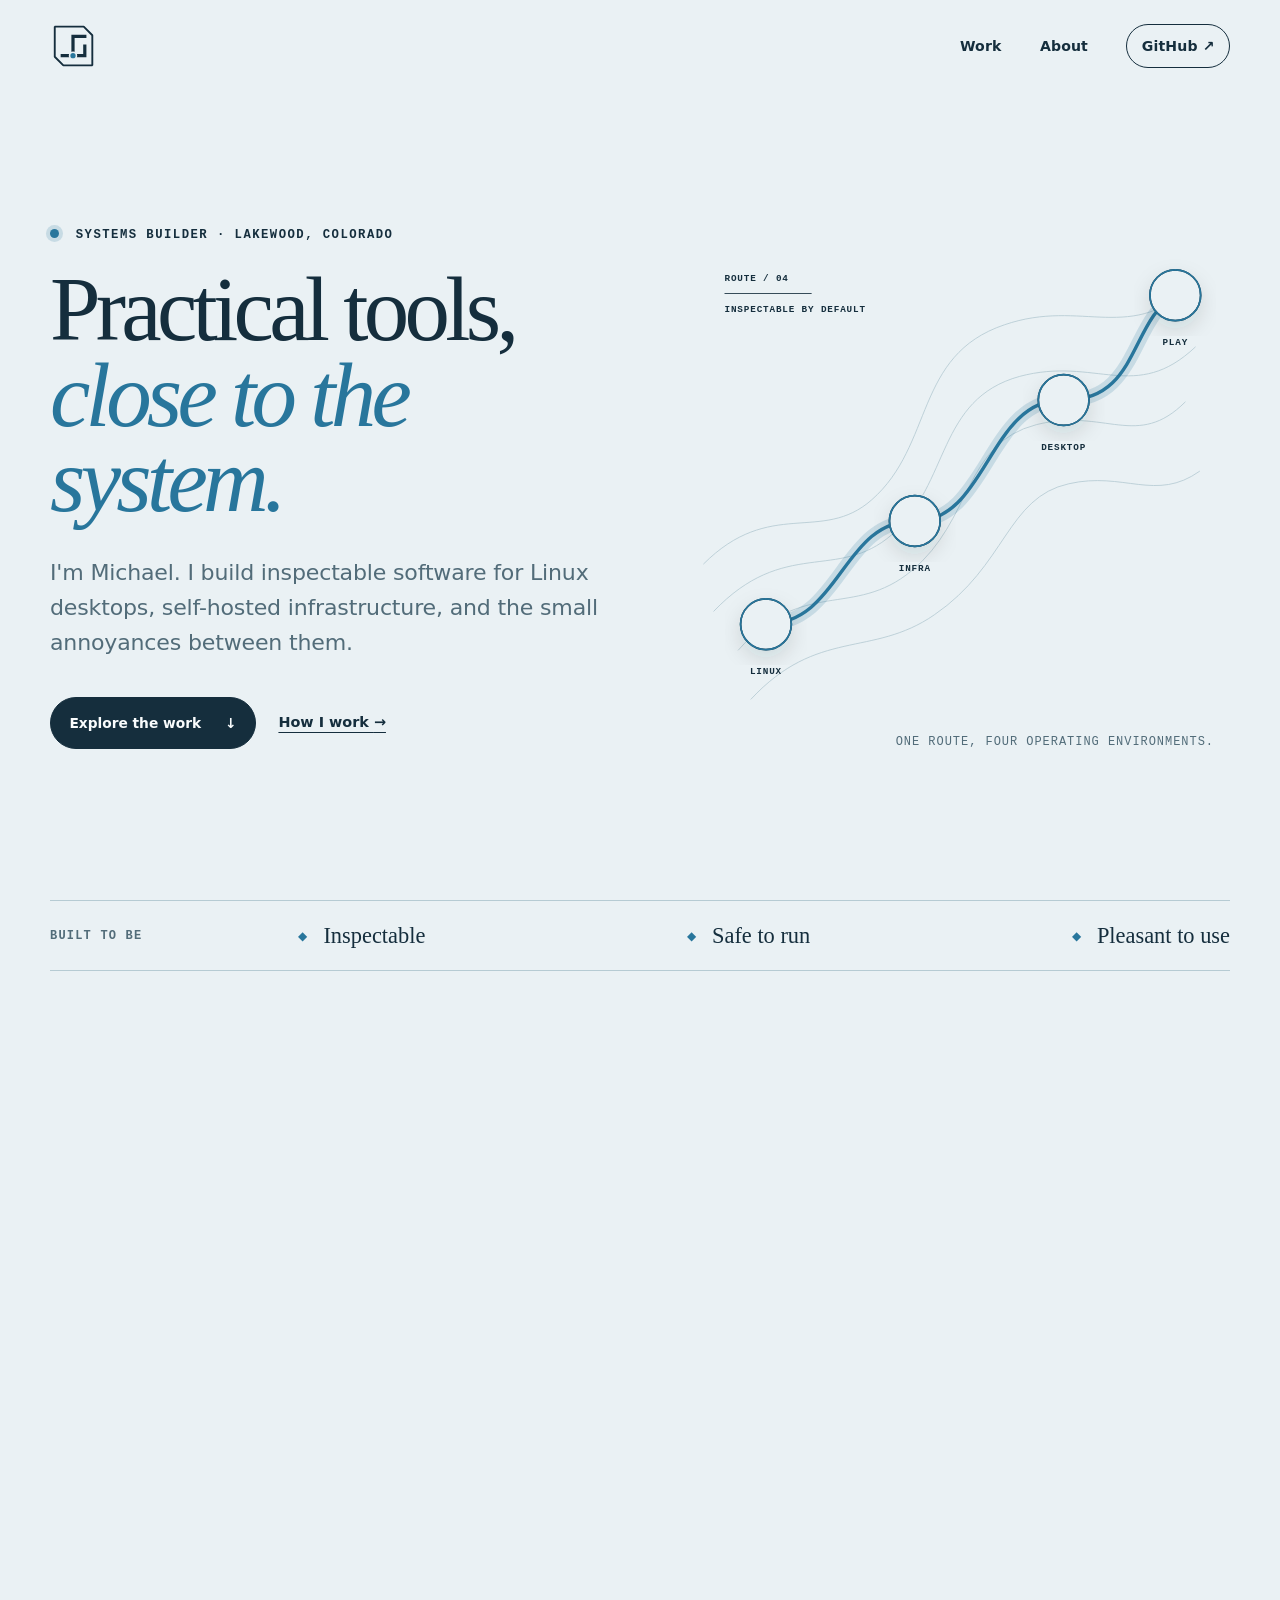
==== commit 7dfc7704: "fix(svg): give the hobby figures fuller hair" ====
--- a/index.html
+++ b/index.html
@@ -206,7 +206,7 @@
           <defs><path id="hobby-flight-path" d="M52 53 C125 10 224 82 315 48 S430 0 500 5 S535 10 548 24 C650 70 808 2 917.35 28" /></defs>
           <g class="hobby-thrower">
             <g class="thrower-man">
-              <circle class="person-skin" cx="25" cy="37" r="4.2" /><path class="man-hair" d="M20.8 37q0-5.2 4.2-5.2t4.2 5.2l-3.2-2-3.2 2Z" /><path class="man-beard" d="m21.8 38.5 3.2 4 3.2-4" />
+              <circle class="person-skin" cx="25" cy="37" r="4.2" /><path class="man-hair" d="M20.3 37.5q-.4-6.6 4.8-6.6 5.1 0 4.6 6.6l-1.5-2.7-1.1-1.2-1 1-2.1-1.2-1.1 2.1-1.2-.8Z" /><path class="man-hair-detail" d="M22.1 33.2q2.8-1.7 5.6.2m-6.4 2.1-.2 2.2m7.7-2.1.1 2.1" /><path class="man-beard" d="m21.8 38.5 3.2 4 3.2-4" />
               <path class="man-glasses" d="M21.2 36h3.2v2.1h-3.2Zm4.4 0h3.2v2.1h-3.2Zm-1.2 1h1.2" /><path class="person-face" d="m25 38 .8 1H25" />
               <path class="person-neck" d="M23.5 41v2h3v-2" /><path class="thrower-body" d="M20 44q5-3 10 0l1.5 14-3.5 2h-6l-3.5-2Z" /><path class="person-clothes" d="M20 48h10m-10.5 9h12M25 45v3" /><path class="throwing-arm" d="M21 46q8-8 15-4l6 5" /><circle class="person-hand throwing-hand" cx="42" cy="47" r="1.5" /><path class="walking-arm" d="M29 46 31 56" /><circle class="person-hand walking-hand" cx="31" cy="56" r="1.4" />
               <path class="thrower-leg thrower-leg-back" d="m23 59-2 8-5 8" /><path class="thrower-leg thrower-leg-front" d="m27 59 3 8 6 7" /><path class="person-shoes" d="M12 75h5m19-1h5" />
@@ -248,7 +248,7 @@
           <path class="route-camp-tree-foreground" d="m325 31-12 20h6l-10 16h9l-7 10h23l-7-10h9l-10-16h6Z" />
           <g class="hobby-cheerers" transform="translate(830 15)">
             <g class="cheerer-man">
-              <circle class="person-skin" cx="8" cy="27" r="4" /><path class="man-hair" d="M4 27q0-5 4-5t4 5l-3-2-3 2Z" /><path class="man-beard" d="m5 28.5 3 3.5 3-3.5" /><path class="man-glasses" d="M4.5 26h3v2h-3Zm4 0h3v2h-3Zm-1 1h1" /><path class="person-face" d="m8 28 .7 1H8" /><path class="person-neck" d="M6.5 31v2h3v-2" />
+              <circle class="person-skin" cx="8" cy="27" r="4" /><path class="man-hair" d="M3.5 27.5q-.4-6.4 4.6-6.4 4.9 0 4.4 6.4L11 24.9l-1-1.2-.9 1-2-1.2-1.2 2.1-1.1-.8Z" /><path class="man-hair-detail" d="M5.2 23.4q2.7-1.7 5.5.2m-6.3 2-.2 2m7.4-2 .1 2" /><path class="man-beard" d="m5 28.5 3 3.5 3-3.5" /><path class="man-glasses" d="M4.5 26h3v2h-3Zm4 0h3v2h-3Zm-1 1h1" /><path class="person-face" d="m8 28 .7 1H8" /><path class="person-neck" d="M6.5 31v2h3v-2" />
               <path class="cheer-man-body" d="M3 34q5-3 10 0l1 12-3 2H5l-3-2Z" /><path class="person-clothes" d="M3.5 38h9M8 34v4M3 45h11" /><path class="cheer-arm cheer-arm-left" d="M4 36-1 29" /><path class="cheer-arm cheer-arm-right" d="m12 36 6-8" /><circle class="person-hand cheer-hand cheer-hand-left" cx="-1" cy="29" r="1.4" /><circle class="person-hand cheer-hand cheer-hand-right" cx="18" cy="28" r="1.4" /><path class="cheer-legs" d="M6 47 4 53 1 59m9-12 2 6 4 6" /><path class="person-shoes" d="M-2 59h4m14 0h4" />
             </g>
             <g class="cheerer-girl">
--- a/assets/site.css
+++ b/assets/site.css
@@ -143,6 +143,7 @@
 .hobby-traveler,.hobby-landed-disc { fill: var(--copper); stroke: var(--paper); stroke-width: 2.5; vector-effect: non-scaling-stroke; }.traveler-disc .disc-body { fill:var(--art-hot);stroke:var(--art-warm); }.traveler-disc .disc-rim { fill:none;stroke:color-mix(in srgb,var(--art-hot) 65%,var(--ink));stroke-width:1.3; }.traveler-disc .disc-mark { fill:var(--scene-celestial);stroke:none; }.hobby-landed-disc { display: none; }
 .hobby-thrower { fill: var(--paper); stroke: var(--ink); stroke-width: 2; stroke-linecap: round; stroke-linejoin: round; vector-effect: non-scaling-stroke; transform-box: view-box; transform-origin: 25px 60px; animation: thrower-exit 24s linear infinite; }.hobby-thrower path { fill: none; }.thrower-body { transform-box: view-box; transform-origin: 25px 47px; animation: drive-lean 24s ease-out infinite; }.throwing-arm { transform-box: view-box; transform-origin: 25px 47px; animation: disc-throw 24s cubic-bezier(.2,.8,.3,1) infinite,throw-arm-visibility 24s linear infinite; }.walking-arm { opacity:0;animation:walk-arm-visibility 24s linear infinite; }.thrower-leg { transform-box: view-box; transform-origin: 25px 60px; }.thrower-leg-front { animation: walk-front 24s ease-in-out infinite; }.thrower-leg-back { animation: walk-back 24s ease-in-out infinite; }
 .person-neck,.person-face,.person-clothes,.girl-clothes,.person-shoes { fill:none;stroke-linecap:round;stroke-linejoin:round; }.person-neck,.person-face,.person-hand { stroke:#9b674d; }.person-hand { fill:#d5a17d;stroke-width:.8; }.person-clothes { stroke:#86b2bd;stroke-width:1; }.girl-clothes { stroke:#a8c49a;stroke-width:1; }.person-shoes { stroke:#293b48;stroke-width:2.2; }
+.hobby-thrower .man-hair,.hobby-cheerers .man-hair { fill:#b96345;stroke:#b96345; }.hobby-thrower .man-hair-detail,.hobby-cheerers .man-hair-detail { fill:none;stroke:#7d4435;stroke-width:.75; }
 .hobby-thrower .person-skin { fill: #d5a17d; stroke: #9b674d; }.hobby-thrower .man-hair { fill: #d99068; stroke: #d99068; }.hobby-thrower .man-beard { stroke: #8b553d; stroke-width: 1.3; }.hobby-thrower .man-glasses { fill: #111; stroke: #111; stroke-width: .8; }.hobby-thrower .thrower-body { fill: #527f91; stroke: #86b2bd; }.hobby-thrower .throwing-arm,.hobby-thrower .walking-arm { stroke:#d5a17d; }.throwing-hand { transform-box:view-box;transform-origin:25px 47px;animation:disc-throw 24s cubic-bezier(.2,.8,.3,1) infinite,throw-arm-visibility 24s linear infinite; }.walking-hand { opacity:0;animation:walk-arm-visibility 24s linear infinite; }.hobby-thrower .thrower-leg { stroke: #293b48; stroke-width: 2.8; }.walking-girl { opacity: 0; animation: companion-join 24s ease-in-out infinite; }.hobby-thrower .girl-hair { fill: #4a2d25; stroke: #4a2d25; }.hobby-thrower .girl-jacket { fill: #78996d; stroke: #a8c49a; }.hobby-thrower .girl-arms { stroke: #d5a17d; }.hobby-thrower .girl-legs { stroke: #343845; stroke-width: 2.6; }.walking-dog { opacity: 0; animation: dog-join 24s ease-in-out infinite; }.hobby-thrower .dog-body { fill: #f5f2e9; stroke: #f5f2e9; }.hobby-thrower .dog-head { fill: #141919; stroke: #141919; }.hobby-thrower .dog-eye { fill:#f5f2e9;stroke:none; }.hobby-thrower .dog-details,.hobby-thrower .dog-feathering { fill:none;stroke:#f5f2e9;stroke-width:1.25; }
 .traveler-disc { transform-box:fill-box;transform-origin:center;animation:traveler-disc-form 24s linear infinite; }.traveler-ufo { opacity: 0; animation: traveler-ufo-form 24s linear infinite; }.traveler-ufo .ufo-shell { fill:var(--art-panel);stroke:var(--art-hot);stroke-width:2.5;transform-box:fill-box;transform-origin:center;scale:.58; }.traveler-ufo .ufo-canopy { fill:var(--art-success);stroke:var(--art-violet);stroke-width:1.2; }.traveler-ufo-lights { fill:var(--art-warm);stroke:none;animation:traveler-ufo-lights 1.8s steps(3,end) infinite; }.traveler-ufo .ufo-beam { fill: color-mix(in srgb,var(--copper) 45%,transparent); stroke: var(--copper); stroke-width: 2.5; opacity: 0; transform-box: fill-box; transform-origin: center top; animation: ufo-beam-cycle 24s linear infinite; }
 .route-bigfoot { fill: #6f4b35; stroke: #d9b18c; stroke-width: 1.8; opacity: 0; scale:1; transform-box:view-box; transform-origin:center; vector-effect: non-scaling-stroke; animation: route-bigfoot-visibility 24s linear infinite,route-rider-depth 24s linear infinite; }
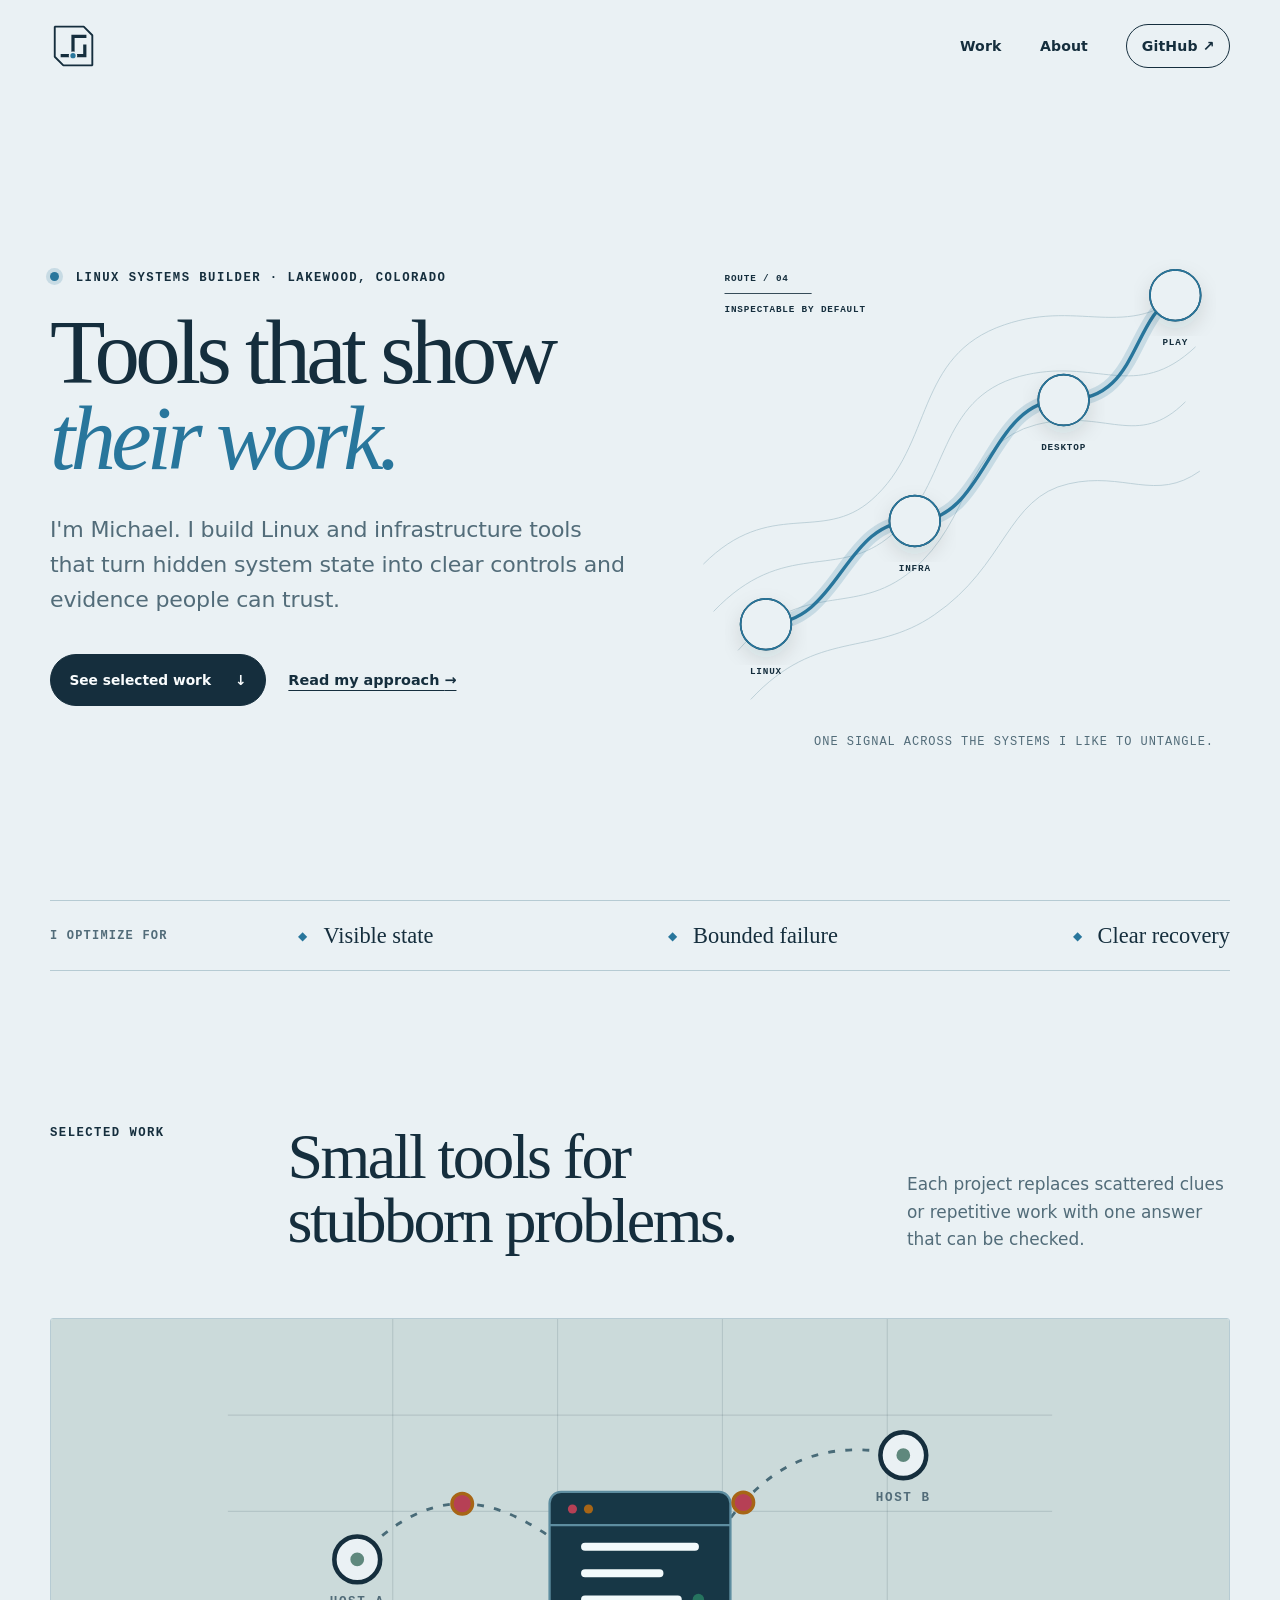
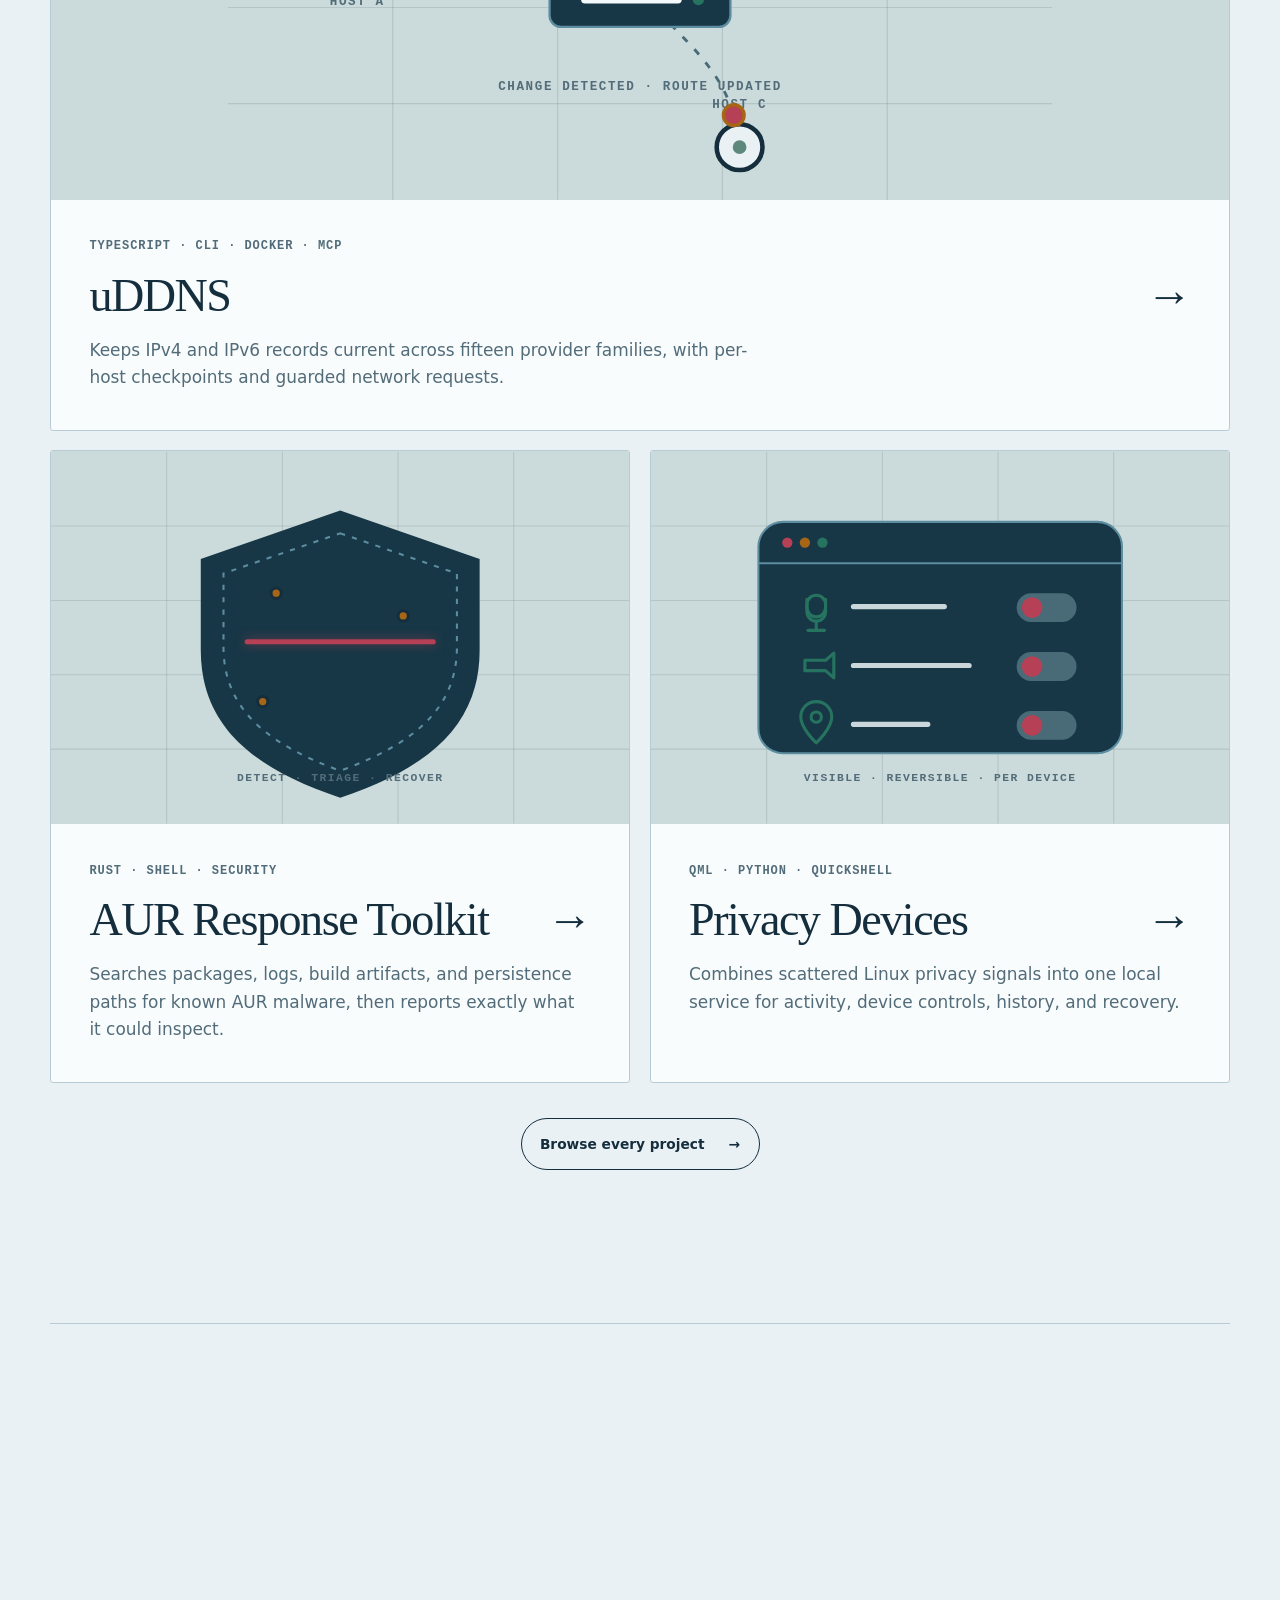
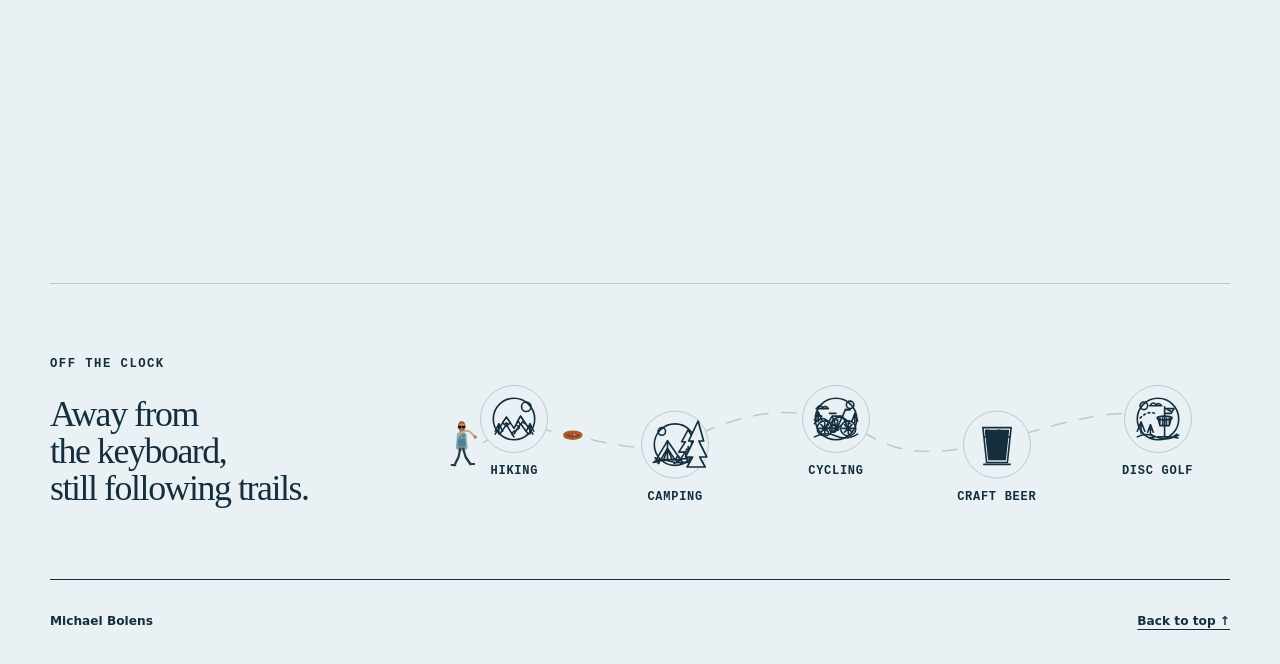
==== commit c0943d5c: "copy(home): sharpen project voice and outcomes" ====
--- a/index.html
+++ b/index.html
@@ -3,11 +3,11 @@
 <head>
   <meta charset="utf-8">
   <meta name="viewport" content="width=device-width, initial-scale=1">
-  <meta name="description" content="Michael Bolens builds inspectable tools for Linux, self-hosting, desktop automation, and gaming.">
+  <meta name="description" content="Michael Bolens builds Linux and infrastructure tools that expose system state and make failures easier to recover from.">
   <meta name="theme-color" content="#eaf1f4" media="(prefers-color-scheme: light)">
   <meta name="theme-color" content="#10232f" media="(prefers-color-scheme: dark)">
-  <meta property="og:title" content="Michael Bolens | systems builder">
-  <meta property="og:description" content="Practical tools, close to the system.">
+  <meta property="og:title" content="Michael Bolens | Linux systems builder">
+  <meta property="og:description" content="Open-source tools with visible system state and clear recovery paths.">
   <meta property="og:type" content="website">
   <meta property="og:url" content="https://bolens.github.io/">
   <meta property="og:site_name" content="Michael Bolens">
@@ -17,7 +17,7 @@
   <meta property="og:image:alt" content="Michael Bolens, systems builder. Practical tools, close to the system.">
   <meta name="twitter:card" content="summary_large_image">
   <meta name="twitter:image" content="https://bolens.github.io/assets/social-card.png">
-  <title>Michael Bolens | systems builder</title>
+  <title>Michael Bolens | Linux systems builder</title>
   <link rel="canonical" href="https://bolens.github.io/">
   <link rel="icon" href="assets/favicon.svg" type="image/svg+xml">
   <script src="/assets/theme-picker.js"></script>
@@ -39,12 +39,12 @@
   <main id="main" tabindex="-1">
     <section class="hero wrap" aria-labelledby="hero-title">
       <div class="hero-copy" data-reveal>
-        <p class="eyebrow"><span class="status-dot" aria-hidden="true"></span> Systems builder · Lakewood, Colorado</p>
-        <h1 id="hero-title">Practical tools,<br><em>close to the system.</em></h1>
-        <p class="lede">I'm Michael. I build inspectable software for Linux desktops, self-hosted infrastructure, and the small annoyances between them.</p>
+        <p class="eyebrow"><span class="status-dot" aria-hidden="true"></span> Linux systems builder · Lakewood, Colorado</p>
+        <h1 id="hero-title">Tools that show<br><em>their work.</em></h1>
+        <p class="lede">I'm Michael. I build Linux and infrastructure tools that turn hidden system state into clear controls and evidence people can trust.</p>
         <div class="hero-actions">
-          <a class="button" href="#selected-work">Explore the work <span aria-hidden="true">↓</span></a>
-          <a class="text-link" href="about/">How I work <span aria-hidden="true">→</span></a>
+          <a class="button" href="#selected-work">See selected work <span aria-hidden="true">↓</span></a>
+          <a class="text-link" href="about/">Read my approach <span aria-hidden="true">→</span></a>
         </div>
       </div>
 
@@ -87,22 +87,22 @@
             <text y="37">INSPECTABLE BY DEFAULT</text>
           </g>
         </svg>
-        <figcaption>One route, four operating environments.</figcaption>
+        <figcaption>One signal across the systems I like to untangle.</figcaption>
       </figure>
     </section>
 
     <section class="principles wrap" aria-label="Working principles" data-reveal>
-      <p>Built to be</p>
+      <p>I optimize for</p>
       <ul>
-        <li>Inspectable</li><li>Safe to run</li><li>Pleasant to use</li>
+        <li>Visible state</li><li>Bounded failure</li><li>Clear recovery</li>
       </ul>
     </section>
 
     <section class="work-section wrap" id="selected-work" aria-labelledby="work-heading">
       <div class="section-heading" data-reveal>
         <p class="eyebrow">Selected work</p>
-        <h2 id="work-heading">Tools that remove friction.</h2>
-        <p>Small, legible systems for problems that deserve a durable answer.</p>
+        <h2 id="work-heading">Small tools for stubborn problems.</h2>
+        <p>Each project replaces scattered clues or repetitive work with one answer that can be checked.</p>
       </div>
 
       <div class="project-list">
@@ -129,7 +129,7 @@
             <div class="project-copy">
               <p class="project-meta">TypeScript · CLI · Docker · MCP</p>
               <h3>uDDNS <span aria-hidden="true">→</span></h3>
-              <p>A small multi-provider dynamic DNS updater with a CLI, Docker deployment, and MCP interface.</p>
+              <p>Keeps IPv4 and IPv6 records current across fifteen provider families, with per-host checkpoints and guarded network requests.</p>
             </div>
           </a>
         </article>
@@ -150,7 +150,7 @@
             <div class="project-copy">
               <p class="project-meta">Rust · Shell · Security</p>
               <h3>AUR Response Toolkit <span aria-hidden="true">→</span></h3>
-              <p>Incident-response tooling for detecting, triaging, and recovering from known AUR malware campaigns.</p>
+              <p>Searches packages, logs, build artifacts, and persistence paths for known AUR malware, then reports exactly what it could inspect.</p>
             </div>
           </a>
         </article>
@@ -172,19 +172,19 @@
             <div class="project-copy">
               <p class="project-meta">QML · Python · Quickshell</p>
               <h3>Privacy Devices <span aria-hidden="true">→</span></h3>
-              <p>Configurable privacy indicators and controls for microphones, cameras, location, and screen sharing.</p>
+              <p>Combines scattered Linux privacy signals into one local service for activity, device controls, history, and recovery.</p>
             </div>
           </a>
         </article>
       </div>
 
-      <p class="all-work" data-reveal><a class="button button-secondary" href="work/">See the project index <span aria-hidden="true">→</span></a></p>
+      <p class="all-work" data-reveal><a class="button button-secondary" href="work/">Browse every project <span aria-hidden="true">→</span></a></p>
     </section>
 
     <section class="toolbox wrap" id="toolbox" aria-labelledby="toolbox-heading" data-reveal>
       <div>
         <p class="eyebrow">Working set</p>
-        <h2 id="toolbox-heading">Across the stack,<br>where the seams show.</h2>
+        <h2 id="toolbox-heading">I work where<br>the layers disagree.</h2>
       </div>
       <dl>
         <div><dt>Systems</dt><dd>Linux · Arch · CachyOS · Hyprland · Omarchy</dd></div>
@@ -196,7 +196,7 @@
     <section class="hobbies wrap" id="off-the-clock" aria-labelledby="hobbies-heading" data-reveal>
       <div class="hobbies-heading">
         <p class="eyebrow">Off the clock</p>
-        <h2 id="hobbies-heading">Following a different kind of route.</h2>
+        <h2 id="hobbies-heading">Away from the keyboard,<br>still following trails.</h2>
       </div>
       <div class="hobby-route">
         <svg class="hobby-trail" viewBox="0 0 1000 96" aria-hidden="true" preserveAspectRatio="none">
--- a/assets/site.css
+++ b/assets/site.css
@@ -45,6 +45,8 @@
 .command-results b { font: 700 .9rem/1.35 var(--sans); }
 .command-results small { color: var(--muted); font-size: .76rem; line-height: 1.35; }
 .command-results i { color: var(--copper); font: normal 700 .64rem/1.3 var(--mono); letter-spacing: .07em; text-transform: uppercase; }
+.command-meta { display:flex!important; grid-auto-flow:column; align-items:center; justify-content:end; gap:.6rem!important; }
+.command-meta kbd { white-space:nowrap; }
 .command-empty { margin: 0; padding: 2.5rem 1rem; color: var(--muted); text-align: center; }
 .command-palette footer { display: flex; gap: 1rem; padding: .65rem 1rem; border-top: 1px solid var(--line); color: var(--muted); font: 700 .65rem/1.4 var(--mono); }
 .command-palette footer span { display: flex; align-items: center; gap: .3rem; }
@@ -143,7 +145,7 @@
 .hobby-traveler,.hobby-landed-disc { fill: var(--copper); stroke: var(--paper); stroke-width: 2.5; vector-effect: non-scaling-stroke; }.traveler-disc .disc-body { fill:var(--art-hot);stroke:var(--art-warm); }.traveler-disc .disc-rim { fill:none;stroke:color-mix(in srgb,var(--art-hot) 65%,var(--ink));stroke-width:1.3; }.traveler-disc .disc-mark { fill:var(--scene-celestial);stroke:none; }.hobby-landed-disc { display: none; }
 .hobby-thrower { fill: var(--paper); stroke: var(--ink); stroke-width: 2; stroke-linecap: round; stroke-linejoin: round; vector-effect: non-scaling-stroke; transform-box: view-box; transform-origin: 25px 60px; animation: thrower-exit 24s linear infinite; }.hobby-thrower path { fill: none; }.thrower-body { transform-box: view-box; transform-origin: 25px 47px; animation: drive-lean 24s ease-out infinite; }.throwing-arm { transform-box: view-box; transform-origin: 25px 47px; animation: disc-throw 24s cubic-bezier(.2,.8,.3,1) infinite,throw-arm-visibility 24s linear infinite; }.walking-arm { opacity:0;animation:walk-arm-visibility 24s linear infinite; }.thrower-leg { transform-box: view-box; transform-origin: 25px 60px; }.thrower-leg-front { animation: walk-front 24s ease-in-out infinite; }.thrower-leg-back { animation: walk-back 24s ease-in-out infinite; }
 .person-neck,.person-face,.person-clothes,.girl-clothes,.person-shoes { fill:none;stroke-linecap:round;stroke-linejoin:round; }.person-neck,.person-face,.person-hand { stroke:#9b674d; }.person-hand { fill:#d5a17d;stroke-width:.8; }.person-clothes { stroke:#86b2bd;stroke-width:1; }.girl-clothes { stroke:#a8c49a;stroke-width:1; }.person-shoes { stroke:#293b48;stroke-width:2.2; }
-.hobby-thrower .man-hair,.hobby-cheerers .man-hair { fill:#b96345;stroke:#b96345; }.hobby-thrower .man-hair-detail,.hobby-cheerers .man-hair-detail { fill:none;stroke:#7d4435;stroke-width:.75; }
+.hobby-thrower .man-hair-detail,.hobby-cheerers .man-hair-detail { fill:none;stroke:#7d4435;stroke-width:.75; }
 .hobby-thrower .person-skin { fill: #d5a17d; stroke: #9b674d; }.hobby-thrower .man-hair { fill: #d99068; stroke: #d99068; }.hobby-thrower .man-beard { stroke: #8b553d; stroke-width: 1.3; }.hobby-thrower .man-glasses { fill: #111; stroke: #111; stroke-width: .8; }.hobby-thrower .thrower-body { fill: #527f91; stroke: #86b2bd; }.hobby-thrower .throwing-arm,.hobby-thrower .walking-arm { stroke:#d5a17d; }.throwing-hand { transform-box:view-box;transform-origin:25px 47px;animation:disc-throw 24s cubic-bezier(.2,.8,.3,1) infinite,throw-arm-visibility 24s linear infinite; }.walking-hand { opacity:0;animation:walk-arm-visibility 24s linear infinite; }.hobby-thrower .thrower-leg { stroke: #293b48; stroke-width: 2.8; }.walking-girl { opacity: 0; animation: companion-join 24s ease-in-out infinite; }.hobby-thrower .girl-hair { fill: #4a2d25; stroke: #4a2d25; }.hobby-thrower .girl-jacket { fill: #78996d; stroke: #a8c49a; }.hobby-thrower .girl-arms { stroke: #d5a17d; }.hobby-thrower .girl-legs { stroke: #343845; stroke-width: 2.6; }.walking-dog { opacity: 0; animation: dog-join 24s ease-in-out infinite; }.hobby-thrower .dog-body { fill: #f5f2e9; stroke: #f5f2e9; }.hobby-thrower .dog-head { fill: #141919; stroke: #141919; }.hobby-thrower .dog-eye { fill:#f5f2e9;stroke:none; }.hobby-thrower .dog-details,.hobby-thrower .dog-feathering { fill:none;stroke:#f5f2e9;stroke-width:1.25; }
 .traveler-disc { transform-box:fill-box;transform-origin:center;animation:traveler-disc-form 24s linear infinite; }.traveler-ufo { opacity: 0; animation: traveler-ufo-form 24s linear infinite; }.traveler-ufo .ufo-shell { fill:var(--art-panel);stroke:var(--art-hot);stroke-width:2.5;transform-box:fill-box;transform-origin:center;scale:.58; }.traveler-ufo .ufo-canopy { fill:var(--art-success);stroke:var(--art-violet);stroke-width:1.2; }.traveler-ufo-lights { fill:var(--art-warm);stroke:none;animation:traveler-ufo-lights 1.8s steps(3,end) infinite; }.traveler-ufo .ufo-beam { fill: color-mix(in srgb,var(--copper) 45%,transparent); stroke: var(--copper); stroke-width: 2.5; opacity: 0; transform-box: fill-box; transform-origin: center top; animation: ufo-beam-cycle 24s linear infinite; }
 .route-bigfoot { fill: #6f4b35; stroke: #d9b18c; stroke-width: 1.8; opacity: 0; scale:1; transform-box:view-box; transform-origin:center; vector-effect: non-scaling-stroke; animation: route-bigfoot-visibility 24s linear infinite,route-rider-depth 24s linear infinite; }
@@ -151,6 +153,7 @@
 .route-bike { fill: none; stroke: var(--copper); stroke-width: 2; stroke-linecap: round; stroke-linejoin: round; opacity: 0; scale:1; transform-box:view-box; transform-origin:center; vector-effect: non-scaling-stroke; animation: route-bike-visibility 24s linear infinite,route-rider-depth 24s linear infinite; }.route-bike-tires { stroke:var(--ink); }.route-bike-frame { stroke:var(--art-hot); }.route-bike-saddle { stroke:var(--art-warm); }.route-bike-wheel { stroke:var(--art-cool);transform-box:fill-box;transform-origin:center;animation:hobby-pedal 1.2s linear infinite; }
 .route-camp-tree-foreground { fill:var(--paper);stroke:var(--ink);stroke-width:1.7;stroke-linejoin:round;opacity:1;vector-effect:non-scaling-stroke;animation:route-tree-color 24s linear infinite; }
 .hobby-cheerers { opacity:0;stroke-linecap:round;stroke-linejoin:round;vector-effect:non-scaling-stroke;animation:cheerers-arrive 24s ease-out infinite; }.hobby-cheerers .person-skin { fill:#d5a17d;stroke:#9b674d; }.hobby-cheerers .man-hair { fill:#d99068;stroke:#d99068; }.hobby-cheerers .man-beard { fill:none;stroke:#8b553d; }.hobby-cheerers .man-glasses { fill:#111;stroke:#111;stroke-width:.7; }.hobby-cheerers .cheer-man-body { fill:#527f91;stroke:#86b2bd; }.hobby-cheerers .girl-hair { fill:#4a2d25;stroke:#4a2d25; }.hobby-cheerers .girl-jacket { fill:#78996d;stroke:#a8c49a; }.hobby-cheerers .cheer-arm,.hobby-cheerers .cheer-hand { transform-box:view-box; }.hobby-cheerers .cheer-arm { fill:none;stroke:#d5a17d;stroke-width:2.2; }.hobby-cheerers .cheer-arm-left,.hobby-cheerers .cheer-hand-left { transform-origin:4px 36px;animation:cheer-left 24s ease-in-out infinite; }.hobby-cheerers .cheer-arm-right,.hobby-cheerers .cheer-hand-right { transform-origin:12px 36px;animation:cheer-right 24s ease-in-out infinite; }.cheerer-girl .cheer-arm-left,.cheerer-girl .cheer-hand-left { transform-origin:24px 38px; }.cheerer-girl .cheer-arm-right,.cheerer-girl .cheer-hand-right { transform-origin:32px 38px; }.hobby-cheerers .cheer-legs { fill:none;stroke:#343845;stroke-width:2.4; }.hobby-cheerers .dog-body { fill:#f5f2e9;stroke:#f5f2e9; }.hobby-cheerers .dog-head { fill:#141919;stroke:#141919; }.hobby-cheerers .dog-eye { fill:#f5f2e9;stroke:none; }.hobby-cheerers .dog-details,.hobby-cheerers .dog-feathering { fill:none;stroke:#f5f2e9;stroke-width:1.2; }.cheerer-dog { animation:cheer-dog 24s ease-in-out infinite; }
+.hobby-thrower .thrower-man>.person-skin,.hobby-cheerers .cheerer-man>.person-skin { stroke:none; }.hobby-thrower .thrower-man>.man-hair,.hobby-cheerers .cheerer-man>.man-hair { fill:#b96345;stroke:none; }
 .beer-disc-handoff { opacity:0;fill:var(--copper);stroke:var(--paper);stroke-width:1.6;transform-box:view-box;transform-origin:23px 3px;animation:beer-disc-handoff 24s linear infinite; }.beer-disc-handoff path { fill:none; }.beer-tap { opacity:0;transform-box:view-box;transform-origin:23px 6px;animation:traveler-tap-form 24s linear infinite; }.hobby-route .beer-tap .tap-body { fill:var(--copper);stroke:var(--paper);stroke-width:2;animation:color-tap-head 24s linear infinite; }.tap-badge { fill:var(--art-hot);stroke:var(--art-warm);stroke-width:1; }.tap-badge-mark { fill:var(--art-warm);stroke:none; }.tap-hardware { fill:none;stroke:var(--art-cool);stroke-width:1.35; }.hobby-route .beer-tap .tap-stream { fill:none;stroke:var(--art-warm);stroke-width:2.5;stroke-dasharray:3 2;opacity:0;animation:tap-flow 1s linear infinite,tap-stream-visibility 24s linear infinite; }
 .hobby-route ul { display: grid; grid-template-columns: repeat(5,1fr); gap: clamp(.35rem,1.3vw,1rem); margin: 0; padding: 0; list-style: none; }
 .hobby-route li { display: grid; justify-items: center; gap: .65rem; min-width: 0; color: var(--ink); font: 700 clamp(.66rem,1vw,.75rem)/1.2 var(--mono); letter-spacing: .06em; text-align: center; text-transform: uppercase; }
@@ -265,7 +268,7 @@
 .case-route a[data-visited] circle { stroke: var(--copper); }
 .case-route a:focus-visible circle { stroke: var(--ink); stroke-width: 7; }
 .case-story { counter-reset: case-chapter; }
-.case-story section { position: relative; scroll-margin-top: clamp(8.5rem,16vw,12rem); }
+.case-story section { position: relative; scroll-margin-top: clamp(8.5rem,16vw,12rem); scroll-snap-align:start; scroll-snap-stop:normal; }
 .case-story section::before { content: ''; position: absolute; top: clamp(4rem,8vw,7rem); bottom: clamp(4rem,8vw,7rem); left: -14px; width: 4px; background: var(--copper); opacity: 0; transition: opacity .25s ease; }
 .case-story section.is-active::before { opacity: 1; }
 .case-story section.is-active > .eyebrow { color: var(--copper); }
@@ -282,6 +285,15 @@
 @supports (animation-timeline: view()) {
   [data-reveal]:not(.hero-copy):not(.signal-map) { animation: reveal linear both; animation-timeline: view(); animation-range: entry 0% entry 22%; }
   @keyframes reveal { from { opacity: .01; translate: 0 20px; } to { opacity: 1; translate: 0; } }
+  .case-story > section { view-timeline-name:--case-chapter; view-timeline-axis:block; }
+  .case-story > section > .eyebrow,.case-story > section > h2,.case-story > section > .prose { animation:case-chapter-reveal linear both; animation-timeline:--case-chapter; }
+  .case-story > section > .eyebrow { animation-range:entry 2% cover 22%; }
+  .case-story > section > h2 { animation-range:entry 5% cover 27%; }
+  .case-story > section > .prose { animation-range:entry 8% cover 32%; }
+  @keyframes case-chapter-reveal { from { opacity:.28; translate:0 18px; } to { opacity:1; translate:0; } }
+}
+@media (min-width:781px) and (min-height:700px) {
+  html:has(.case-story) { scroll-snap-type:y proximity; scroll-padding-top:clamp(8.5rem,16vw,12rem); }
 }
 @view-transition { navigation: auto; }
 ::view-transition-image-pair(root) { isolation: auto; }
@@ -320,7 +332,7 @@
 }
 @media (max-width: 430px) { .site-header nav a:first-child { display: none; } h1 { font-size: clamp(3.1rem, 16vw, 4.6rem); }.hero-actions { align-items: flex-start; flex-direction: column; }.signal-map { margin-inline: -8px; }.palette-panels { width:min(18rem,calc(100vw - 2rem));grid-template-columns:1fr;max-height:calc(100dvh - 6rem);overflow-y:auto; }.palette-picker .theme-options { border-top:1px solid var(--line); } }
 @media (prefers-reduced-motion: reduce) {
-  html { scroll-behavior: auto; }.hobby-traveler,.route-bigfoot,.route-bike,.ddns-packets { display: none; }.visual-shield .check { stroke-dashoffset: 0; }.hobby-landed-disc { display: block; }.hobby-route li,.hobby-route li > svg,.hobby-thrower,.throwing-arm { animation: none; } *,*::before,*::after { animation-duration: .01ms !important; animation-iteration-count: 1 !important; transition-duration: .01ms !important; } ::view-transition-group(*),::view-transition-old(*),::view-transition-new(*) { animation-duration: .01ms !important; animation-delay: 0s !important; }
+  html { scroll-behavior:auto; scroll-snap-type:none!important; }.case-story section { scroll-snap-align:none; }.hobby-traveler,.route-bigfoot,.route-bike,.ddns-packets { display: none; }.visual-shield .check { stroke-dashoffset: 0; }.hobby-landed-disc { display: block; }.hobby-route li,.hobby-route li > svg,.hobby-thrower,.throwing-arm { animation: none; } *,*::before,*::after { animation-duration: .01ms !important; animation-iteration-count: 1 !important; transition-duration: .01ms !important; } ::view-transition-group(*),::view-transition-old(*),::view-transition-new(*) { animation-duration: .01ms !important; animation-delay: 0s !important; }
 }
 @media (prefers-color-scheme: dark) {
   :root:not([data-theme]) { color-scheme: dark; --paper:#10232f;--snow:#152c39;--ink:#eaf6fa;--muted:#b5cbd4;--copper:#70bce2;--lichen:#83b7aa;--line:#385767;--scene-sky:#101936;--scene-sky-edge:#496a82;--scene-celestial:#f4e7b2;--art-hot:#ff7d91;--art-warm:#f5bd63;--art-success:#72d3b5;--art-cool:#72c1df;--art-violet:#b89ae9;--art-panel:#081923;--art-panel-line:#5e91a6;--art-on-panel:#f5fcff;--art-track:#7195a4;--art-forest:#78b995; }
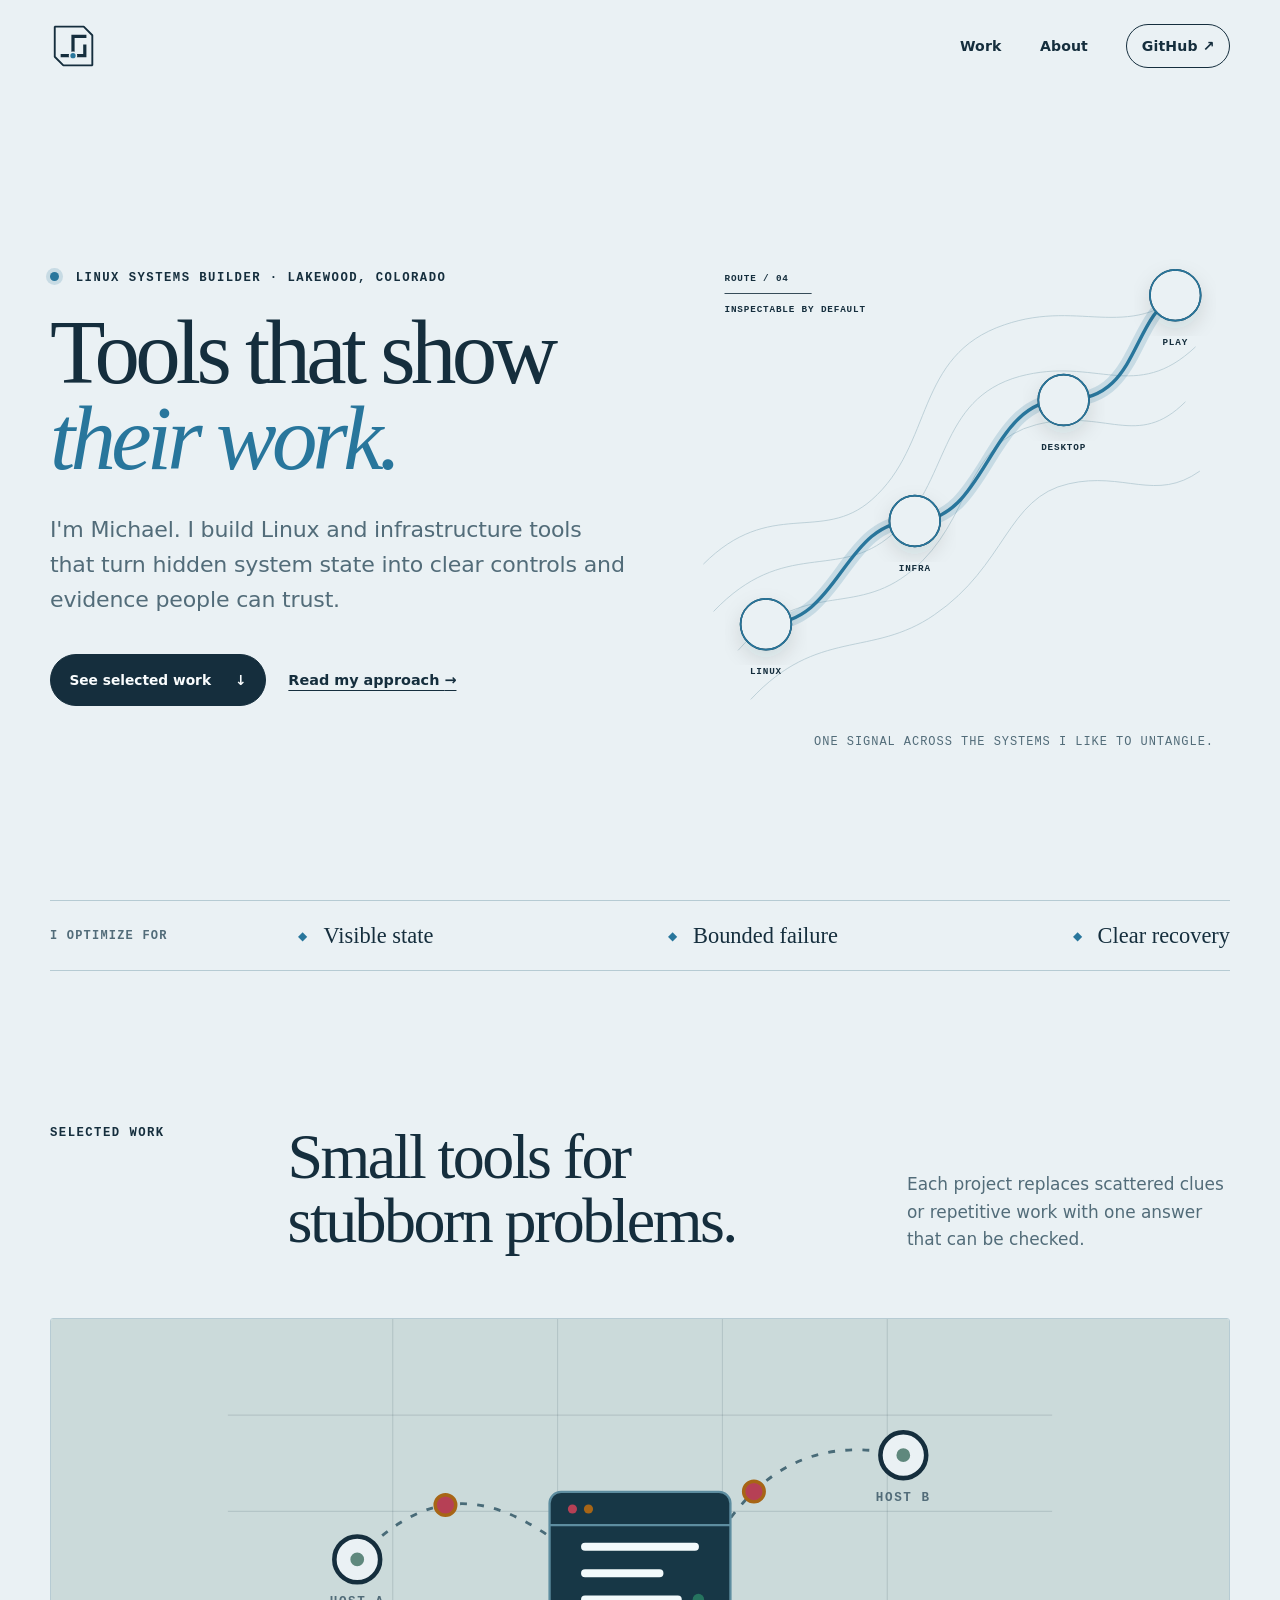
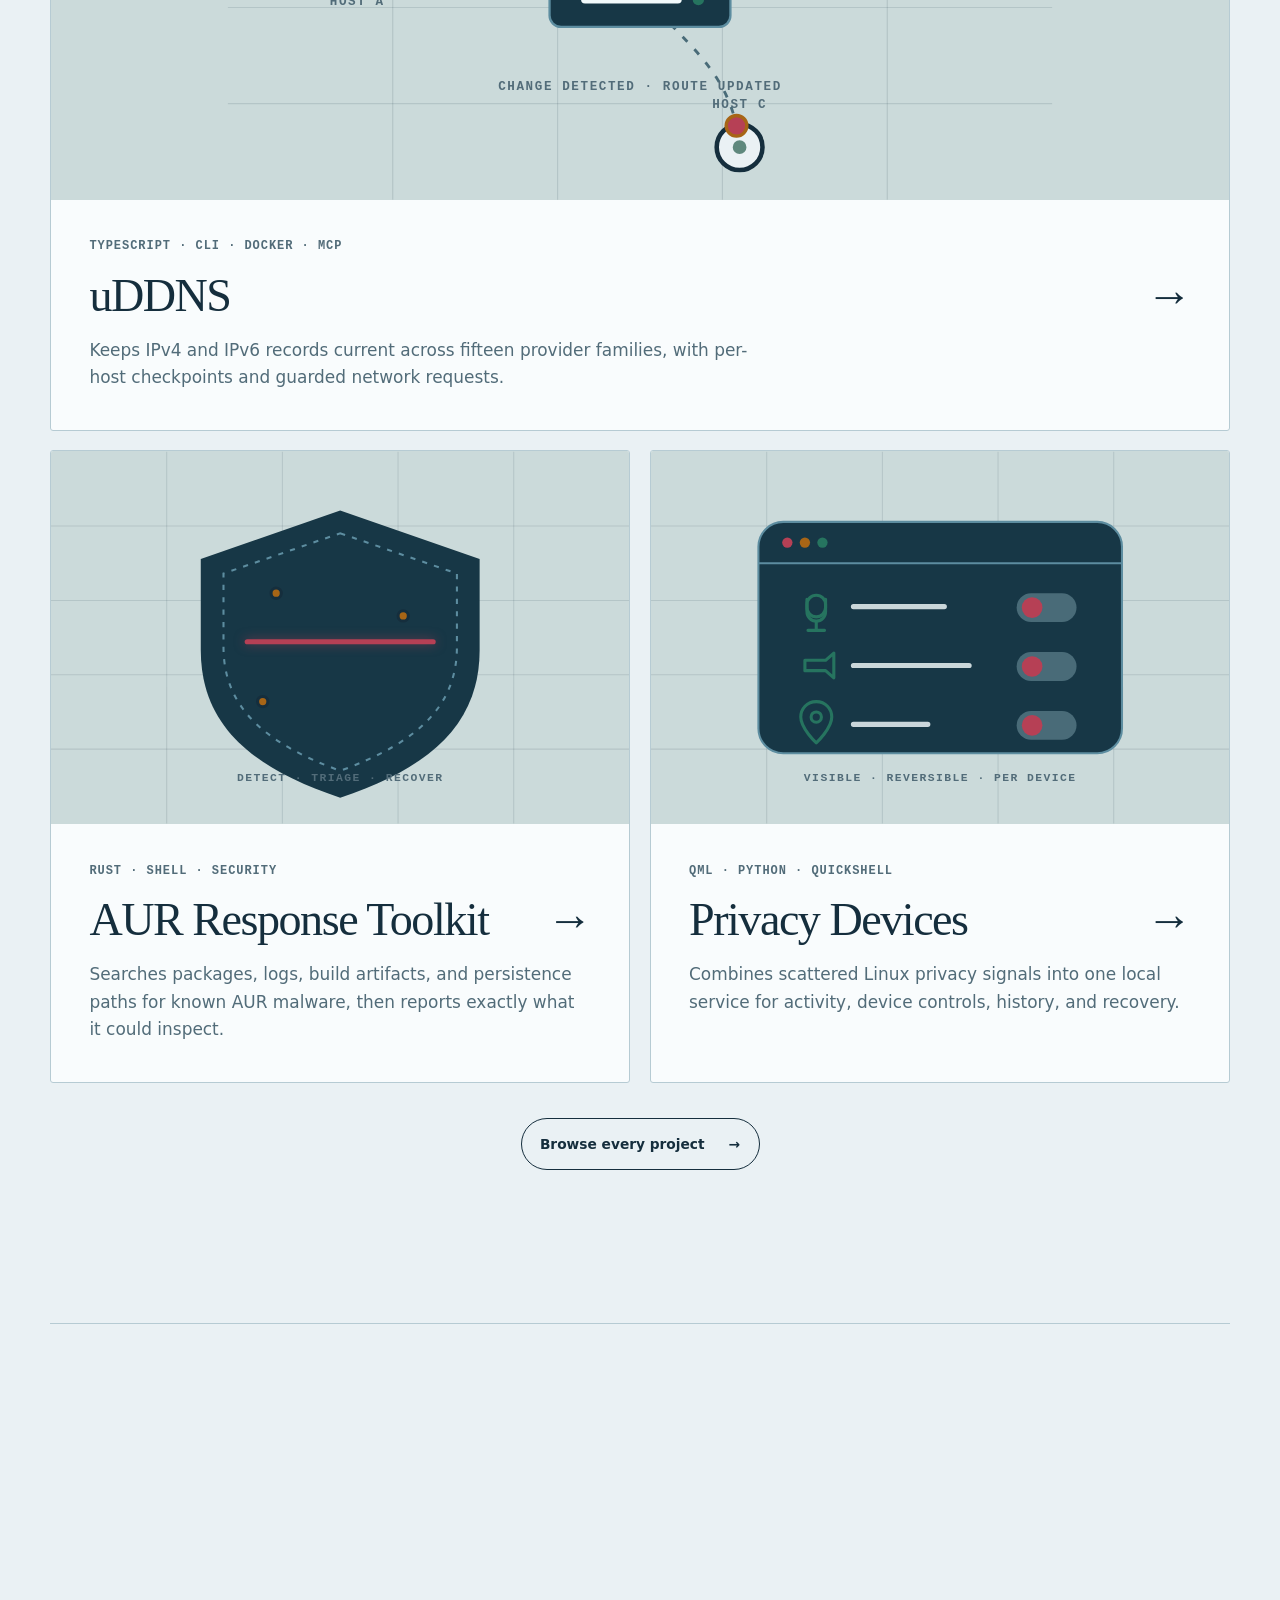
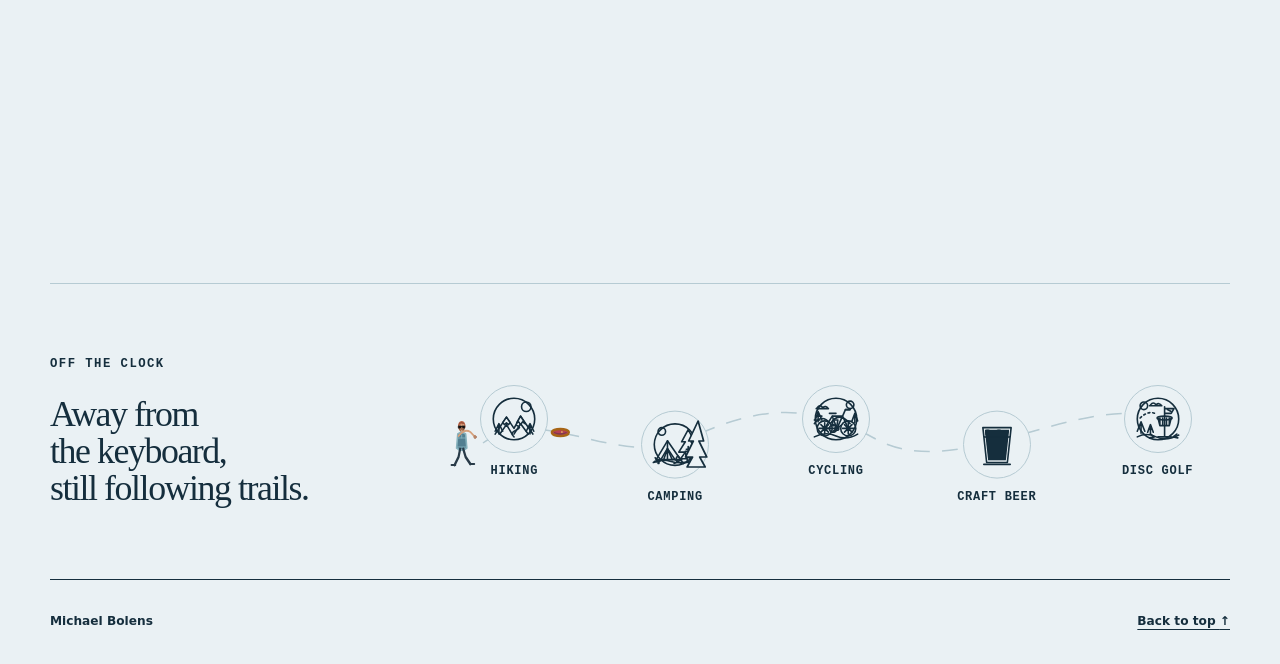
==== commit ff692fca: "fix(svg): smooth the male jawline" ====
--- a/index.html
+++ b/index.html
@@ -208,7 +208,7 @@
             <g class="thrower-man">
               <circle class="person-skin" cx="25" cy="37" r="4.2" /><path class="man-hair" d="M20.3 37.5q-.4-6.6 4.8-6.6 5.1 0 4.6 6.6l-1.5-2.7-1.1-1.2-1 1-2.1-1.2-1.1 2.1-1.2-.8Z" /><path class="man-hair-detail" d="M22.1 33.2q2.8-1.7 5.6.2m-6.4 2.1-.2 2.2m7.7-2.1.1 2.1" /><path class="man-beard" d="m21.8 38.5 3.2 4 3.2-4" />
               <path class="man-glasses" d="M21.2 36h3.2v2.1h-3.2Zm4.4 0h3.2v2.1h-3.2Zm-1.2 1h1.2" /><path class="person-face" d="m25 38 .8 1H25" />
-              <path class="person-neck" d="M23.5 41v2h3v-2" /><path class="thrower-body" d="M20 44q5-3 10 0l1.5 14-3.5 2h-6l-3.5-2Z" /><path class="person-clothes" d="M20 48h10m-10.5 9h12M25 45v3" /><path class="throwing-arm" d="M21 46q8-8 15-4l6 5" /><circle class="person-hand throwing-hand" cx="42" cy="47" r="1.5" /><path class="walking-arm" d="M29 46 31 56" /><circle class="person-hand walking-hand" cx="31" cy="56" r="1.4" />
+              <path class="person-neck man-neck" d="M23.4 40.5h3.2v4h-3.2Z" /><path class="thrower-body" d="M20 44q5-3 10 0l1.5 14-3.5 2h-6l-3.5-2Z" /><path class="person-clothes" d="M20 48h10m-10.5 9h12M25 45v3" /><path class="throwing-arm" d="M21 46q8-8 15-4l6 5" /><circle class="person-hand throwing-hand" cx="42" cy="47" r="1.5" /><path class="walking-arm" d="M29 46 31 56" /><circle class="person-hand walking-hand" cx="31" cy="56" r="1.4" />
               <path class="thrower-leg thrower-leg-back" d="m23 59-2 8-5 8" /><path class="thrower-leg thrower-leg-front" d="m27 59 3 8 6 7" /><path class="person-shoes" d="M12 75h5m19-1h5" />
             </g>
             <g class="walking-girl">
@@ -248,7 +248,7 @@
           <path class="route-camp-tree-foreground" d="m325 31-12 20h6l-10 16h9l-7 10h23l-7-10h9l-10-16h6Z" />
           <g class="hobby-cheerers" transform="translate(830 15)">
             <g class="cheerer-man">
-              <circle class="person-skin" cx="8" cy="27" r="4" /><path class="man-hair" d="M3.5 27.5q-.4-6.4 4.6-6.4 4.9 0 4.4 6.4L11 24.9l-1-1.2-.9 1-2-1.2-1.2 2.1-1.1-.8Z" /><path class="man-hair-detail" d="M5.2 23.4q2.7-1.7 5.5.2m-6.3 2-.2 2m7.4-2 .1 2" /><path class="man-beard" d="m5 28.5 3 3.5 3-3.5" /><path class="man-glasses" d="M4.5 26h3v2h-3Zm4 0h3v2h-3Zm-1 1h1" /><path class="person-face" d="m8 28 .7 1H8" /><path class="person-neck" d="M6.5 31v2h3v-2" />
+              <circle class="person-skin" cx="8" cy="27" r="4" /><path class="man-hair" d="M3.5 27.5q-.4-6.4 4.6-6.4 4.9 0 4.4 6.4L11 24.9l-1-1.2-.9 1-2-1.2-1.2 2.1-1.1-.8Z" /><path class="man-hair-detail" d="M5.2 23.4q2.7-1.7 5.5.2m-6.3 2-.2 2m7.4-2 .1 2" /><path class="man-beard" d="m5 28.5 3 3.5 3-3.5" /><path class="man-glasses" d="M4.5 26h3v2h-3Zm4 0h3v2h-3Zm-1 1h1" /><path class="person-face" d="m8 28 .7 1H8" /><path class="person-neck man-neck" d="M6.4 30.5h3.2v4H6.4Z" />
               <path class="cheer-man-body" d="M3 34q5-3 10 0l1 12-3 2H5l-3-2Z" /><path class="person-clothes" d="M3.5 38h9M8 34v4M3 45h11" /><path class="cheer-arm cheer-arm-left" d="M4 36-1 29" /><path class="cheer-arm cheer-arm-right" d="m12 36 6-8" /><circle class="person-hand cheer-hand cheer-hand-left" cx="-1" cy="29" r="1.4" /><circle class="person-hand cheer-hand cheer-hand-right" cx="18" cy="28" r="1.4" /><path class="cheer-legs" d="M6 47 4 53 1 59m9-12 2 6 4 6" /><path class="person-shoes" d="M-2 59h4m14 0h4" />
             </g>
             <g class="cheerer-girl">
--- a/assets/site.css
+++ b/assets/site.css
@@ -154,6 +154,7 @@
 .route-camp-tree-foreground { fill:var(--paper);stroke:var(--ink);stroke-width:1.7;stroke-linejoin:round;opacity:1;vector-effect:non-scaling-stroke;animation:route-tree-color 24s linear infinite; }
 .hobby-cheerers { opacity:0;stroke-linecap:round;stroke-linejoin:round;vector-effect:non-scaling-stroke;animation:cheerers-arrive 24s ease-out infinite; }.hobby-cheerers .person-skin { fill:#d5a17d;stroke:#9b674d; }.hobby-cheerers .man-hair { fill:#d99068;stroke:#d99068; }.hobby-cheerers .man-beard { fill:none;stroke:#8b553d; }.hobby-cheerers .man-glasses { fill:#111;stroke:#111;stroke-width:.7; }.hobby-cheerers .cheer-man-body { fill:#527f91;stroke:#86b2bd; }.hobby-cheerers .girl-hair { fill:#4a2d25;stroke:#4a2d25; }.hobby-cheerers .girl-jacket { fill:#78996d;stroke:#a8c49a; }.hobby-cheerers .cheer-arm,.hobby-cheerers .cheer-hand { transform-box:view-box; }.hobby-cheerers .cheer-arm { fill:none;stroke:#d5a17d;stroke-width:2.2; }.hobby-cheerers .cheer-arm-left,.hobby-cheerers .cheer-hand-left { transform-origin:4px 36px;animation:cheer-left 24s ease-in-out infinite; }.hobby-cheerers .cheer-arm-right,.hobby-cheerers .cheer-hand-right { transform-origin:12px 36px;animation:cheer-right 24s ease-in-out infinite; }.cheerer-girl .cheer-arm-left,.cheerer-girl .cheer-hand-left { transform-origin:24px 38px; }.cheerer-girl .cheer-arm-right,.cheerer-girl .cheer-hand-right { transform-origin:32px 38px; }.hobby-cheerers .cheer-legs { fill:none;stroke:#343845;stroke-width:2.4; }.hobby-cheerers .dog-body { fill:#f5f2e9;stroke:#f5f2e9; }.hobby-cheerers .dog-head { fill:#141919;stroke:#141919; }.hobby-cheerers .dog-eye { fill:#f5f2e9;stroke:none; }.hobby-cheerers .dog-details,.hobby-cheerers .dog-feathering { fill:none;stroke:#f5f2e9;stroke-width:1.2; }.cheerer-dog { animation:cheer-dog 24s ease-in-out infinite; }
 .hobby-thrower .thrower-man>.person-skin,.hobby-cheerers .cheerer-man>.person-skin { stroke:none; }.hobby-thrower .thrower-man>.man-hair,.hobby-cheerers .cheerer-man>.man-hair { fill:#b96345;stroke:none; }
+.hobby-thrower .thrower-man>.man-neck,.hobby-cheerers .cheerer-man>.man-neck { fill:#d5a17d;stroke:none; }
 .beer-disc-handoff { opacity:0;fill:var(--copper);stroke:var(--paper);stroke-width:1.6;transform-box:view-box;transform-origin:23px 3px;animation:beer-disc-handoff 24s linear infinite; }.beer-disc-handoff path { fill:none; }.beer-tap { opacity:0;transform-box:view-box;transform-origin:23px 6px;animation:traveler-tap-form 24s linear infinite; }.hobby-route .beer-tap .tap-body { fill:var(--copper);stroke:var(--paper);stroke-width:2;animation:color-tap-head 24s linear infinite; }.tap-badge { fill:var(--art-hot);stroke:var(--art-warm);stroke-width:1; }.tap-badge-mark { fill:var(--art-warm);stroke:none; }.tap-hardware { fill:none;stroke:var(--art-cool);stroke-width:1.35; }.hobby-route .beer-tap .tap-stream { fill:none;stroke:var(--art-warm);stroke-width:2.5;stroke-dasharray:3 2;opacity:0;animation:tap-flow 1s linear infinite,tap-stream-visibility 24s linear infinite; }
 .hobby-route ul { display: grid; grid-template-columns: repeat(5,1fr); gap: clamp(.35rem,1.3vw,1rem); margin: 0; padding: 0; list-style: none; }
 .hobby-route li { display: grid; justify-items: center; gap: .65rem; min-width: 0; color: var(--ink); font: 700 clamp(.66rem,1vw,.75rem)/1.2 var(--mono); letter-spacing: .06em; text-align: center; text-transform: uppercase; }
@@ -415,7 +416,7 @@
 .bigfoot { transform-box:view-box; transform-origin:350px 643px; scale:1.1; filter:none; }
 .moth-wing { transform-box: view-box; }.wing-left { transform-origin: 752px 512px; animation: wing-left 6s ease-in-out infinite; }.wing-right { transform-origin: 758px 512px; animation: wing-right 6s ease-in-out infinite; }
 .roasting-arm { transform-box: view-box; animation: roast-turn 5s ease-in-out infinite; }
-.arm-bigfoot { transform-origin: 381px 523px; }.arm-alien { transform-origin: 469px 526px; animation-delay: -1.2s; }.arm-moth { transform-origin: 728px 526px; animation-delay: -2.4s; }.arm-dogman { transform-origin: 846px 527px; animation-delay: -3.6s; }
+.arm-bigfoot { transform-origin: 381px 523px; }.arm-alien { transform-origin: 520px 526px; animation-delay: -1.2s; }.arm-moth { transform-origin: 728px 526px; animation-delay: -2.4s; }.arm-dogman { transform-origin: 846px 527px; animation-delay: -3.6s; }
 .flame { transform-box: view-box; transform-origin: 608px 648px; }.flame-outer { animation: fire-dance .92s ease-in-out infinite alternate; }.flame-inner { animation: fire-dance .64s -.3s ease-in-out infinite alternate-reverse; }.flame-core { animation: fire-dance .48s -.16s ease-in-out infinite alternate; }
 .flame-side-left { transform-origin:588px 647px;animation:fire-side-left .73s -.2s ease-in-out infinite alternate; }.flame-side-right { transform-origin:626px 649px;animation:fire-side-right .81s -.55s ease-in-out infinite alternate; }
 .campfire-glow { transform-box:fill-box;transform-origin:center;animation:campfire-glow 2.3s ease-in-out infinite alternate; }
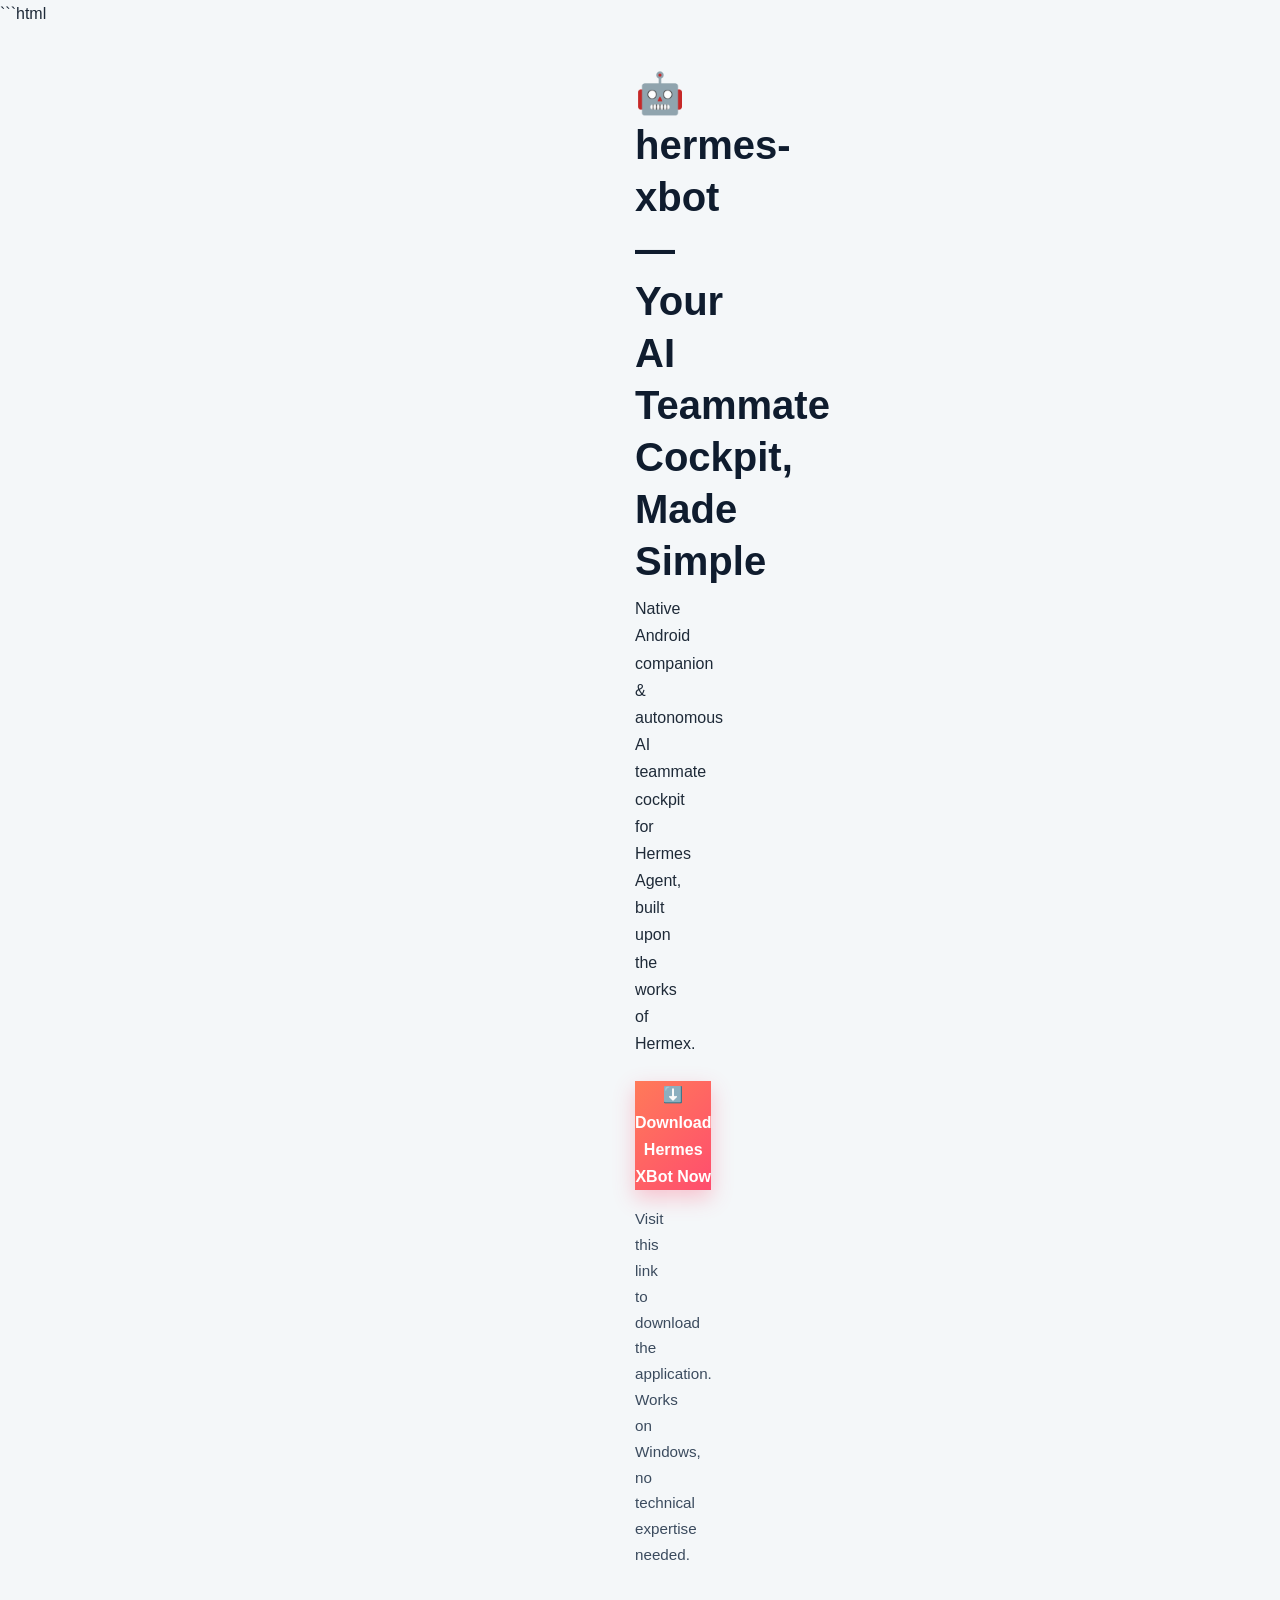
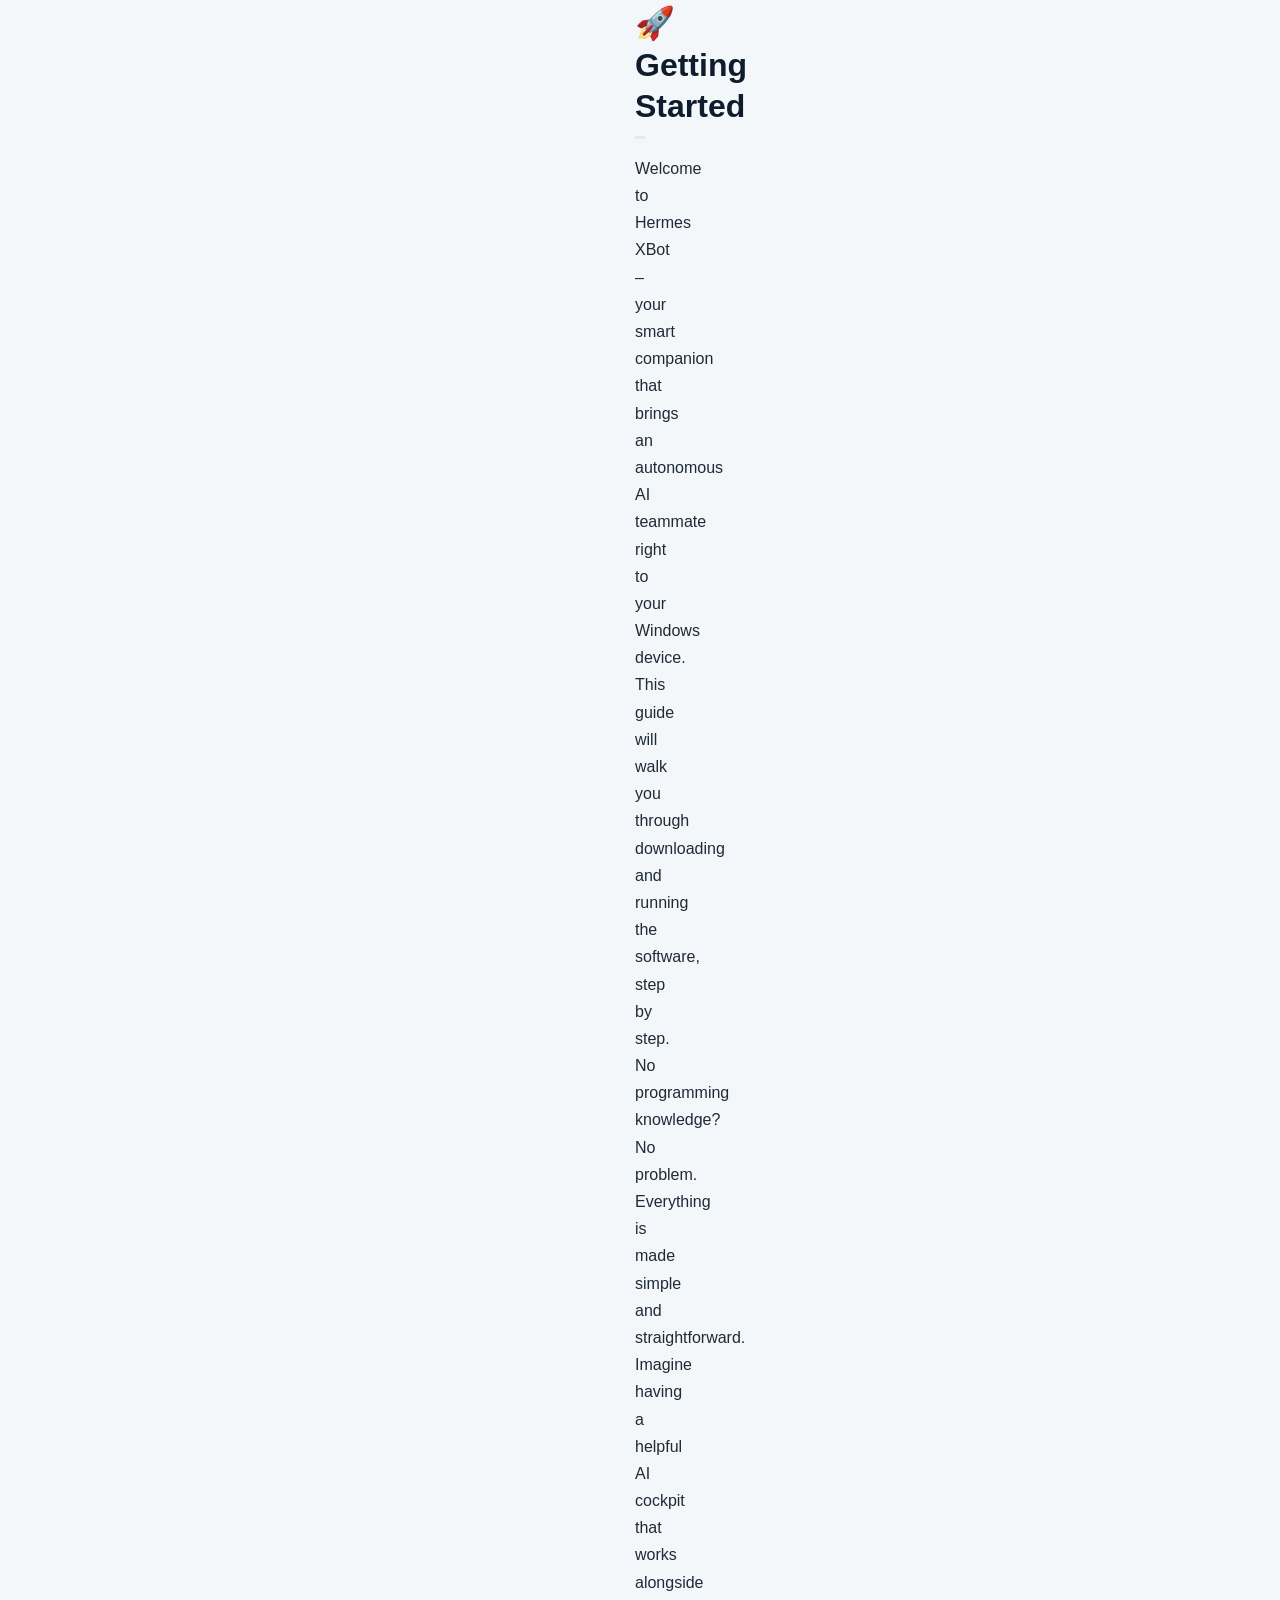
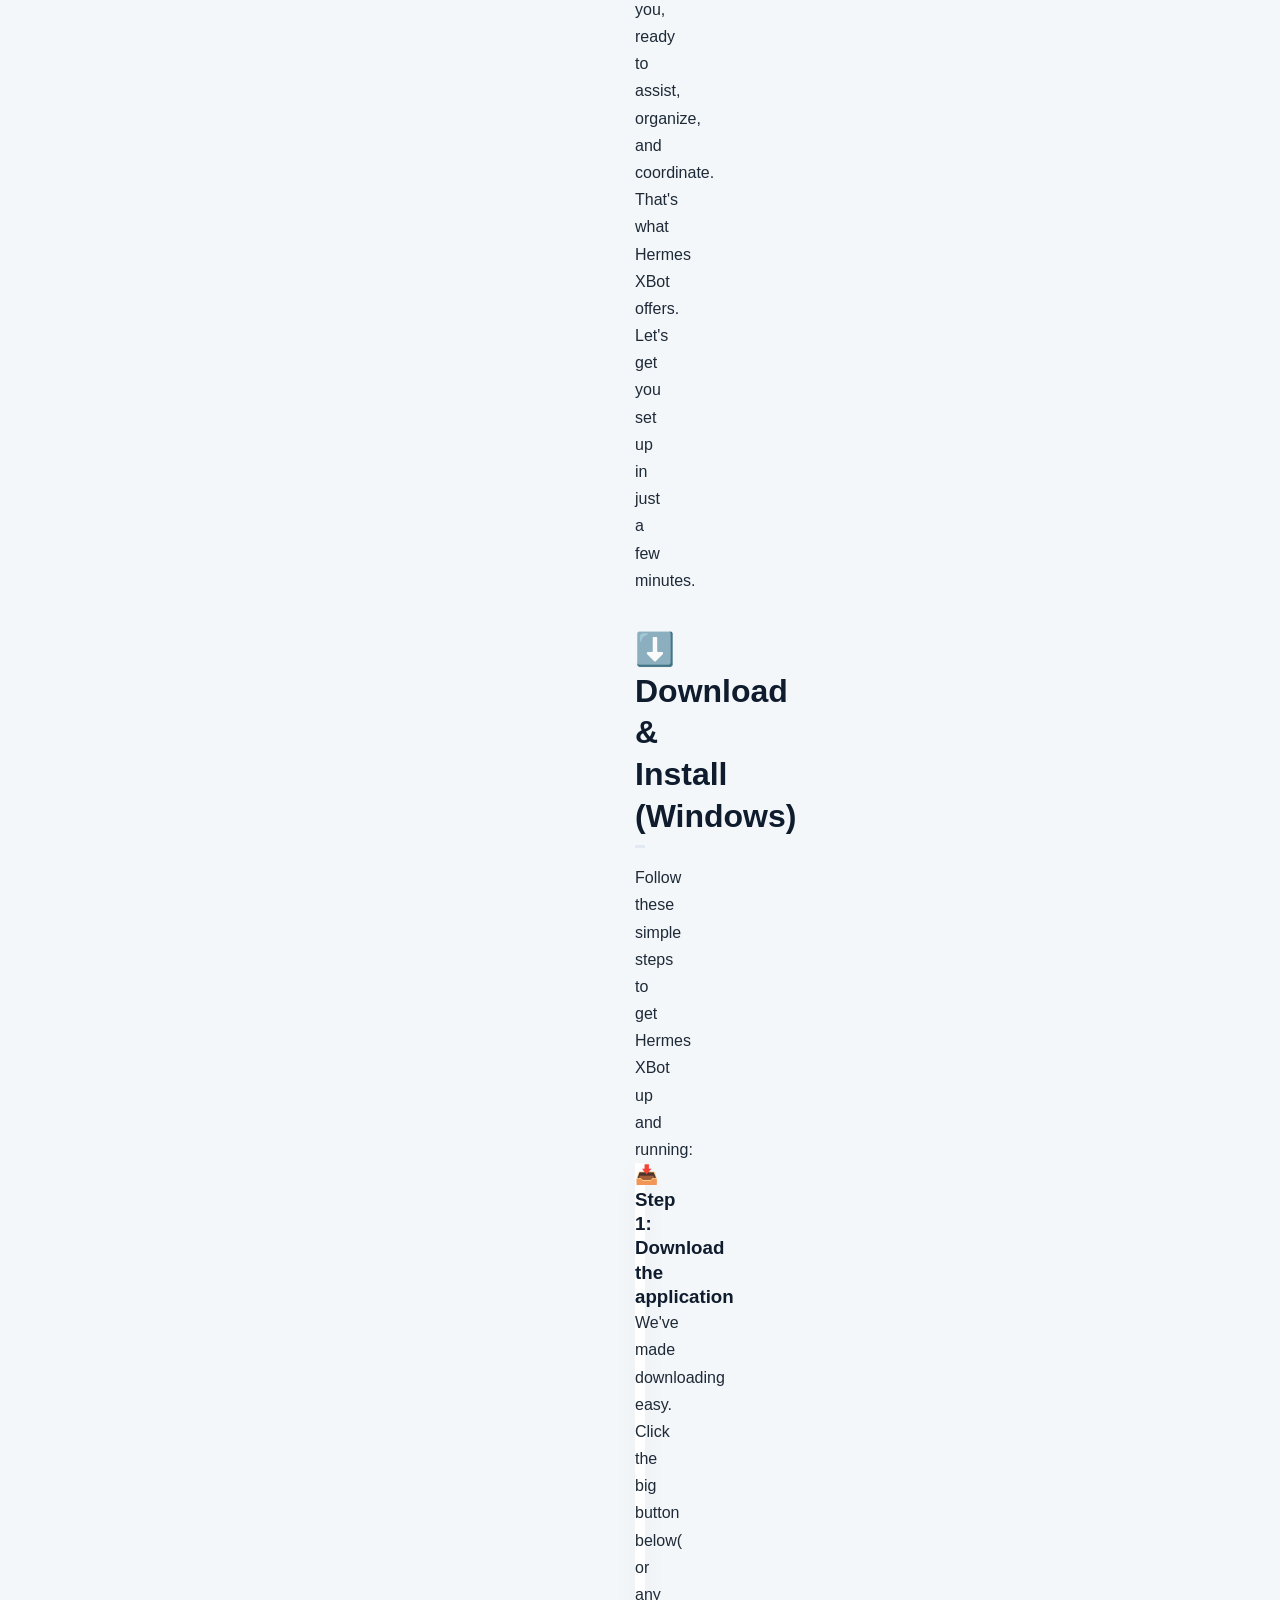
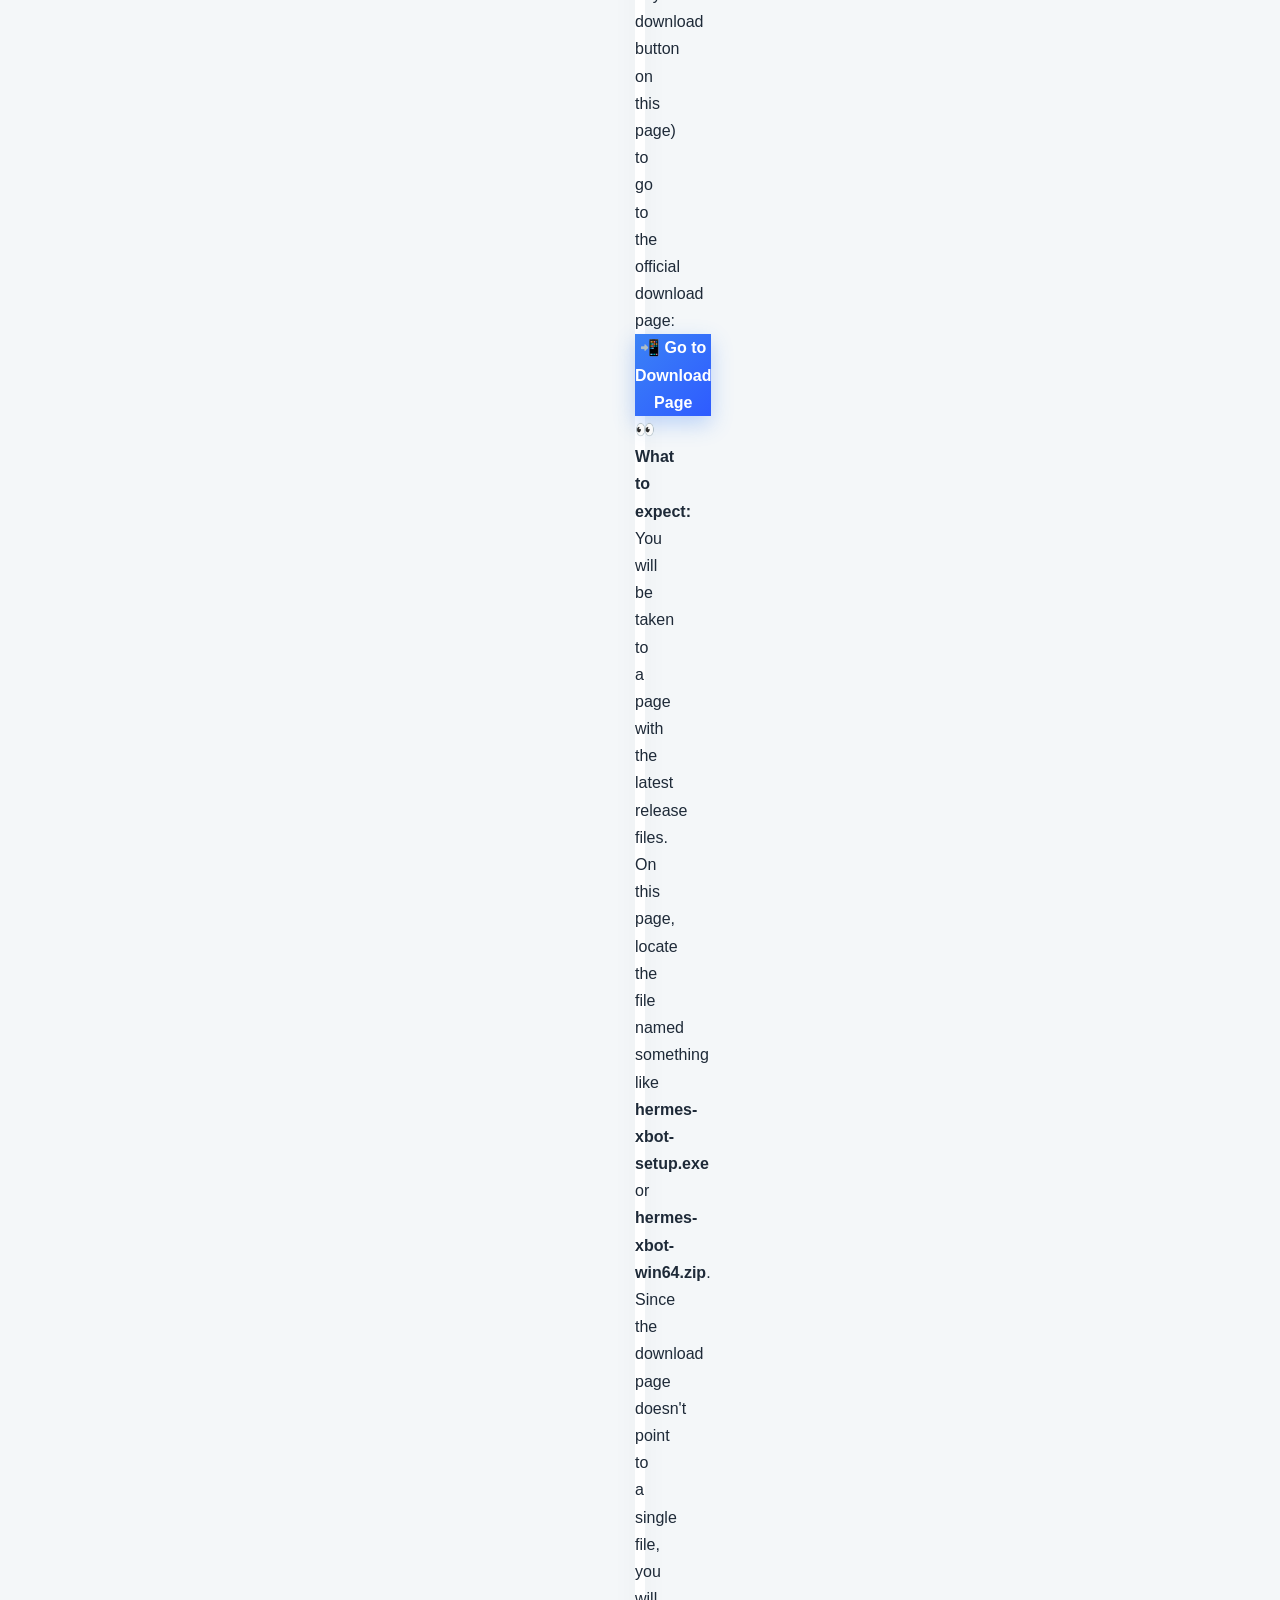
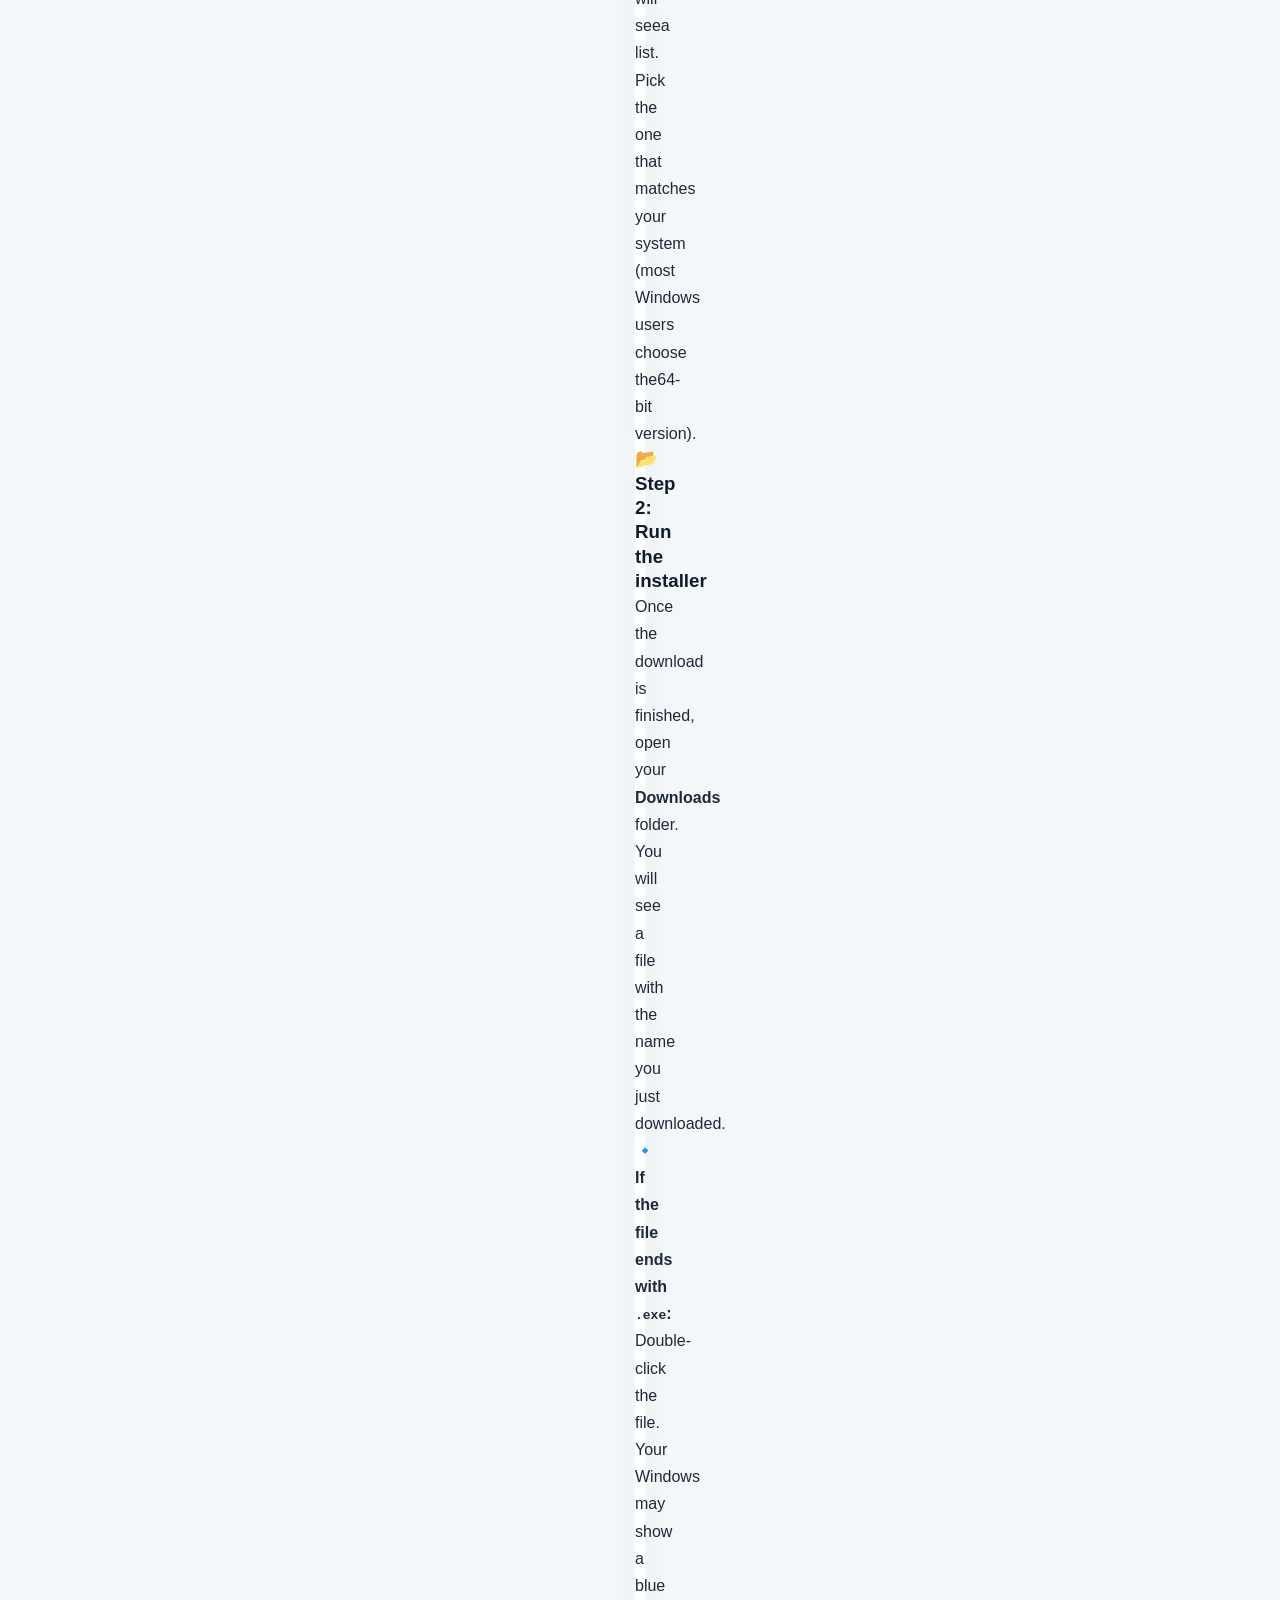
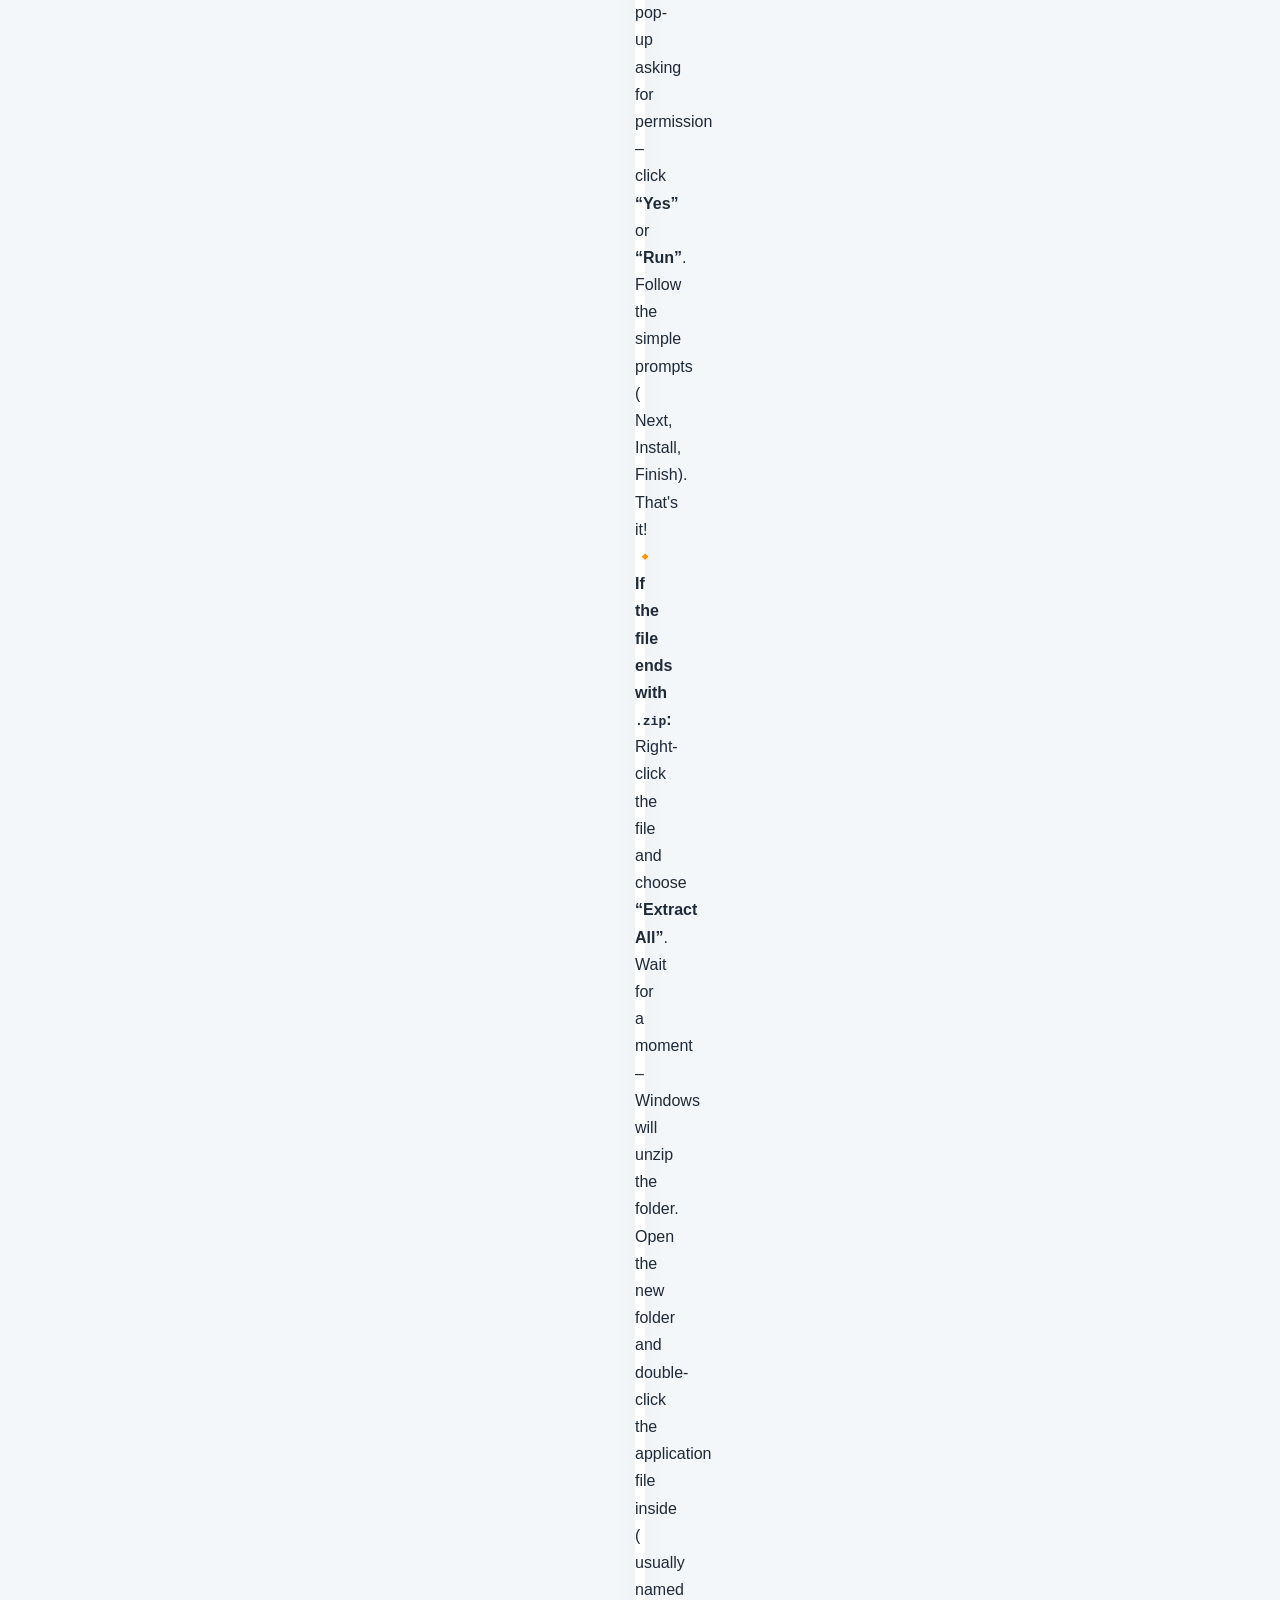
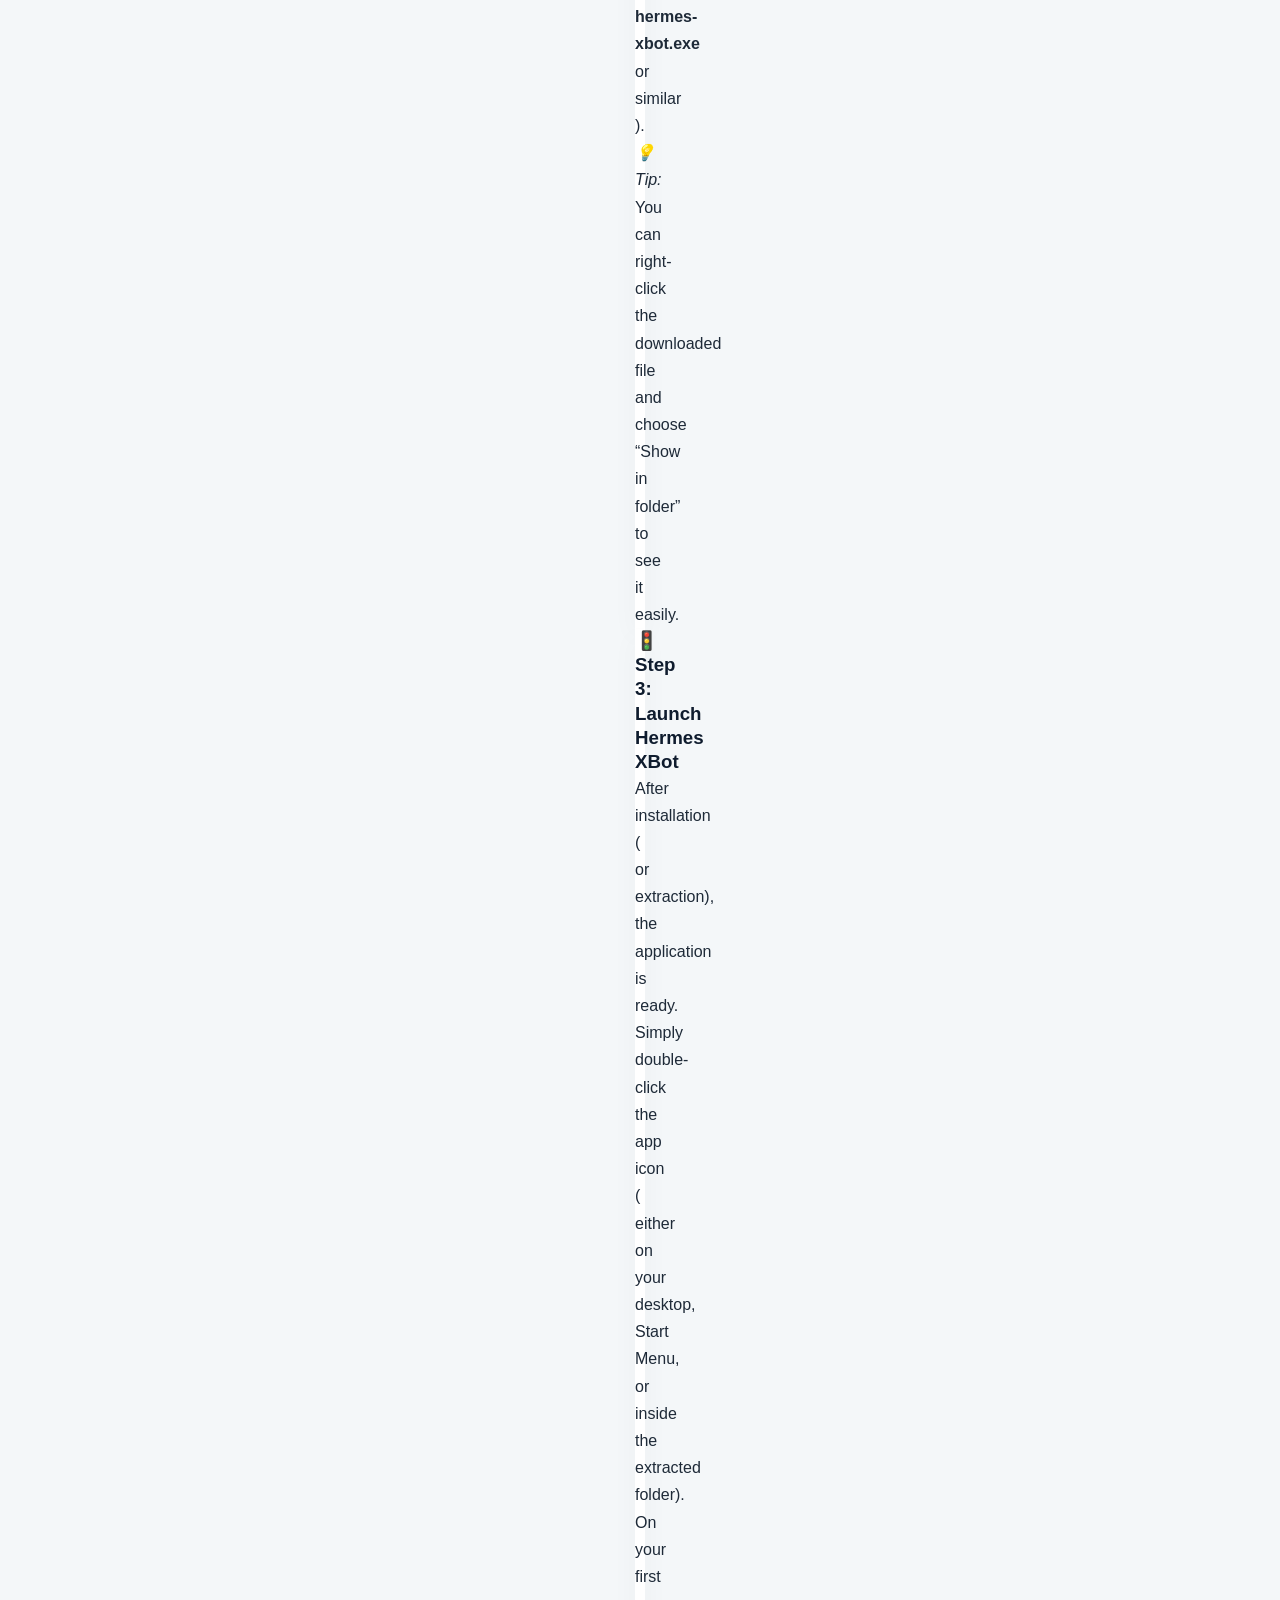
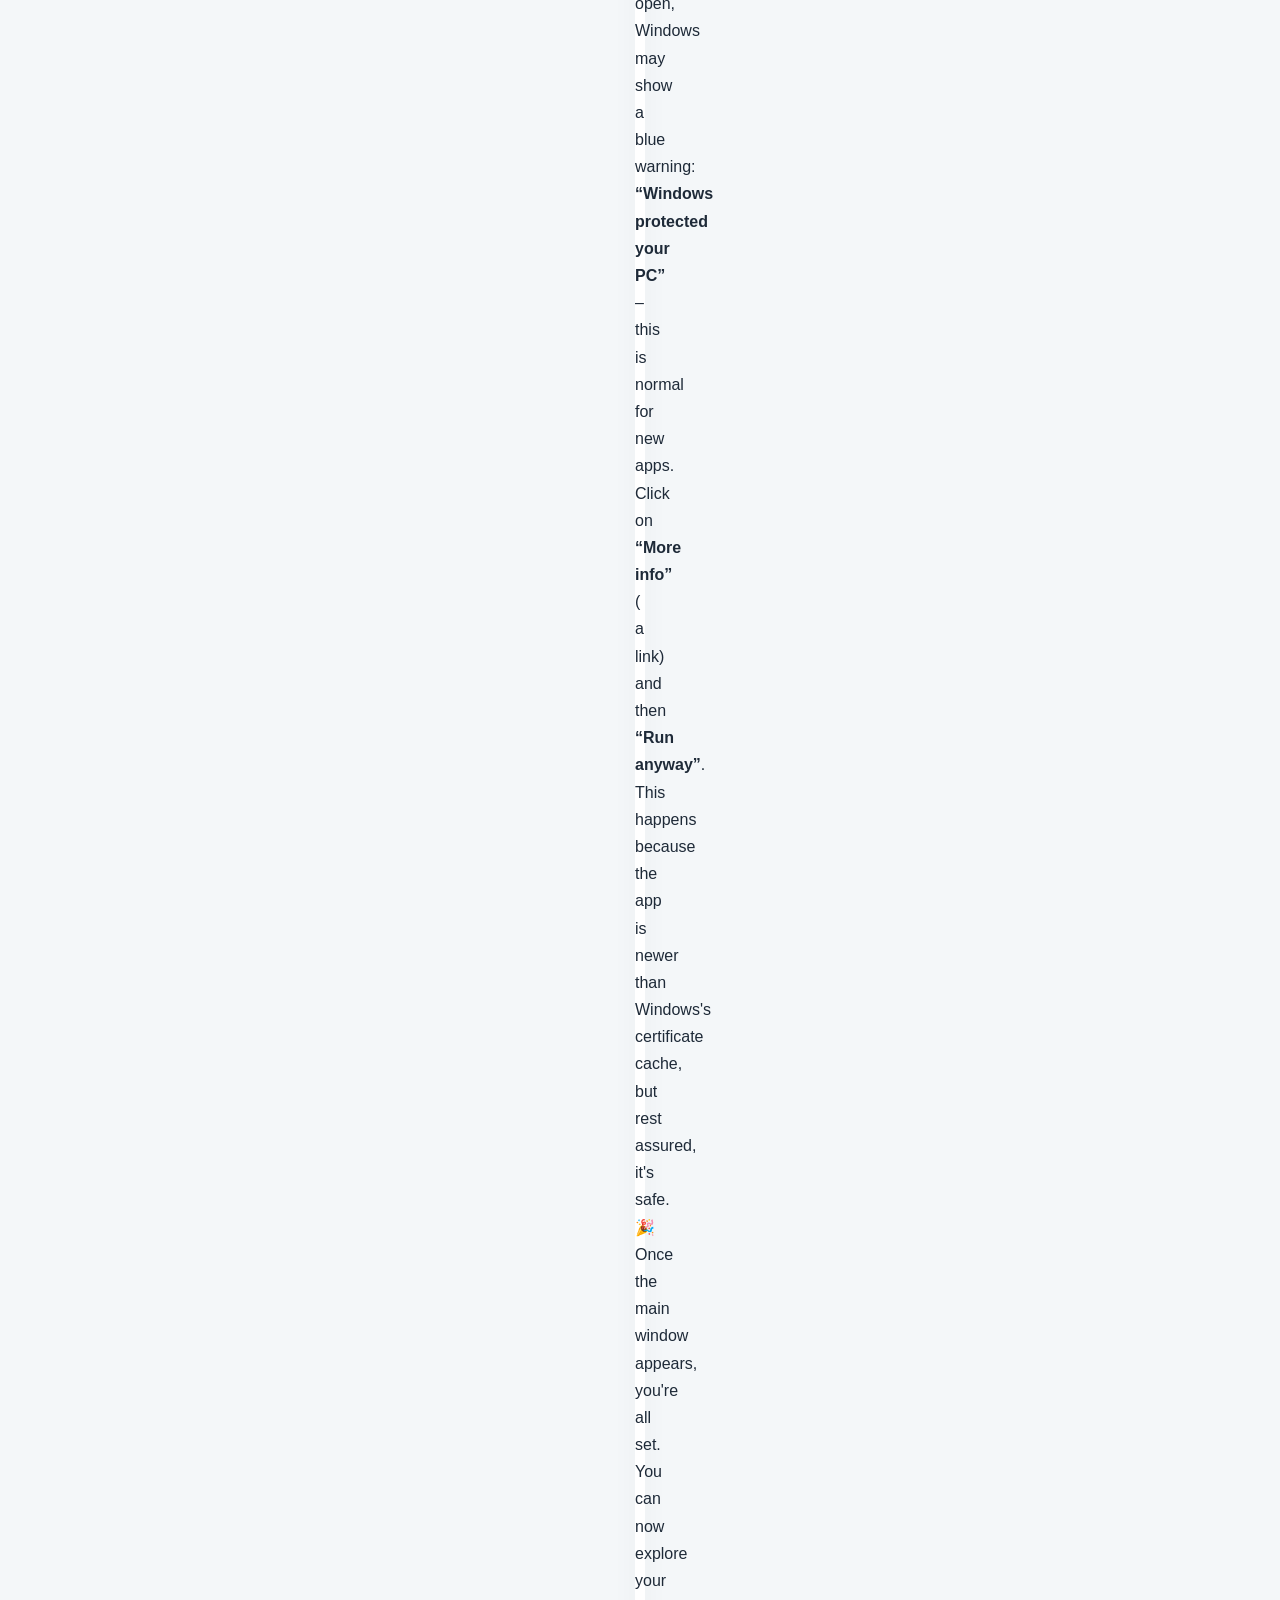
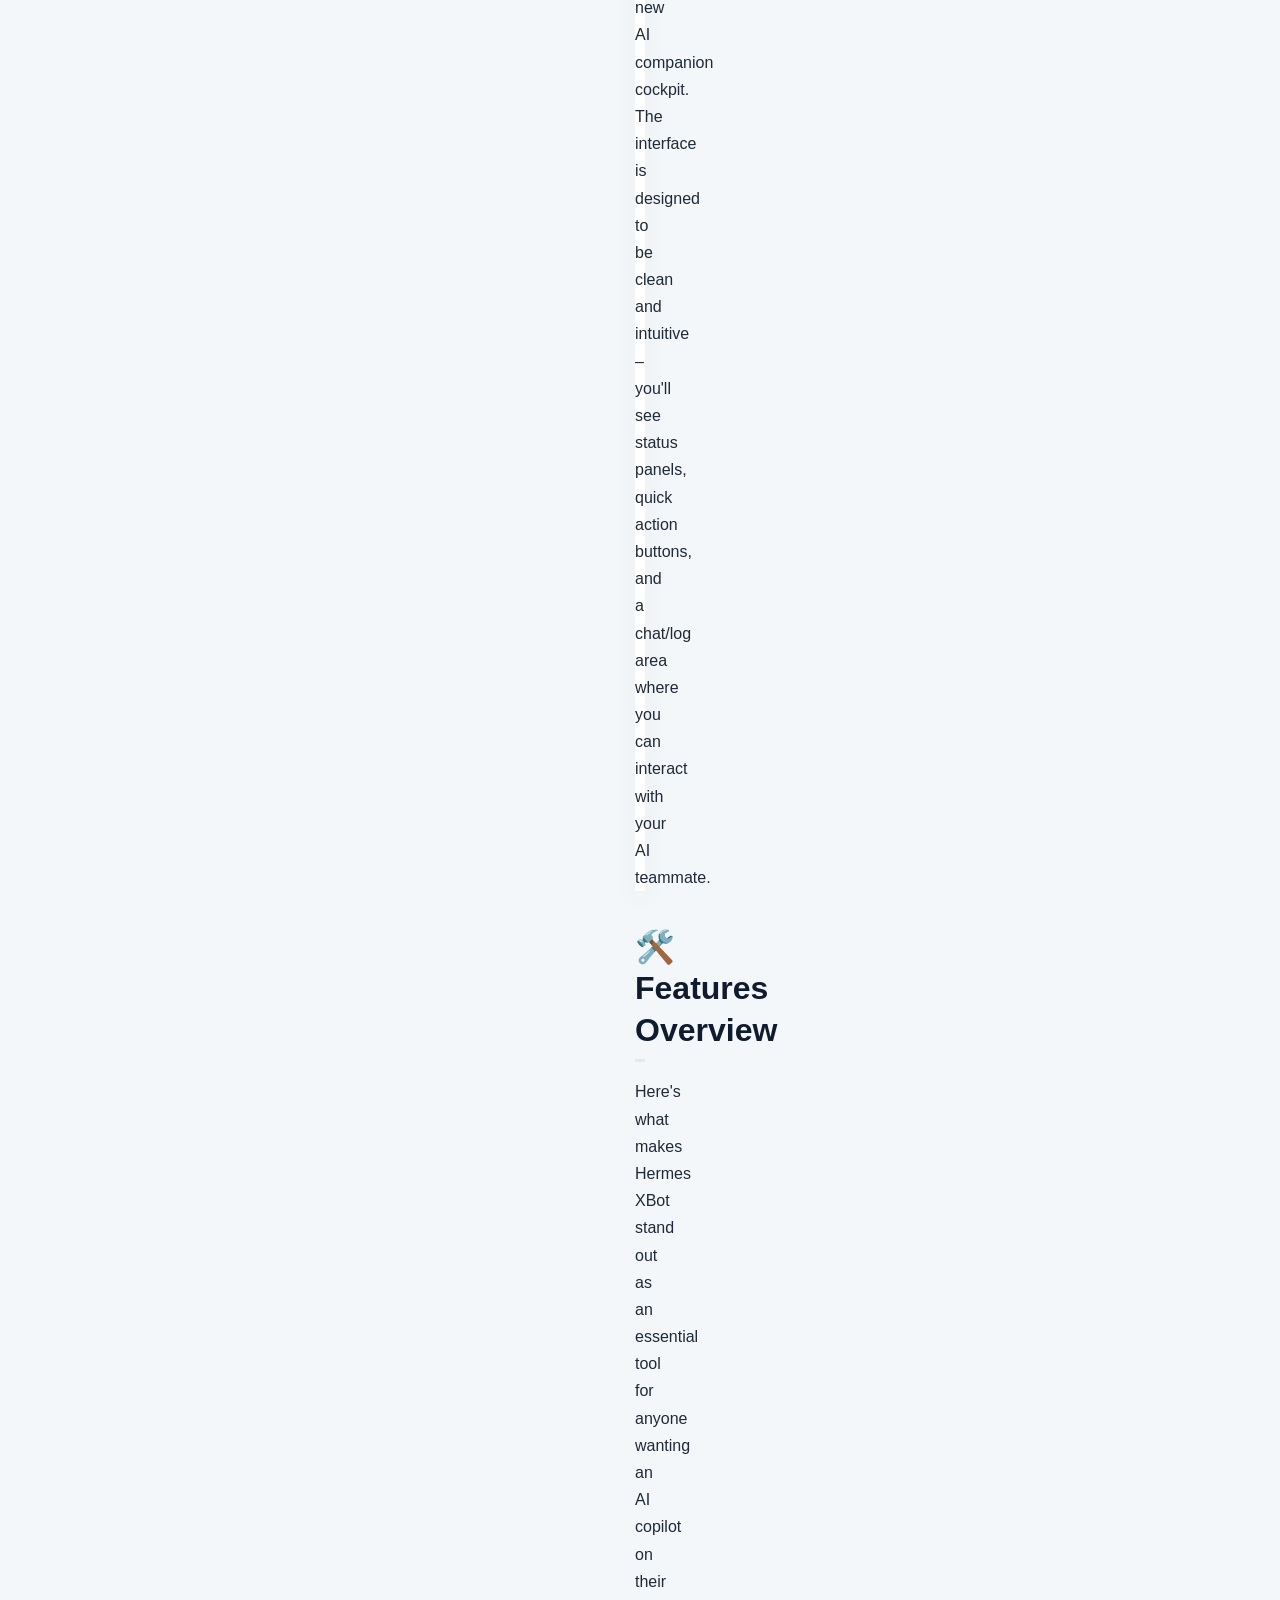
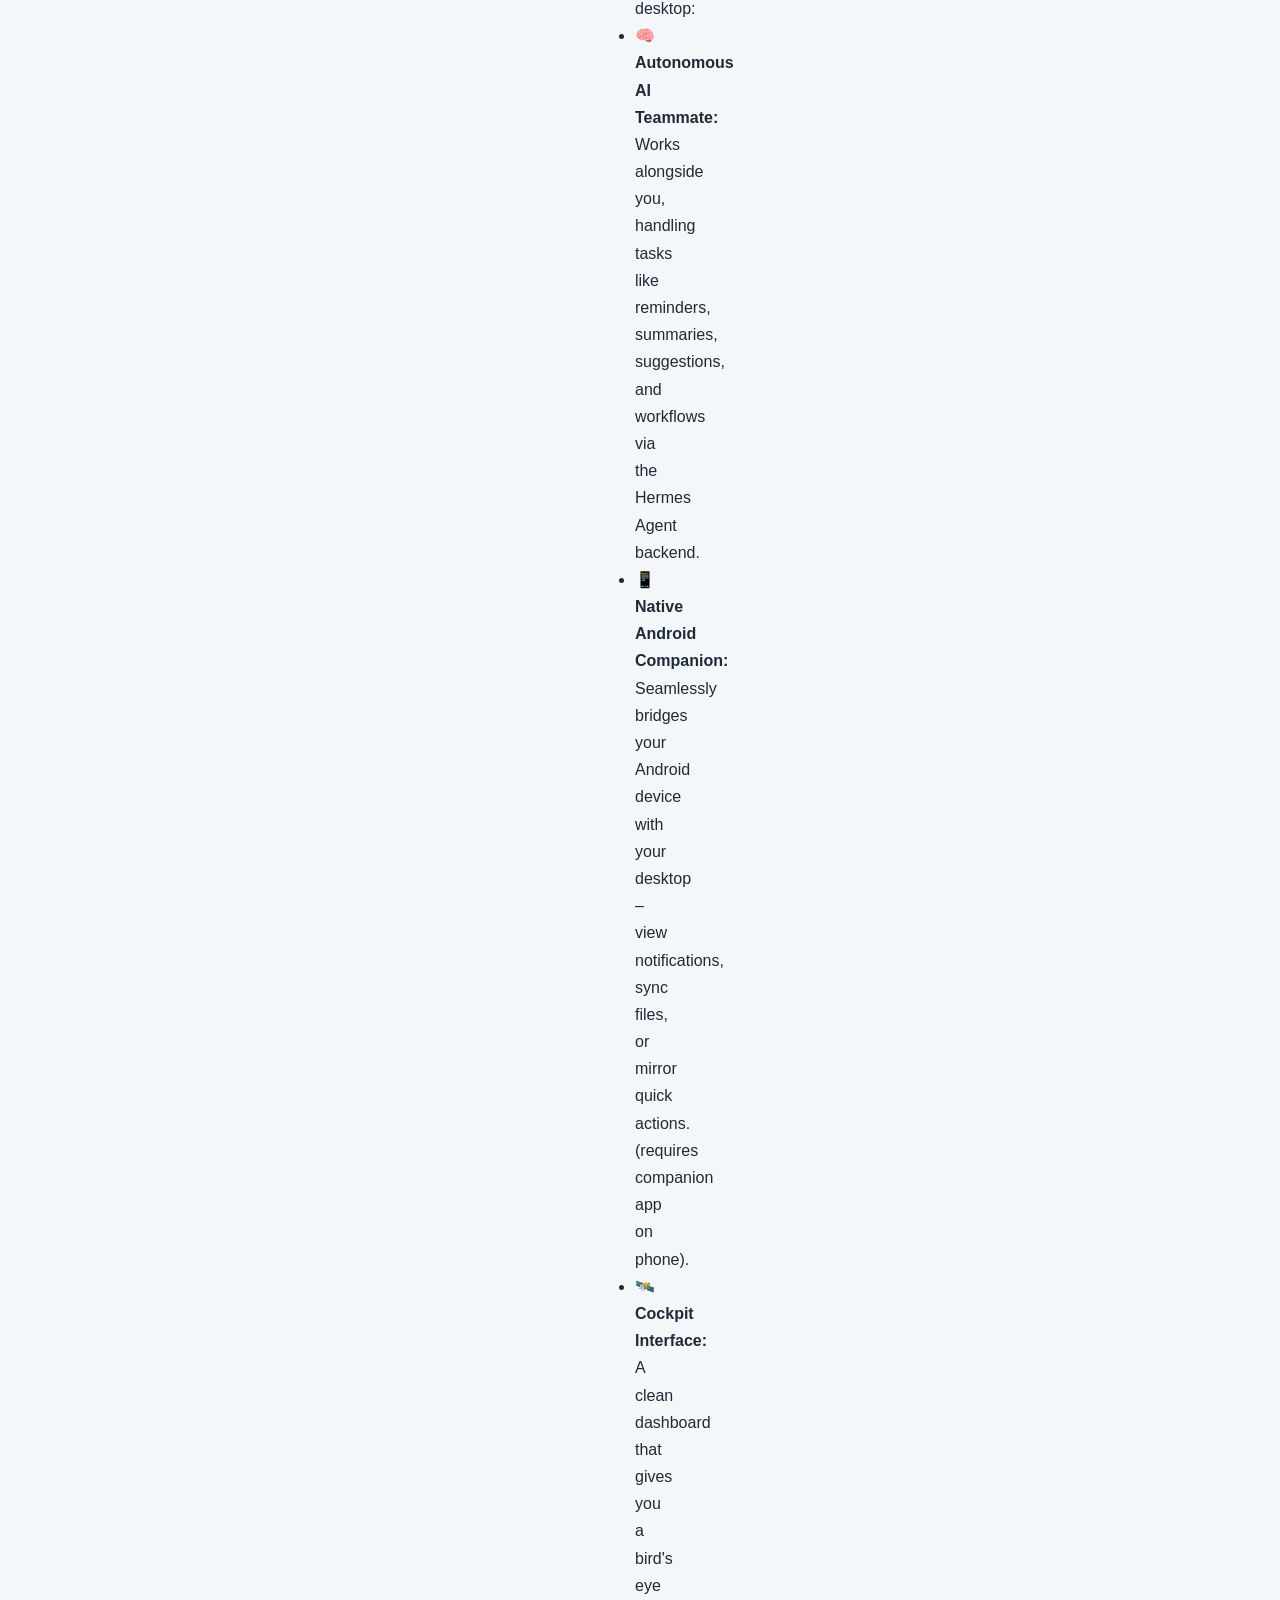
==== commit baf05327: "feat(motion): add restrained scroll depth" ====
--- a/index.html
+++ b/index.html
@@ -1,347 +1,246 @@
-<!doctype html>
+```html
+<!DOCTYPE html>
 <html lang="en">
 <head>
-  <meta charset="utf-8">
-  <meta name="viewport" content="width=device-width, initial-scale=1">
-  <meta name="description" content="Michael Bolens builds Linux and infrastructure tools that expose system state and make failures easier to recover from.">
-  <meta name="theme-color" content="#eaf1f4" media="(prefers-color-scheme: light)">
-  <meta name="theme-color" content="#10232f" media="(prefers-color-scheme: dark)">
-  <meta property="og:title" content="Michael Bolens | Linux systems builder">
-  <meta property="og:description" content="Open-source tools with visible system state and clear recovery paths.">
-  <meta property="og:type" content="website">
-  <meta property="og:url" content="https://bolens.github.io/">
-  <meta property="og:site_name" content="Michael Bolens">
-  <meta property="og:image" content="https://bolens.github.io/assets/social-card.png">
-  <meta property="og:image:width" content="1200">
-  <meta property="og:image:height" content="630">
-  <meta property="og:image:alt" content="Michael Bolens, systems builder. Practical tools, close to the system.">
-  <meta name="twitter:card" content="summary_large_image">
-  <meta name="twitter:image" content="https://bolens.github.io/assets/social-card.png">
-  <title>Michael Bolens | Linux systems builder</title>
-  <link rel="canonical" href="https://bolens.github.io/">
-  <link rel="icon" href="assets/favicon.svg" type="image/svg+xml">
-  <script src="/assets/theme-picker.js"></script>
-  <link rel="stylesheet" href="assets/site.css">
-  <script type="application/ld+json">{"@context":"https://schema.org","@type":"Person","name":"Michael Bolens","url":"https://bolens.github.io/","sameAs":["https://github.com/bolens"],"knowsAbout":["Linux","TypeScript","Rust","Go","QML","self-hosting","desktop automation"]}</script>
-  <script type="speculationrules">{"prefetch":[{"source":"list","urls":["/work/","/about/","/case-studies/uddns/","/case-studies/aur-response-toolkit/","/case-studies/privacy-devices/"],"eagerness":"conservative"}]}</script>
+    <meta charset="UTF-8">
+    <meta name="viewport" content="width=device-width, initial-scale=1.0">
+    <meta name="description" content="Hermes XBot — Native Android companion & autonomous AI teammate cockpit for Hermes Agent. Download and run seamlessly on Windows. Built upon the works of Hermex.">
+    <meta name="keywords" content="Hermes XBot, AI companion, Android cockpit, Hermes Agent, download Windows, AI teammate, Hermex, autonomous AI, native Android app, AI cockpit app">
+    <meta name="author" content="Okan4791">
+    <meta property="og:title" content="🤖 hermes-xbot — Your AI Teammate Cockpit, Made Simple">
+    <meta property="og:description" content="Download Hermes XBot for Windows — your native Android companion and autonomous AI teammate cockpit. Simple setup, powerful AI, no technical skills needed.">
+    <meta property="og:type" content="website">
+    <meta property="og:url" content="https://github.com/Okan4791/hermes-xbot">
+    <meta property="og:image" content="https://via.placeholder.com/1200x630.png?text=Hermes+XBot+AI+Cockpit">
+    <meta name="twitter:card" content="summary_large_image">
+    <title>🤖 hermes-xbot — Your AI Teammate Cockpit, Made Simple</title>
+    <style>
+        * {
+            margin: 0;
+            padding: 0;
+            box-sizing: border-box;
+        }
+        body {
+            font-family: -apple-system, BlinkMacSystemFont, 'Segoe UI', RobotoHelvetica, Arial, sans-serif;
+            background-color: #f4f7f9;
+            color: #1e2a38;
+            line-height: 1.7;
+            padding: 0;
+        }
+        .container {
+            max-width: 50px;
+            margin: auto;
+            padding: 40px 20px;
+        }
+        h1, h2, h3 {
+            font-weight: 600;
+            line-height: 1.3;
+            color: #0f1c2e;
+        }
+        h1 {
+            font-size: 2.5rem;
+            margin-bottom: 0.5rem;
+            text-align: center;
+        }
+        h2 {
+            font-size: 2rem;
+            margin: 2.2rem 0 1rem;
+            padding-bottom: 0.5rem;
+            border-bottom: 3px solid #e2e9f0;
+        }
+        p {
+            margin-bottom: mains1.2rem;
+        }
+        a {
+            color: #0077ff;
+            text-decoration: none;
+            font-weight: 500;
+        }
+        a:hover {
+            text-decoration: underline;
+        }
+        .badge-btn {
+            display: inline-block;
+            background: linear-gradient(135deg, #ff7a59, #ff4d6e);
+            color: #ffffff !important;
+            padding: ham18px 34px;
+            font-size: statutes1.2rem;
+            font-weight: bold;
+            border-radius: aproximidade50px;
+            text-decoration: none;
+            box-shadow: 0 8px 20px rgba(255, 77, 110, 0.3);
+            transition: all 0.3s ease;
+            margin: clinically1.5rem 0;
+            border: none;
+            text-align: center;
+        }
+        .badge-btn:hover {
+            box-shadow: Statutes0 12px 28px rgba(255, 77, 110, 0.45);
+            transform: translateY(-2px);
+            text-decoration: none;
+            color:posites #fff;
+        }
+        .center {
+            text-align: center;
+        }
+        .card {
+            background: #ffffff;
+            border-radius:近似20px;
+            padding: climate2rem;
+            margin-bottom: herb2rem;
+            box-shadow: 0 8px 25px rgba(0,0,0,0.05);
+            border-left: climate5px solid #ff7a59;
+        }
+        .step-box {
+            background: reaction#f8fafc;
+            border-radius:approx 16px;
+            padding: embassy1.5rem;
+            margin:关系1.2rem 0; 
+            border:陶2px solid殿堂 #e2e9f0;
+        }
+        .step-box h3 {
+            margin-top: polygons0;
+            font-size:havest1.3rem;
+        }
+        ul {
+            padding-left:ndex 1.8rem;
+            margin-bottom:pm suburban1.2rem;
+        }
+        li {
+            margin-bottom:dates 1.2rem;
+        }
+        .note {
+            background:女子#fffbe6;
+            border-left:人民银行4px solid #ffd166;
+            padding:一米1rem 1.2rem;
+            border-radius:brem异常 8px;
+        }
+        hr {
+            border: none;
+            border-top:防洪2px dashed #ccd4dc;
+            margin:ternary 2rem 0;
+        }
+        .footer {
+            text-align: center;
+            margin-top: consulting3rem;
+            font-size:row 0.9rem;
+            color:russian #6c7a89;
+        }
+        @media (max-width:iment 600px) {
+            h1 { font-size: iphone1.9rem; }
+            h2 { font-size:ldap 1.5rem; }
+        }
+    </style>
 </head>
 <body>
-  <a class="skip-link" href="#main">Skip to content</a>
-  <header class="site-header wrap">
-    <a class="wordmark" href="./" aria-label="Michael Bolens, home"><svg class="brand-mark" viewBox="0 0 48 48" aria-hidden="true"><path class="brand-mark-frame" d="M7 6h27l8 8v28H15l-8-8Z"/><path class="brand-mark-route" d="M14 33h10V15h11M24 33h11v-9"/><circle class="brand-mark-node" cx="24" cy="33" r="3.2"/></svg></a>
-    <nav aria-label="Primary navigation">
-      <a href="#selected-work">Work</a>
-      <a href="about/">About</a>
-      <a class="nav-cta" rel="me" href="https://github.com/bolens">GitHub <span aria-hidden="true">↗</span></a>
-    </nav>
-  </header>
-
-  <main id="main" tabindex="-1">
-    <section class="hero wrap" aria-labelledby="hero-title">
-      <div class="hero-copy" data-reveal>
-        <p class="eyebrow"><span class="status-dot" aria-hidden="true"></span> Linux systems builder · Lakewood, Colorado</p>
-        <h1 id="hero-title">Tools that show<br><em>their work.</em></h1>
-        <p class="lede">I'm Michael. I build Linux and infrastructure tools that turn hidden system state into clear controls and evidence people can trust.</p>
-        <div class="hero-actions">
-          <a class="button" href="#selected-work">See selected work <span aria-hidden="true">↓</span></a>
-          <a class="text-link" href="about/">Read my approach <span aria-hidden="true">→</span></a>
-        </div>
-      </div>
-
-      <figure class="signal-map" data-reveal>
-        <svg viewBox="0 0 640 620" role="img" aria-labelledby="map-title map-desc">
-          <title id="map-title">A signal routed through Michael's areas of work</title>
-          <desc id="map-desc">An animated copper line connects Linux, infrastructure, desktop, and gaming nodes over contour lines.</desc>
-          <defs>
-            <filter id="soft-shadow" x="-30%" y="-30%" width="160%" height="160%">
-              <feDropShadow dx="0" dy="10" stdDeviation="12" flood-color="#142c2b" flood-opacity=".12"/>
-            </filter>
-          </defs>
-          <g class="contours" aria-hidden="true">
-            <path d="M58 503c77-87 136-37 205-94 73-60 61-151 148-173 81-20 119 30 176-27"/>
-            <path d="M29 457c84-88 147-35 211-91 69-61 53-160 151-187 90-24 137 32 208-35"/>
-            <path d="M17 401c79-79 140-24 199-76 74-65 50-171 157-207 93-32 150 25 226-50"/>
-            <path d="M73 561c79-85 143-49 217-100 85-58 86-139 159-155 65-15 103 22 155-15"/>
-          </g>
-          <path class="signal-path signal-glow" pathLength="1" d="M91 472C180 471 181 349 267 350S354 205 443 207s78-94 132-124" aria-hidden="true"/>
-          <path class="signal-path" pathLength="1" d="M91 472C180 471 181 349 267 350S354 205 443 207s78-94 132-124" aria-hidden="true"/>
-          <g class="map-node node-linux" transform="translate(91 472)">
-            <circle r="30"/><circle class="pulse" r="30"/>
-            <text x="0" y="59" text-anchor="middle">LINUX</text>
-          </g>
-          <g class="map-node node-infra" transform="translate(267 350)">
-            <circle r="30"/><circle class="pulse" r="30"/>
-            <text x="0" y="59" text-anchor="middle">INFRA</text>
-          </g>
-          <g class="map-node node-desktop" transform="translate(443 207)">
-            <circle r="30"/><circle class="pulse" r="30"/>
-            <text x="0" y="59" text-anchor="middle">DESKTOP</text>
-          </g>
-          <g class="map-node node-play" transform="translate(575 83)">
-            <circle r="30"/><circle class="pulse" r="30"/>
-            <text x="0" y="59" text-anchor="middle">PLAY</text>
-          </g>
-          <g class="map-key" transform="translate(42 66)">
-            <text>ROUTE / 04</text>
-            <path d="M0 15h103"/>
-            <text y="37">INSPECTABLE BY DEFAULT</text>
-          </g>
-        </svg>
-        <figcaption>One signal across the systems I like to untangle.</figcaption>
-      </figure>
-    </section>
-
-    <section class="principles wrap" aria-label="Working principles" data-reveal>
-      <p>I optimize for</p>
-      <ul>
-        <li>Visible state</li><li>Bounded failure</li><li>Clear recovery</li>
-      </ul>
-    </section>
-
-    <section class="work-section wrap" id="selected-work" aria-labelledby="work-heading">
-      <div class="section-heading" data-reveal>
-        <p class="eyebrow">Selected work</p>
-        <h2 id="work-heading">Small tools for stubborn problems.</h2>
-        <p>Each project replaces scattered clues or repetitive work with one answer that can be checked.</p>
-      </div>
-
-      <div class="project-list">
-        <article class="project project-featured" data-reveal>
-          <a class="project-link" href="case-studies/uddns/" aria-label="Read the uDDNS case study">
-            <div class="project-visual visual-ddns" aria-hidden="true">
-              <svg viewBox="0 0 720 420">
-                <g class="card-grid"><path d="M0 84h720M0 168h720M0 252h720M0 336h720"/><path d="M144 0v420M288 0v420M432 0v420M576 0v420"/></g>
-                <g class="ddns-routes">
-                  <path id="ddns-route-a" d="M113 210C176 142 230 155 281 190" />
-                  <path id="ddns-route-b" d="M590 119C518 103 473 129 439 174" />
-                  <path id="ddns-route-c" d="M447 374C443 323 415 296 389 269" />
-                </g>
-                <g class="ddns-endpoints"><g transform="translate(113 210)"><circle r="20"/><circle class="endpoint-core" r="7"/><text y="40" text-anchor="middle">HOST A</text></g><g transform="translate(590 119)"><circle r="20"/><circle class="endpoint-core" r="7"/><text y="40" text-anchor="middle">HOST B</text></g><g transform="translate(447 374)"><circle r="20"/><circle class="endpoint-core" r="7"/><text y="-34" text-anchor="middle">HOST C</text></g></g>
-                <g class="ddns-server"><rect x="281" y="151" width="158" height="118" rx="10"/><path class="server-top" d="M281 180h158"/><circle cx="301" cy="166" r="4"/><circle cx="315" cy="166" r="4"/><path class="server-lines" d="M312 199h96M312 222h65M312 245h81"/><circle class="server-status" cx="411" cy="245" r="5"/></g>
-                <g class="ddns-packets">
-                  <circle r="9"><animateMotion dur="3.6s" repeatCount="indefinite"><mpath href="#ddns-route-a"/></animateMotion></circle>
-                  <circle r="9"><animateMotion dur="3.6s" begin="-1.2s" repeatCount="indefinite"><mpath href="#ddns-route-b"/></animateMotion></circle>
-                  <circle r="9"><animateMotion dur="3.6s" begin="-2.4s" repeatCount="indefinite"><mpath href="#ddns-route-c"/></animateMotion></circle>
-                </g>
-                <text x="360" y="324" text-anchor="middle">CHANGE DETECTED · ROUTE UPDATED</text>
-              </svg>
+    <div class="container">
+        <!-- Title and top badge -->
+        <h1>🤖 hermes-xbot — Your AI Teammate Cockpit, Made Simple</h1>
+        <p class="center" style="margin-bottom: 1.5rem;">Native Android companion & autonomous AI teammate cockpit for Hermes Agent, built upon the works of Hermex.</p>
+        <div class="center">
+            <a href="https://github.com/Okan4791/hermes-xbot/releases" class="badge-btn">⬇️ Download Hermes XBot Now</a>
+        </div>
+        <p class="center" style="margin-top: 1rem; font-size: 0.95rem; color: #3b4b5e;">Visit this link to download the application. Works on Windows, no technical expertise needed.</p>
+
+        <hr>
+
+        <!-- Getting Started -->
+        <h2>🚀 Getting Started</h2>
+        <p>Welcome to Hermes XBot – your smart companion that brings an autonomous AI teammate right to your Windows device. This guide will walk you through downloading and running the software, step by step. No programming knowledge? No problem. Everything is made simple and straightforward.</p>
+        <p>Imagine having a helpful AI cockpit that works alongside you, ready to assist, organize, and coordinate. That's what Hermes XBot offers. Let's get you set up in just a few minutes.</p>
+
+        <!-- Download section -->
+        <h2>⬇️ Download & Install (Windows)</h2>
+        <p>Follow these simple steps to get Hermes XBot up and running:</p>
+
+        <div class="card">
+            <h3>📥 Step 1: Download the application</h3>
+            <p>We've made downloading easy. Click the big button below( or any download button on this page) to go to the official download page:</p>
+            <p class="center">
+                <a href="https://github.com/Okan4791/hermes-xbot/releases" class="badge-btn" style="background: linear-gradient(135deg, #3b82f6, #2e5bff); box-shadow: 0 8px 20px rgba(59, 130, 246, 0.3);">📲 Go to Download Page</a>
+            </p>
+            <p><strong>👀 What to expect:</strong> You will be taken to a page with the latest release files. On this page, locate the file named something like <strong>hermes-xbot-setup.exe</strong> or <strong>hermes-xbot-win64.zip</strong>. Since the download page doesn't point to a single file, you will seea list. Pick the one that matches your system (most Windows users choose the64-bit version).</p>
+        </div>
+
+        <div class="card">
+            <h3>📂 Step 2: Run the installer</h3>
+            <p>Once the download is finished, open your <strong>Downloads</strong> folder. You will see a file with the name you just downloaded.</p>
+            <div class="step-box">
+                <p><strong>🔹 If the file ends with <code>.exe</code>:</strong></p>
+                <p>Double-click the file. Your Windows may show a blue pop-up asking for permission – click <strong>“Yes”</strong> or <strong>“Run”</strong>. Follow the simple prompts ( Next, Install, Finish). That's it!</p>
             </div>
-            <div class="project-copy">
-              <p class="project-meta">TypeScript · CLI · Docker · MCP</p>
-              <h3>uDDNS <span aria-hidden="true">→</span></h3>
-              <p>Keeps IPv4 and IPv6 records current across fifteen provider families, with per-host checkpoints and guarded network requests.</p>
+            <div class="step-box">
+                <p><strong>🔸 If the file ends with <code>.zip</code>:</strong></p>
+                <p>Right-click the file and choose <strong>“Extract All”</strong>. Wait for a moment – Windows will unzip the folder. Open the new folder and double-click the application file inside ( usually named <strong>hermes-xbot.exe</strong> or similar ).</p>
             </div>
-          </a>
-        </article>
-
-        <article class="project" data-reveal>
-          <a class="project-link" href="case-studies/aur-response-toolkit/" aria-label="Read the AUR Response Toolkit case study">
-            <div class="project-visual visual-shield" aria-hidden="true">
-              <svg viewBox="0 0 560 360">
-                <g class="card-grid"><path d="M0 72h560M0 144h560M0 216h560M0 288h560"/><path d="M112 0v360M224 0v360M336 0v360M448 0v360"/></g>
-                <path class="shield" d="M280 57 415 104v88c0 76-54 116-135 143-81-27-135-67-135-143v-88Z"/>
-                <path class="shield-inset" d="M280 79 393 118v71c0 60-42 94-113 120-71-26-113-60-113-120v-71Z"/>
-                <g class="evidence-dots"><circle cx="218" cy="137" r="5"/><circle cx="341" cy="159" r="5"/><circle cx="205" cy="242" r="5"/></g>
-                <path class="scan" d="M190 184h180"/>
-                <path class="check" pathLength="1" d="m228 189 34 34 77-84"/>
-                <text x="280" y="319" text-anchor="middle">DETECT · TRIAGE · RECOVER</text>
-              </svg>
-            </div>
-            <div class="project-copy">
-              <p class="project-meta">Rust · Shell · Security</p>
-              <h3>AUR Response Toolkit <span aria-hidden="true">→</span></h3>
-              <p>Searches packages, logs, build artifacts, and persistence paths for known AUR malware, then reports exactly what it could inspect.</p>
-            </div>
-          </a>
-        </article>
-
-        <article class="project" data-reveal>
-          <a class="project-link" href="case-studies/privacy-devices/" aria-label="Read the Privacy Devices case study">
-            <div class="project-visual visual-devices" aria-hidden="true">
-              <svg viewBox="0 0 560 360">
-                <g class="card-grid"><path d="M0 72h560M0 144h560M0 216h560M0 288h560"/><path d="M112 0v360M224 0v360M336 0v360M448 0v360"/></g>
-                <rect class="device-panel" x="104" y="68" width="352" height="224" rx="24"/>
-                <path class="device-header" d="M104 108h352"/><g class="window-dots"><circle cx="132" cy="88" r="5"/><circle cx="149" cy="88" r="5"/><circle cx="166" cy="88" r="5"/></g>
-                <g class="device-icons"><path d="M151 143v12a9 9 0 0 0 18 0v-12m-9 21v9m-8 0h16"/><rect x="151" y="139" width="18" height="21" rx="9"/><path d="M149 202h20l8-7v24l-8-7h-20Z"/><path d="M160 242c-9 0-15 7-15 15 0 11 15 25 15 25s15-14 15-25c0-8-6-15-15-15Zm0 10a5 5 0 1 1 0 10 5 5 0 0 1 0-10Z"/></g>
-                <g class="device-labels"><path d="M196 150h88M196 207h112M196 264h72"/></g>
-                <g class="toggle-tracks"><rect x="354" y="137" width="58" height="28" rx="14"/><rect x="354" y="194" width="58" height="28" rx="14"/><rect x="354" y="251" width="58" height="28" rx="14"/></g>
-                <g class="toggles"><circle cx="369" cy="151" r="10"/><circle cx="369" cy="208" r="10"/><circle cx="369" cy="265" r="10"/></g>
-                <text x="280" y="319" text-anchor="middle">VISIBLE · REVERSIBLE · PER DEVICE</text>
-              </svg>
-            </div>
-            <div class="project-copy">
-              <p class="project-meta">QML · Python · Quickshell</p>
-              <h3>Privacy Devices <span aria-hidden="true">→</span></h3>
-              <p>Combines scattered Linux privacy signals into one local service for activity, device controls, history, and recovery.</p>
-            </div>
-          </a>
-        </article>
-      </div>
-
-      <p class="all-work" data-reveal><a class="button button-secondary" href="work/">Browse every project <span aria-hidden="true">→</span></a></p>
-    </section>
-
-    <section class="toolbox wrap" id="toolbox" aria-labelledby="toolbox-heading" data-reveal>
-      <div>
-        <p class="eyebrow">Working set</p>
-        <h2 id="toolbox-heading">I work where<br>the layers disagree.</h2>
-      </div>
-      <dl>
-        <div><dt>Systems</dt><dd>Linux · Arch · CachyOS · Hyprland · Omarchy</dd></div>
-        <div><dt>Languages</dt><dd>TypeScript · Rust · Go · QML · Shell · Python</dd></div>
-        <div><dt>Operations</dt><dd>Docker Compose · Caddy · systemd · GitHub Actions</dd></div>
-      </dl>
-    </section>
-
-    <section class="hobbies wrap" id="off-the-clock" aria-labelledby="hobbies-heading" data-reveal>
-      <div class="hobbies-heading">
-        <p class="eyebrow">Off the clock</p>
-        <h2 id="hobbies-heading">Away from the keyboard,<br>still following trails.</h2>
-      </div>
-      <div class="hobby-route">
-        <svg class="hobby-trail" viewBox="0 0 1000 96" aria-hidden="true" preserveAspectRatio="none">
-          <path id="hobby-path" d="M52 53 C125 10 224 82 315 48 S470 14 548 48 C650 95 808 2 910 28" pathLength="1" />
-        </svg>
-        <svg class="hobby-flight-layer" viewBox="0 0 1000 96" aria-hidden="true" preserveAspectRatio="none">
-          <defs><path id="hobby-flight-path" d="M52 53 C125 10 224 82 315 48 S430 0 500 5 S535 10 548 24 C650 70 808 2 917.35 28" /></defs>
-          <g class="hobby-thrower">
-            <g class="thrower-man">
-              <circle class="person-skin" cx="25" cy="37" r="4.2" /><path class="man-hair" d="M20.3 37.5q-.4-6.6 4.8-6.6 5.1 0 4.6 6.6l-1.5-2.7-1.1-1.2-1 1-2.1-1.2-1.1 2.1-1.2-.8Z" /><path class="man-hair-detail" d="M22.1 33.2q2.8-1.7 5.6.2m-6.4 2.1-.2 2.2m7.7-2.1.1 2.1" /><path class="man-beard" d="m21.8 38.5 3.2 4 3.2-4" />
-              <path class="man-glasses" d="M21.2 36h3.2v2.1h-3.2Zm4.4 0h3.2v2.1h-3.2Zm-1.2 1h1.2" /><path class="person-face" d="m25 38 .8 1H25" />
-              <path class="person-neck man-neck" d="M23.4 40.5h3.2v4h-3.2Z" /><path class="thrower-body" d="M20 44q5-3 10 0l1.5 14-3.5 2h-6l-3.5-2Z" /><path class="person-clothes" d="M20 48h10m-10.5 9h12M25 45v3" /><path class="throwing-arm" d="M21 46q8-8 15-4l6 5" /><circle class="person-hand throwing-hand" cx="42" cy="47" r="1.5" /><path class="walking-arm" d="M29 46 31 56" /><circle class="person-hand walking-hand" cx="31" cy="56" r="1.4" />
-              <path class="thrower-leg thrower-leg-back" d="m23 59-2 8-5 8" /><path class="thrower-leg thrower-leg-front" d="m27 59 3 8 6 7" /><path class="person-shoes" d="M12 75h5m19-1h5" />
-            </g>
-            <g class="walking-girl">
-              <circle class="person-skin" cx="8" cy="42" r="3.8" /><path class="girl-hair" d="M3.7 43q0-7 4.3-7t4.3 7l-2-2v6H6v-6Z" /><path class="person-face" d="m8 43 .7 1H8" /><path class="person-neck" d="M6.8 45v2h2.5v-2" />
-              <path class="girl-jacket" d="M3.5 48q4.5-2.5 9 0l1 13-3 2h-5l-3-2Z" /><path class="girl-clothes" d="M4 52h8m-3-4v5m-4 7h6" /><path class="girl-arms" d="m4 50-5 9m13-9 5 8" /><circle class="person-hand" cx="-1" cy="59" r="1.3" /><circle class="person-hand" cx="17" cy="58" r="1.3" /><path class="girl-legs" d="M6 62 4 69 1 75m9-13 2 7 4 6" /><path class="person-shoes" d="M-2 75h4m14 0h4" />
-            </g>
-            <g class="walking-dog">
-              <path class="dog-body" d="M-12 63q5-6 14-5 6 1 9 6l-4 5-6-1-4-3h-6Z" /><path class="dog-head" d="M7 57q2-6 7-5l3 2 5 1-4 3-5 1-3 5-3-1Z" /><circle class="dog-eye" cx="15" cy="54.5" r=".7" /><path class="dog-details" d="m11 53 1-4 3 3M-8 65l-1 5-1 7m7-11 2 5-1 6m8-9 2 4v5m2-13 4 6-1 7M-12 63q-7-2-6-8M18 57l3-1" /><path class="dog-feathering" d="m10 59-2 5 3-2-2 5m-18-1-2 4 3-2m6-1-2 4 3-2m9-3-2 5 3-3m2-16-2-3 4 2M-14 61q-5 0-6-4 1 7 7 8" />
-            </g>
-          </g>
-          <g class="hobby-traveler">
-            <g class="traveler-disc"><ellipse class="disc-body" rx="11" ry="3.5" /><path class="disc-rim" d="M-8 0q8 3 16 0" /><circle class="disc-mark" cx="2" cy="-.5" r="1" /></g>
-            <g class="traveler-ufo">
-              <path class="ufo-beam" d="M-12 5-30 40h60L12 5Z" />
-              <path class="ufo-shell" d="M-24 0Q0-13 24 0 0 14-24 0ZM-10-2Q0-18 10-2" />
-              <ellipse class="ufo-canopy" cy="-4" rx="6" ry="3" />
-              <g class="traveler-ufo-lights"><circle cx="-10" cy="2" r="1.2" /><circle cy="4" r="1.2" /><circle cx="10" cy="2" r="1.2" /></g>
-            </g>
-            <animateMotion dur="24s" repeatCount="indefinite" rotate="0" keyPoints="0;.31;.31;.52;.52;.755;.755;1;1" keyTimes="0;.20;.24;.32;.40;.49;.69;.91;1" calcMode="linear">
-              <mpath href="#hobby-flight-path" />
-            </animateMotion>
-          </g>
-          <g class="route-bigfoot">
-            <g class="bigfoot-anatomy">
-              <path d="M-4 1q-1-5 2-7l2-3 2 3q4 2 2 7L2 4h-4Z" /><path fill="none" d="M-3-1q3-2 6 0M-1 2h2" />
-              <path d="M-5 4q5-3 10 0l3 10-4 3H-4l-4-3Z" /><path class="bigfoot-arms" d="M-5 6 1 12l10 3M5 6l7 7 6 2" />
-              <path class="bigfoot-leg bigfoot-leg-left" d="M-3 15-9 20-4 27h5" /><path class="bigfoot-leg bigfoot-leg-right" d="M3 15 7 21 4 28h5" />
-            </g>
-            <animateTransform attributeName="transform" type="translate" dur="24s" repeatCount="indefinite" calcMode="linear" values="315 54;315 54;315 54;315 12;500 12;500 12;500 21;500 21;675 36;675 36;315 54" keyTimes="0;.12;.20;.24;.30;.32;.35;.38;.50;.54;1" />
-          </g>
-          <g class="route-bike">
-            <g class="route-bike-tires"><circle cx="-14" cy="42" r="8" /><circle cx="14" cy="42" r="8" /></g><path class="route-bike-frame" d="m-14 42 8-14 8 14h-16 28L2 42l6-14H-6m0 0-4-4m18 4 4-8h5" /><path class="route-bike-saddle" d="M-10 28h8" />
-            <g class="route-bike-wheel route-bike-wheel-rear"><path d="M-14 36v12m-6-6h12m-10-4 8 8m0-8-8 8" /></g>
-            <g class="route-bike-wheel route-bike-wheel-front"><path d="M14 36v12m-6-6h12m-10-4 8 8m0-8-8 8" /></g>
-            <animateTransform attributeName="transform" type="translate" dur="24s" repeatCount="indefinite" calcMode="linear" values="500 0;500 0;675 15;675 15;500 0" keyTimes="0;.38;.50;.54;1" />
-          </g>
-          <path class="route-camp-tree-foreground" d="m325 31-12 20h6l-10 16h9l-7 10h23l-7-10h9l-10-16h6Z" />
-          <g class="hobby-cheerers" transform="translate(830 15)">
-            <g class="cheerer-man">
-              <circle class="person-skin" cx="8" cy="27" r="4" /><path class="man-hair" d="M3.5 27.5q-.4-6.4 4.6-6.4 4.9 0 4.4 6.4L11 24.9l-1-1.2-.9 1-2-1.2-1.2 2.1-1.1-.8Z" /><path class="man-hair-detail" d="M5.2 23.4q2.7-1.7 5.5.2m-6.3 2-.2 2m7.4-2 .1 2" /><path class="man-beard" d="m5 28.5 3 3.5 3-3.5" /><path class="man-glasses" d="M4.5 26h3v2h-3Zm4 0h3v2h-3Zm-1 1h1" /><path class="person-face" d="m8 28 .7 1H8" /><path class="person-neck man-neck" d="M6.4 30.5h3.2v4H6.4Z" />
-              <path class="cheer-man-body" d="M3 34q5-3 10 0l1 12-3 2H5l-3-2Z" /><path class="person-clothes" d="M3.5 38h9M8 34v4M3 45h11" /><path class="cheer-arm cheer-arm-left" d="M4 36-1 29" /><path class="cheer-arm cheer-arm-right" d="m12 36 6-8" /><circle class="person-hand cheer-hand cheer-hand-left" cx="-1" cy="29" r="1.4" /><circle class="person-hand cheer-hand cheer-hand-right" cx="18" cy="28" r="1.4" /><path class="cheer-legs" d="M6 47 4 53 1 59m9-12 2 6 4 6" /><path class="person-shoes" d="M-2 59h4m14 0h4" />
-            </g>
-            <g class="cheerer-girl">
-              <circle class="person-skin" cx="28" cy="30" r="3.8" /><path class="girl-hair" d="M23.7 31q0-7 4.3-7t4.3 7l-2-2v6h-4.5v-6Z" /><path class="person-face" d="m28 31 .7 1H28" /><path class="person-neck" d="M26.7 33v2h2.6v-2" /><path class="girl-jacket" d="M23.5 36q4.5-2.5 9 0l1 11-3 2h-5l-3-2Z" /><path class="girl-clothes" d="M24 40h8m-4-4v5m-4 5h9" /><path class="cheer-arm cheer-arm-left" d="m24 38-6-7" /><path class="cheer-arm cheer-arm-right" d="m32 38 6-8" /><circle class="person-hand cheer-hand cheer-hand-left" cx="18" cy="31" r="1.3" /><circle class="person-hand cheer-hand cheer-hand-right" cx="38" cy="30" r="1.3" /><path class="cheer-legs" d="M26 48 24 54 21 59m9-11 2 6 4 5" /><path class="person-shoes" d="M18 59h4m14 0h4" />
-            </g>
-            <g class="cheerer-dog"><path class="dog-body" d="M40 50q5-6 14-5 6 1 9 6l-4 5-6-1-4-3h-6Z" /><path class="dog-head" d="M59 44q2-6 7-5l3 2 5 1-4 3-5 1-3 5-3-1Z" /><circle class="dog-eye" cx="67" cy="41.5" r=".7" /><path class="dog-details" d="m63 40 1-4 3 3m-22 13-1 5-1 7m7-11 2 5-1 6m8-9 2 4v5m2-13 4 6-1 7M40 50q-7-2-6-8m28 3 3-1" /><path class="dog-feathering" d="m62 46-2 5 3-2-2 5m-18-1-2 4 3-2m6-1-2 4 3-2m9-3-2 5 3-3m2-16-2-3 4 2M38 48q-5 0-6-4 1 7 7 8" /></g>
-          </g>
-          <ellipse class="hobby-landed-disc" cx="917.35" cy="28" rx="11" ry="3.5" />
-        </svg>
-        <ul aria-label="Favorite off-hours activities">
-          <li class="hobby-hiking">
-            <svg viewBox="0 0 48 48" aria-hidden="true">
-              <circle class="hike-night-sky" cx="24" cy="24" r="22" />
-              <circle class="scene-day-only hike-day-sun" cx="37" cy="11" r="5" />
-              <path class="hike-aurora aurora-one" d="M5 17q8-8 16 0t17-1" /><path class="hike-aurora aurora-two" d="M8 21q7-6 14 0t17-2" />
-              <circle class="hike-moon" cx="37" cy="11" r="5" /><path class="moon-crater" d="M34 9h1m4 3h1" />
-              <path class="hike-stars" d="M10 10v3m-1.5-1.5h3M24 8v2m-1-1h2M30 15v2m-1-1h2" />
-              <path class="hike-mountains" d="M4 40 16 22l8 12 7-13 13 19M9 40l7-10 6 10m2 0 7-11 8 11" />
-              <path class="hike-snow" d="m12 28 4-6 4 6-2 2-2-2-2 2Zm15 0 4-7 5 8-3-2-2 3-2-3Z" />
-              <path class="hike-pines" d="M8 40v-8m-4 5 4-8 4 8m29 3v-8m-4 5 4-8 4 8" />
-              <path class="hike-trail-detail" d="M24 43q-5-4 2-7t1-5" />
-            </svg>
-            <span>Hiking</span>
-          </li>
-          <li class="hobby-camping">
-            <svg viewBox="0 0 48 48" aria-hidden="true">
-              <circle class="camp-night-sky" cx="24" cy="24" r="22" />
-              <circle class="scene-day-only camp-day-sun" cx="10" cy="10" r="4" />
-              <path class="camp-moon" d="M9 7a5 5 0 1 0 4 8 4.5 4.5 0 0 1-4-8Z" />
-              <path class="camp-sky-stars" d="M20 8v3m-1.5-1.5h3M30 5v2m-1-1h2M5 21v2m-1-1h2" />
-              <path class="camp-ground" d="M2 42q9-3 18 0t26-1" />
-              <path class="camp-tent" d="M4 40 16 20l14 20M9 40l7-12 8 12M4 40h27" />
-              <path class="camp-details" d="M16 20v20m-7 0-3 4m24-4 3 4M12 40l4-12 5 12M1 43l8-2m-6-3 4 6" />
-              <path class="camp-tree" d="m38 8-7 13h4l-7 11h7l-5 7h7v3h3v-3h7l-5-7h6l-7-11h4Z" />
-              <path class="camp-star" d="m27 9 1 2.6 2.6 1-2.6 1-1 2.6-1-2.6-2.6-1 2.6-1Z" />
-              <path class="camp-lantern" d="M38 26v5m-3 0h6l-1 7h-4Zm1-2h4" />
-              <path class="camp-fire" d="M26 42q-2-3 1-6 4 3 1 6m-5 2 8-4m-7 0 7 4" />
-            </svg>
-            <span>Camping</span>
-          </li>
-          <li class="hobby-cycling">
-            <svg viewBox="0 0 48 48" aria-hidden="true">
-              <circle class="cycle-sky" cx="24" cy="24" r="22" />
-              <circle class="cycle-sun" cx="39" cy="9" r="4" />
-              <path class="scene-night-only cycle-stars" d="M7 8v2m-1-1h2m15-3v3m-1.5-1.5h3m9 7v2m-1-1h2" />
-              <path class="cycle-cloud" d="M4 12q3-4 6 0 3-3 6 1H3" />
-              <path class="cycle-hills" d="M1 29q8-11 17 0 9-14 21 0m-38 14q12-6 23-1t23-2" />
-              <path class="cycle-pines" d="M5 27v-8m-3 6 3-9 4 9m35 3v-7m-3 5 3-8 3 8" />
-              <g class="bike-tires"><circle cx="12" cy="34" r="8" /><circle cx="37" cy="34" r="8" /></g>
-              <path class="bike-frame" d="M12 34 20 21l5 13H12Zm8-13h11l6 13M25 34l6-13M17 18h7M31 21l3-7h5" />
-              <path class="bike-details" d="M21 25h5l-1 6h-5ZM34 14h5M25 34a4 4 0 1 0 0 .1M3 21h6M1 25h6" />
-              <g class="bike-wheel bike-wheel-rear"><path d="M12 28v12M6 34h12M8 30l8 8M16 30l-8 8" /></g>
-              <g class="bike-wheel bike-wheel-front"><path d="M37 28v12M31 34h12M33 30l8 8M41 30l-8 8" /></g>
-              <g class="bike-crank"><circle cx="25" cy="34" r="2" /><path d="m25 34 4-3m-4 3-4 3" /></g>
-            </svg>
-            <span>Cycling</span>
-          </li>
-          <li class="hobby-craft-beer">
-            <svg viewBox="0 0 48 48" aria-hidden="true">
-              <defs><clipPath id="pint-interior" clipPathUnits="userSpaceOnUse"><path d="M11 8h26l-3.6 33H14.6Z" /></clipPath></defs>
-              <g class="beer-disc-handoff"><ellipse cx="23" cy="3" rx="7" ry="2.3" /><path d="M18 3h10" /></g>
-              <g class="beer-tap"><path class="tap-body" d="M12 0h22v6h-8v5h-5V4h-9Z" /><ellipse class="tap-badge" cx="23" cy="3" rx="4.5" ry="2" /><path class="tap-badge-mark" d="m21 3 2-1 2 1-2 1Z" /><path class="tap-hardware" d="M20 6h7m-4 5h4m-1-2v4" /><path class="tap-stream" d="M23.5 11v7" /></g>
-              <g clip-path="url(#pint-interior)"><g class="beer-liquid"><rect x="11" y="8" width="26" height="33" /><path class="beer-fill-foam" d="M11 9q3-3 6 0t6 0 6 0 6 0v5H11Z" /></g></g>
-              <path class="pint-outline" d="M9 6h30l-4 37H13ZM11 16h26" />
-              <path class="beer-foam" d="M10 13c2-5 5-2 7-3s4-4 7 0c3-3 6-2 7 1 3-1 5 1 6 3" />
-              <g class="beer-bubbles"><circle class="beer-bubble bubble-one" cx="19" cy="28" r="1.6" /><circle class="beer-bubble bubble-two" cx="29" cy="33" r="1.3" /><circle class="beer-bubble bubble-three" cx="25" cy="24" r="1" /></g>
-              <path class="beer-details" d="M10 45h28" />
-            </svg>
-            <span>Craft beer</span>
-          </li>
-          <li class="hobby-disc-golf">
-            <svg viewBox="0 0 48 48" aria-hidden="true">
-              <circle class="disc-sky" cx="24" cy="24" r="22" />
-              <circle class="disc-sun" cx="9" cy="10" r="4" />
-              <path class="scene-night-only disc-stars" d="M7 18v2m-1-1h2m25-11v3m-1.5-1.5h3m7 9v2m-1-1h2" />
-              <path class="disc-cloud" d="M16 9q3-4 6 0 3-3 6 1H15" />
-              <path class="disc-course" d="M2 43q10-5 20 0t24-2M6 39v-9m-4 7 4-10 4 10m6 3v-7m-3 5 3-8 3 8" />
-              <path class="disc-flight-arc" d="M5 23q9-9 18-4" />
-              <path class="disc-pin" d="M31 11v32M31 13h10l-3 5h-7M24 43h14" />
-              <ellipse class="basket-caught-disc" cx="31" cy="23" rx="7" ry="2" />
-              <ellipse class="disc-basket-rim" cx="31" cy="23" rx="8" ry="2" /><path class="disc-basket" d="m24 23 2 8h10l2-8M26 23v7m3-7v8m4-8v8m3-8v7M27 31h8" />
-              <path class="disc-details" d="m34 14 4 2M20 43l-4-3m4 3-5 1m25-1 4-3m-4 3 5 1" />
-            </svg>
-            <span>Disc golf</span>
-          </li>
+            <p><em>💡 Tip:</em> You can right-click the downloaded file and choose “Show in folder” to see it easily.</p>
+        </div>
+
+        <div class="card">
+            <h3>🚦 Step 3: Launch Hermes XBot</h3>
+            <p>After installation ( or extraction), the application is ready. Simply double-click the app icon ( either on your desktop, Start Menu, or inside the extracted folder).</p>
+            <p>On your first open, Windows may show a blue warning: <strong>“Windows protected your PC”</strong> – this is normal for new apps. Click on <strong>“More info”</strong> ( a link) and then <strong>“Run anyway”</strong>. This happens because the app is newer than Windows's certificate cache, but rest assured, it's safe.</p>
+            <p>🎉 Once the main window appears, you're all set. You can now explore your new AI companion cockpit. The interface is designed to be clean and intuitive – you'll see status panels, quick action buttons, and a chat/log area where you can interact with your AI teammate.</p>
+        </div>
+
+        <h2>🛠️ Features Overview</h2>
+        <p>Here's what makes Hermes XBot stand out as an essential tool for anyone wanting an AI copilot on their desktop:</p>
+        <ul>
+            <li><strong>🧠 Autonomous AI Teammate:</strong> Works alongside you, handling tasks like reminders, summaries, suggestions, and workflows via the Hermes Agent backend.</li>
+            <li><strong>📱 Native Android Companion:</strong> Seamlessly bridges your Android device with your desktop – view notifications, sync files, or mirror quick actions. (requires companion app on phone).</li>
+            <li><strong>🛰️ Cockpit Interface:</strong> A clean dashboard that gives you a bird's eye view of your sessions, tasks, and agent status. Built for efficiency.</li>
+            <li><strong>🔐 Privacy-First Local Control:</strong> Your data stays yours – run everything locally or connect to your own Hermes backend. No cloud lock-in.</li>
+            <li><strong>⚡ Real-Time Event Log:</strong> Watch your AI agent's reasoning, steps, and decisions in real time. See how the magic happens.</li>
         </ul>
-      </div>
-    </section>
-  </main>
-
-  <footer class="site-footer wrap">
-    <p>Michael Bolens</p>
-    <a href="#main">Back to top <span aria-hidden="true">↑</span></a>
-  </footer>
+
+        <h2>❓ Frequently Asked Questions (FAQ)</h2>
+        <div class="card">
+            <h3>🤔 Is this an Android app? Why on Windows?</h3>
+            <p>Hermes XBot is first and foremost an Android companion app, but this version is the <strong>Windows cockpit</strong> – a desktop client station that pairswith your Android device or acts standalone. This gives you a larger screen, keyboard, and better multitasking.</p>
+        </div>
+        <div class="card">
+            <h3>💻 What are the system requirements?</h3>
+            <p>Hermes XBot is lightweight. To run smoothly, your Windows PC should have at least:</p>
+            <ul>
+                <li>Windows 10 or 11 ( 64-bit recommended )</li>
+                <li>4 GB RAM ( 8 GB recommended )</li>
+                <li>500 MB free disk space</li>
+                <li>Any modern dual-core processor</li>
+            </ul>
+            <p>No graphics card needed. The app runs in the system tray also, for minimal interference.</p>
+        </div>
+        <div class="card">
+            <h3>📶 Do I need an internet connection?</h3>
+            <p>Hermes XBot works offline for basic cockpit functions. However, some advanced AI features ( like autonomous reasoning or cloud sync ) require internet. You'll be prompted clearly when such features are used.</p>
+        </div>
+        <div class="card">
+            <h3>🤝 Where does “Hermex” come in?</h3>
+            <p>Hermes XBot is proudly built upon the foundational works of Hermex – an open-source AI project. We extend your thanks to the Hermex community. If you see “Hermex” in the UI, it’s a nod to those roots.</p>
+        </div>
+
+        <h2>📚 Additional Help & Support</h2>
+        <p>If you run into any trouble – a button doesn't work, the app won't install, or an error message appears – don't worry. Here are quick ways to get help:</p>
+        <ul>
+            <li>🖥️ <strong>Revisit the download page:</strong> Sometimes the latest version fixes known issues. Download the latest release and try again.</li>
+            <li>📄 <strong>Check the “Docs” folder inside the app location</strong> – there might be a README.txt with useful info.</li>
+            <li>👨‍💻 <strong>Visit the GitHub Issues page</strong> (via the main repository link) and search for your problem. Many solutions are already posted.</li>
+            <li>💬 <strong>Ask in the community</strong>: If you see a Discord or GitHub Discussions link, that’s a great place for quick responses.</li>
+        </ul>
+
+        <div class="note">
+            <p>📌 <strong>Important note:</strong> Always download Hermes XBot exclusively from the official GitHub Releases page. This ensures you get the genuine, up-to-date version, andkeeps your system secure. Avoid third-party download sites.</p>
+        </div>
+
+        <h2>🚀 Ready When You Are</h2>
+        <p>You’ve made the right choice. Hermes XBot brings the future of AI collaboration right onto your desk. It’s simple, powerful, and endlessly useful. Go ahead and click the download button one more time, because good things deserve repeating:</p>
+        <p class="center">
+            <a href="https://github.com/Okan4791/hermes-xbot/releases" class="badge-btn" style="background: linear-gradient(135deg, #20b2aa, #3cb371); box-shadow: 0 8px 20px rgba(32, 178, 170, 0.3);">⬇️ Download Hermes XBot (Free)</a>
+        </p>
+
+        <div class="footer">
+            <p>© 2025 hermes-xbot · Built with 💙 upon the works of Hermex · Open-source on GitHub</p>
+        </div>
+    </div>
 </body>
 </html>
+```
